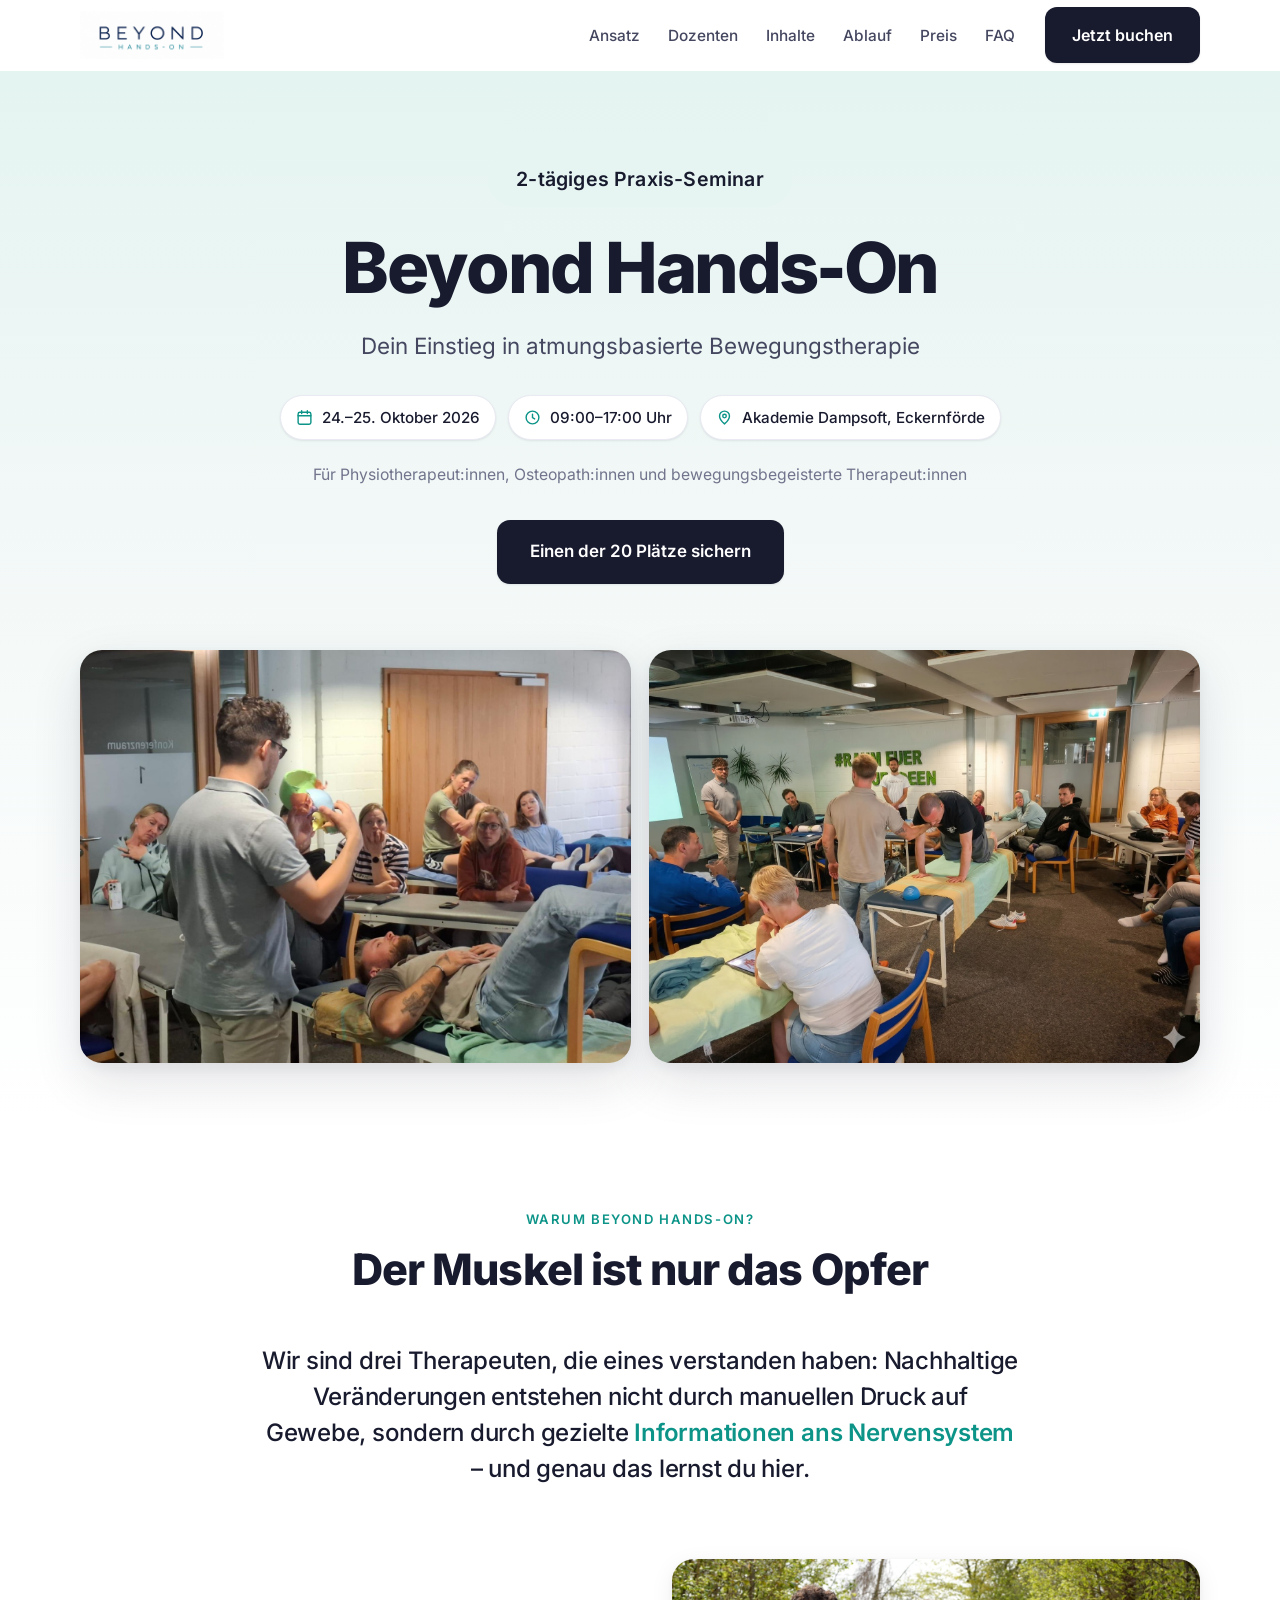
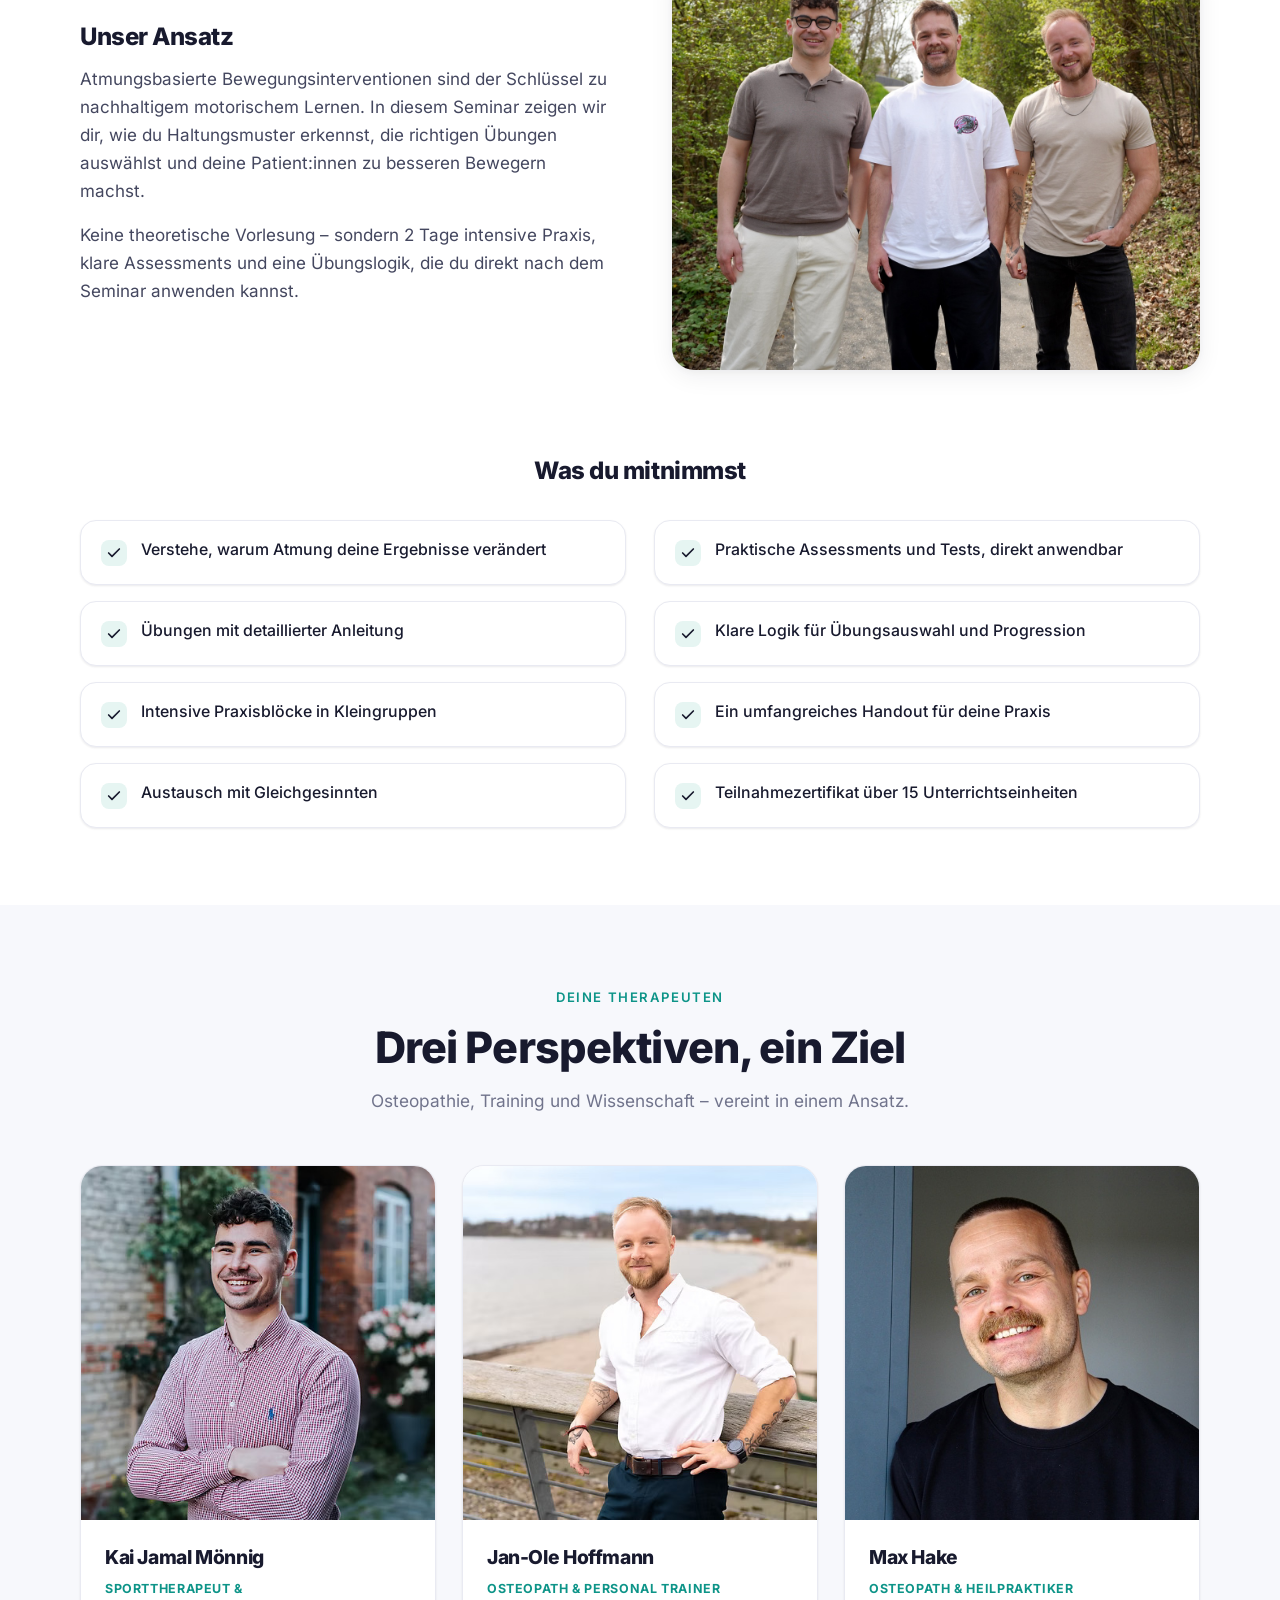
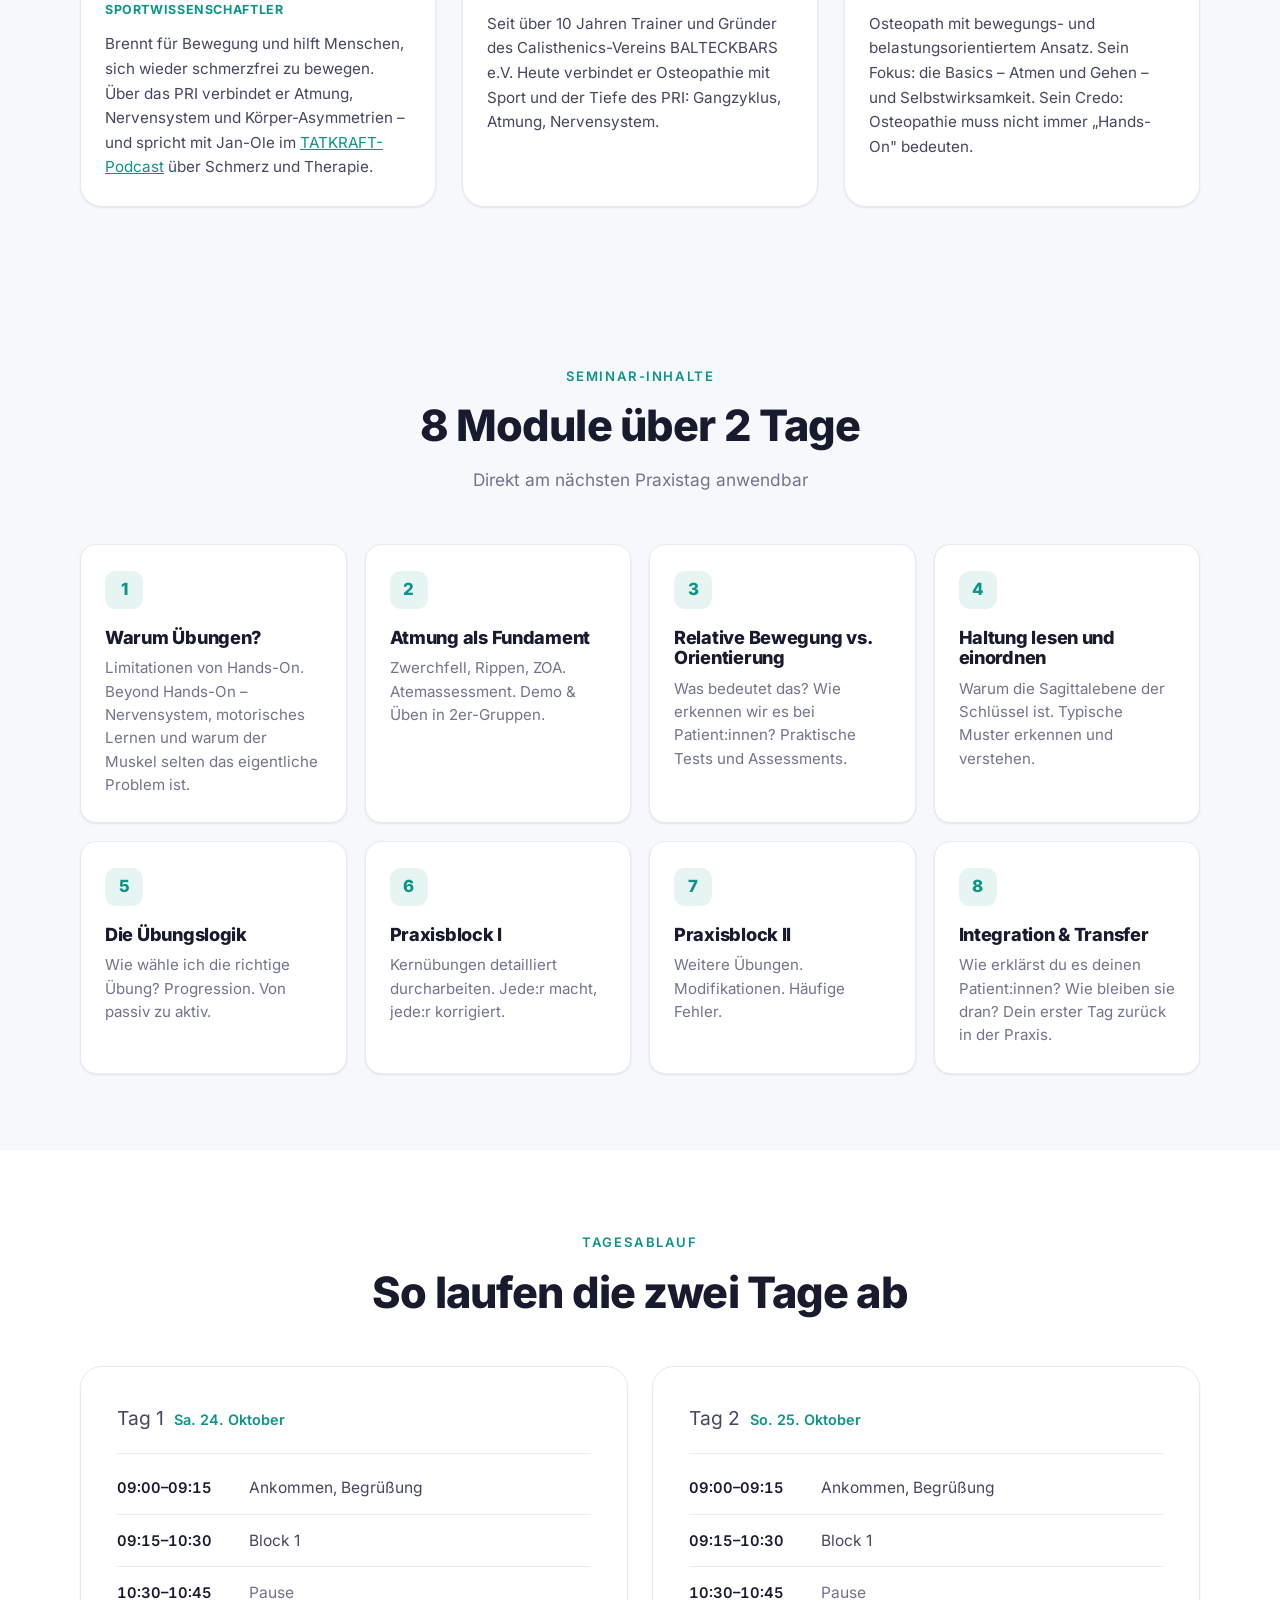
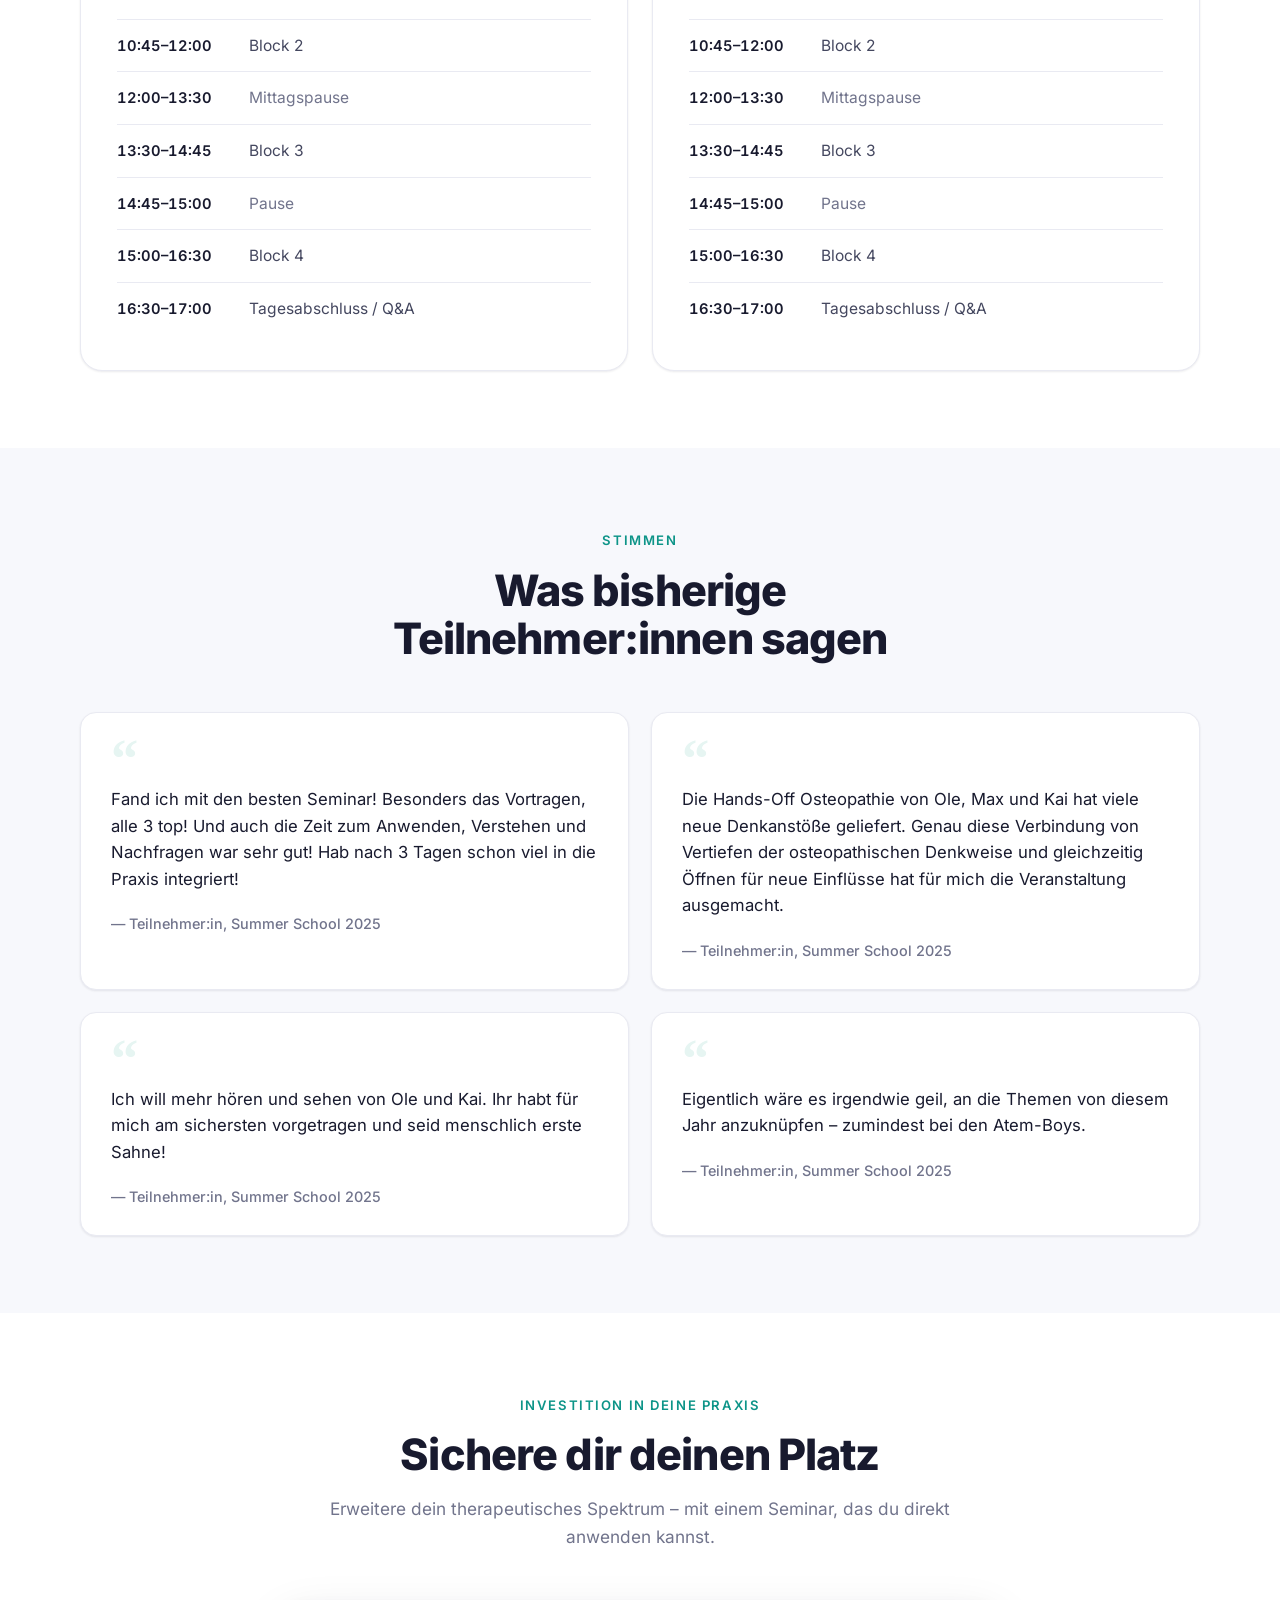
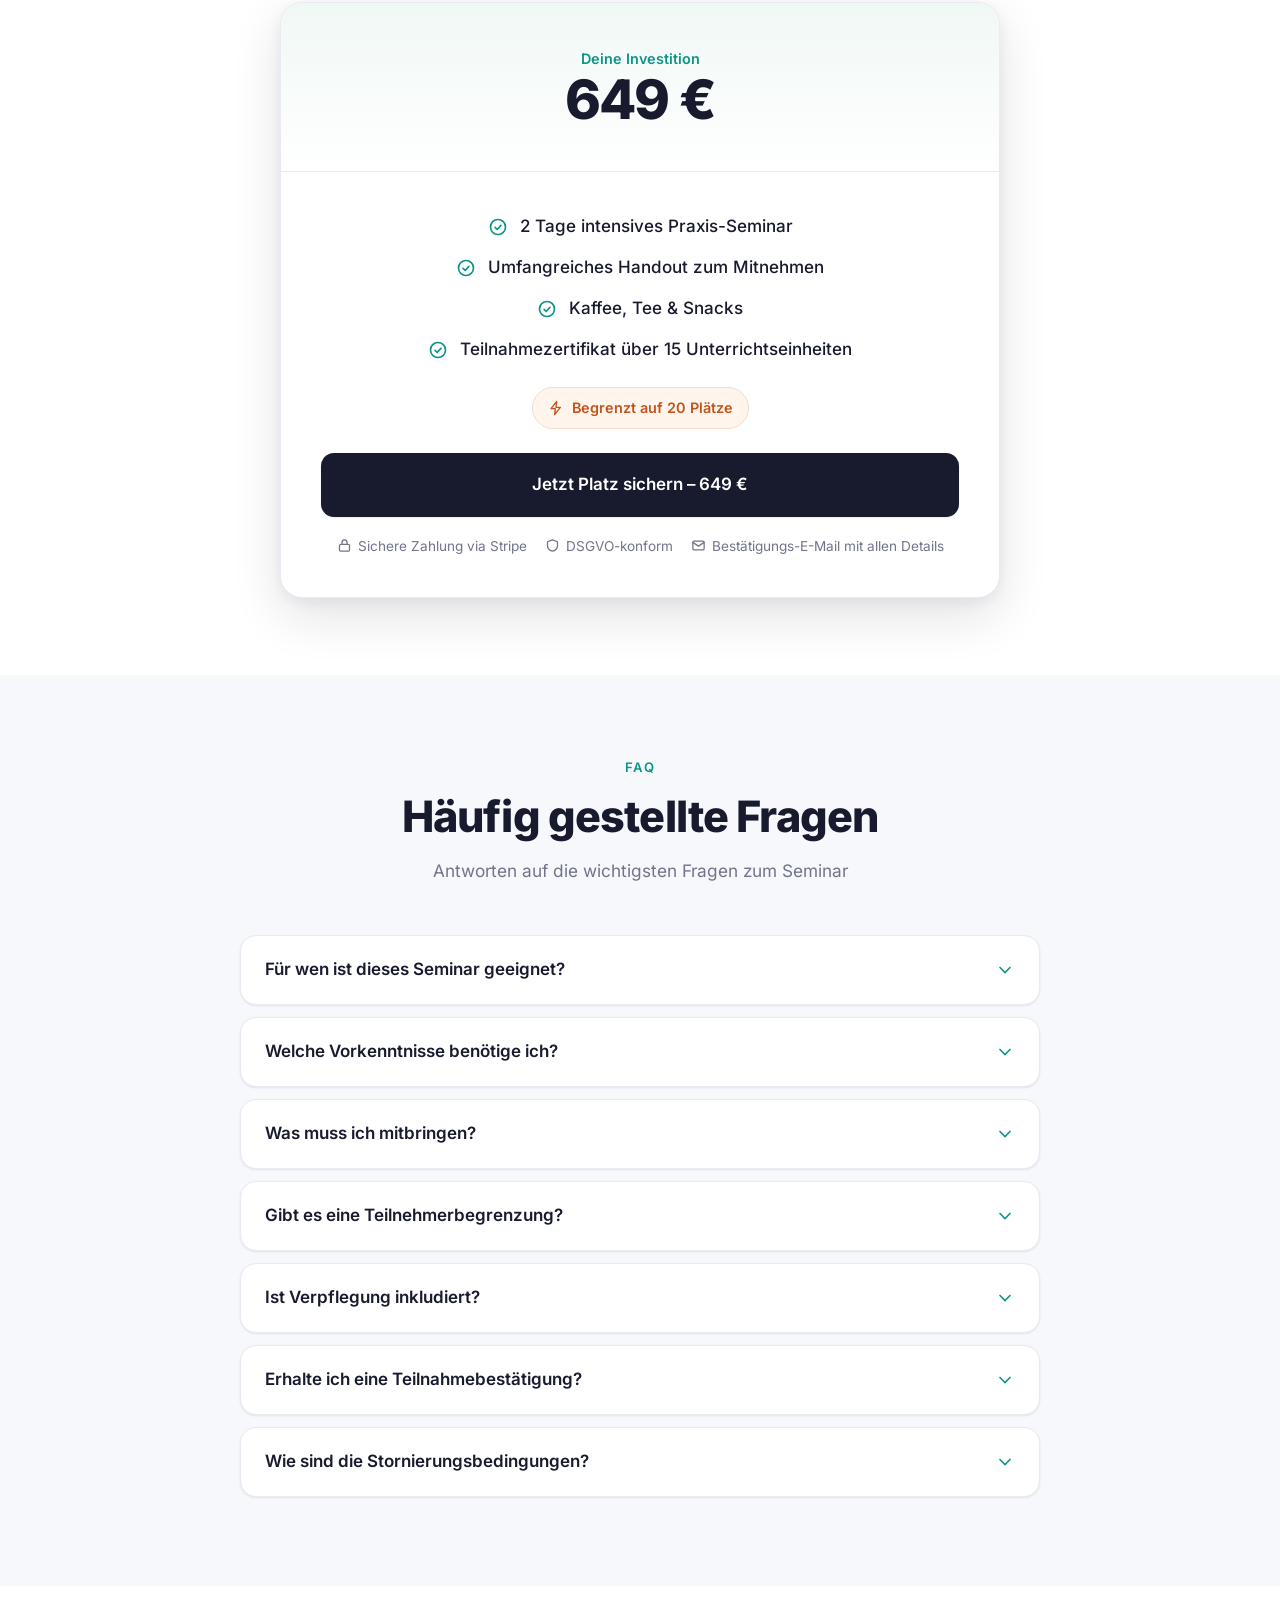
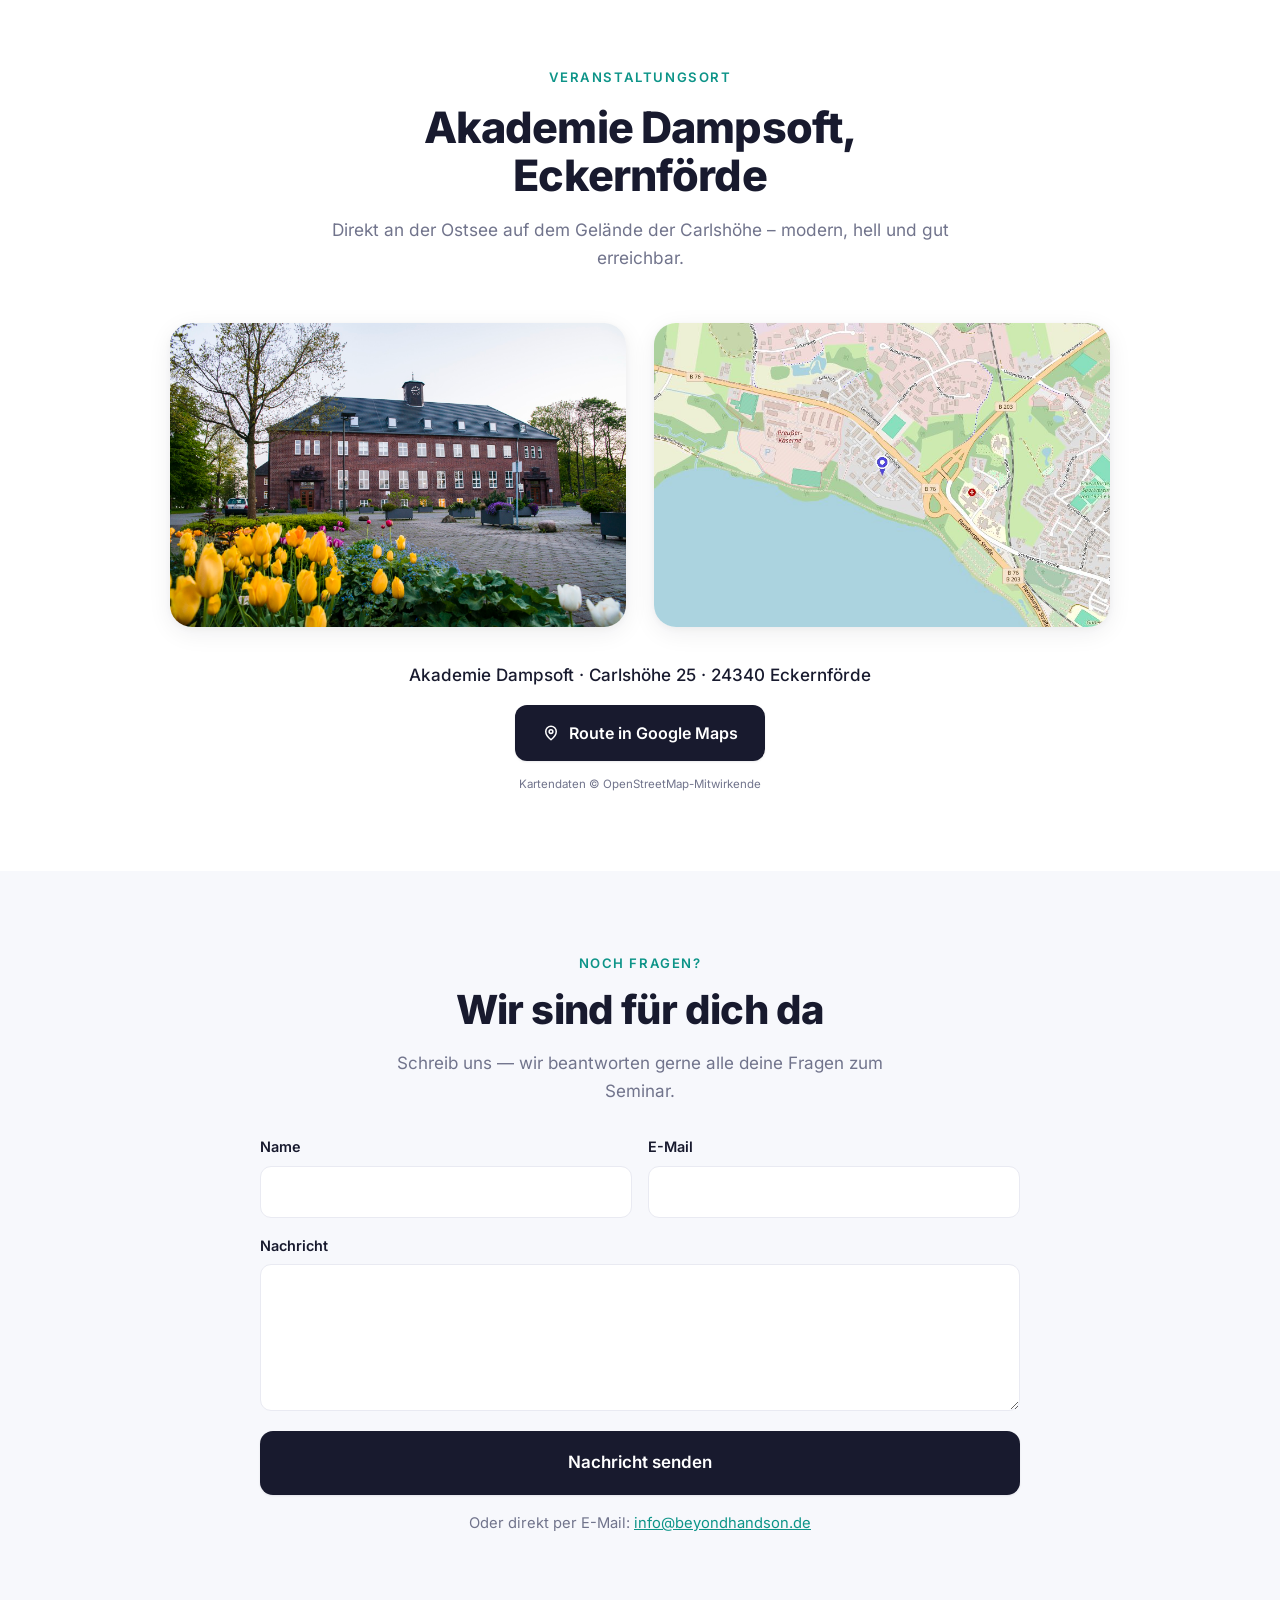
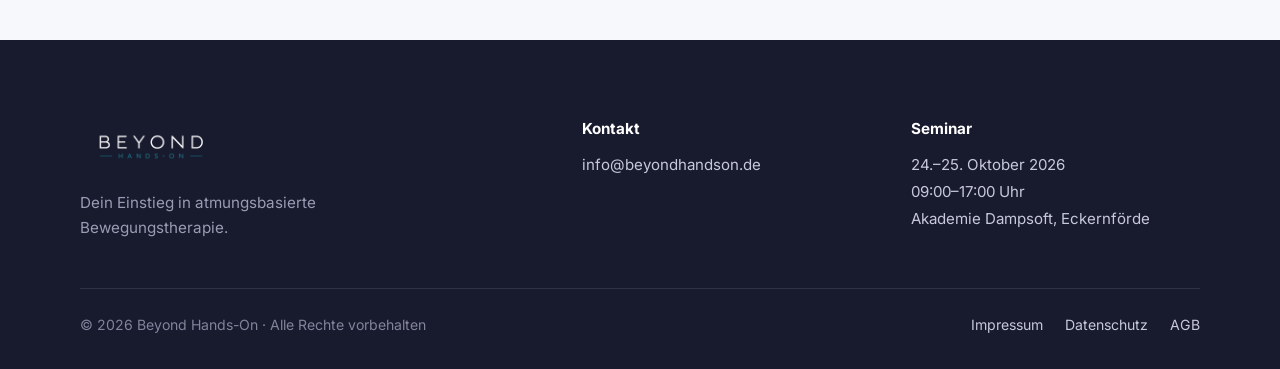
==== index.html @ 241ef47e "Sprache zurueck auf Originale (Kai bevorzugt), bewegungsbegeistert, Praxisblock ohne Zahl - Ansatz-A" ====
<!DOCTYPE html>
<html lang="de">
<head>
  <meta charset="UTF-8" />
  <meta name="viewport" content="width=device-width, initial-scale=1" />
  <title>Beyond Hands-On — 2-tägiges Praxis-Seminar für atmungsbasierte Bewegungstherapie</title>
  <meta name="description" content="Beyond Hands-On: 2-tägiges Praxis-Seminar für Physiotherapeut:innen, Osteopath:innen und bewegungsbegeisterte Therapeut:innen. 24.–25. Oktober 2026, Akademie Dampsoft, Eckernförde. 649 €, begrenzt auf 20 Plätze." />
  <meta name="theme-color" content="#181a2e" />
  <link rel="canonical" href="https://beyondhandson.de/" />
  <link rel="icon" href="/favicon.ico" sizes="any" />
  <link rel="icon" type="image/png" href="/favicon-32.png" sizes="32x32" />
  <link rel="apple-touch-icon" href="/apple-touch-icon.png" />

  <!-- Open Graph -->
  <meta property="og:type" content="website" />
  <meta property="og:locale" content="de_DE" />
  <meta property="og:title" content="Beyond Hands-On — Dein Einstieg in atmungsbasierte Bewegungstherapie" />
  <meta property="og:description" content="2-tägiges Praxis-Seminar · 24.–25. Oktober 2026 · Akademie Dampsoft, Eckernförde · 649 €." />
  <meta property="og:url" content="https://beyondhandson.de/" />
  <meta property="og:image" content="https://beyondhandson.de/images/team-portrait.jpg" />

  <link rel="preload" href="fonts/inter-700.woff2" as="font" type="font/woff2" crossorigin />
  <link rel="preload" href="fonts/inter-400.woff2" as="font" type="font/woff2" crossorigin />
  <link rel="stylesheet" href="css/styles.css" />
</head>
<body>
  <!-- ============================================================
       BUCHUNGS-BUTTONS: Alle Buttons mit class="js-book" zeigen vorerst
       auf den Preis-Abschnitt (#booking) bzw. eine E-Mail. Sobald dein
       Stripe-Zahllink steht, trägst du ihn EINMAL in js/main.js bei
       BOOKING_URL ein – dann führen automatisch alle Buttons zu Stripe.
       ============================================================ -->
  <a class="skip-link" href="#main">Zum Inhalt springen</a>

  <header class="site-header" id="top">
    <div class="container">
      <a class="brand" href="#top" aria-label="Beyond Hands-On — Startseite">
        <img class="brand__logo" src="logo.png" width="600" height="200" alt="Beyond Hands-On" />
      </a>
      <nav class="nav" aria-label="Hauptnavigation">
        <ul class="nav__links" id="nav-links">
          <li><a href="#content">Ansatz</a></li>
          <li><a href="#team">Dozenten</a></li>
          <li><a href="#inhalte">Inhalte</a></li>
          <li><a href="#ablauf">Ablauf</a></li>
          <li><a href="#booking">Preis</a></li>
          <li><a href="#faq">FAQ</a></li>
        </ul>
        <a class="btn btn--primary nav__cta js-book" href="#booking">Jetzt buchen</a>
        <button class="nav-toggle" id="nav-toggle" aria-label="Menü öffnen" aria-expanded="false" aria-controls="nav-links">
          <svg class="icon-open" viewBox="0 0 24 24" fill="none" stroke="currentColor" stroke-width="2" stroke-linecap="round"><path d="M4 7h16M4 12h16M4 17h16"/></svg>
          <svg class="icon-close" viewBox="0 0 24 24" fill="none" stroke="currentColor" stroke-width="2" stroke-linecap="round"><path d="M6 6l12 12M18 6L6 18"/></svg>
        </button>
      </nav>
    </div>
  </header>

  <main id="main">

    <!-- ===================== HERO ===================== -->
    <section class="hero">
      <div class="container">
        <div class="hero__inner">
          <span class="badge">2-tägiges Praxis-Seminar</span>
          <h1>Beyond Hands&#8209;On</h1>
          <p class="hero__lead">Dein Einstieg in atmungsbasierte Bewegungstherapie</p>

          <div class="hero__meta">
            <span class="chip">
              <svg viewBox="0 0 24 24" fill="none" stroke="currentColor" stroke-width="2" stroke-linecap="round"><rect x="3" y="4.5" width="18" height="17" rx="2.5"/><path d="M8 2.5v4M16 2.5v4M3 9.5h18"/></svg>
              24.–25. Oktober 2026
            </span>
            <span class="chip">
              <svg viewBox="0 0 24 24" fill="none" stroke="currentColor" stroke-width="2" stroke-linecap="round"><circle cx="12" cy="12" r="9"/><path d="M12 7.5V12l3 2"/></svg>
              09:00–17:00 Uhr
            </span>
            <span class="chip">
              <svg viewBox="0 0 24 24" fill="none" stroke="currentColor" stroke-width="2" stroke-linecap="round"><path d="M12 21s-7-5.5-7-11a7 7 0 0114 0c0 5.5-7 11-7 11z"/><circle cx="12" cy="10" r="2.5"/></svg>
              Akademie Dampsoft, Eckernförde
            </span>
          </div>

          <p class="hero__audience">Für Physiotherapeut:innen, Osteopath:innen und bewegungsbegeisterte Therapeut:innen</p>

          <div class="hero__cta">
            <a class="btn btn--primary btn--lg js-book" href="#booking">Einen der 20 Plätze sichern</a>
          </div>
        </div>

        <div class="hero__duo reveal">
          <img src="images/praxis-1.jpg" width="1400" height="1050" alt="Praktische Übung im Seminar – Atemarbeit mit Modell" />
          <img src="images/praxis-2.jpg" width="1600" height="1199" alt="Teilnehmer:innen üben im Beyond Hands-On Seminar" />
        </div>
      </div>
    </section>

    <!-- ===================== WARUM / ANSATZ ===================== -->
    <section class="section" id="content">
      <div class="container">
        <div class="section-head reveal">
          <span class="eyebrow">Warum Beyond Hands-On?</span>
          <h2>Der Muskel ist nur das Opfer</h2>
        </div>

        <p class="why__lead reveal" style="margin-inline:auto;text-align:center;">
          Wir sind drei Therapeuten, die eines verstanden haben: Nachhaltige Veränderungen entstehen nicht durch
          manuellen Druck auf Gewebe, sondern durch gezielte <strong>Informationen ans Nervensystem</strong> –
          und genau das lernst du hier.
        </p>

        <div class="split reveal">
          <div class="split__text">
            <h3>Unser Ansatz</h3>
            <p>Atmungsbasierte Bewegungsinterventionen sind der Schlüssel zu nachhaltigem motorischem Lernen.
              In diesem Seminar zeigen wir dir, wie du Haltungsmuster erkennst, die richtigen Übungen auswählst
              und deine Patient:innen zu besseren Bewegern machst.</p>
            <p>Keine theoretische Vorlesung – sondern 2 Tage intensive Praxis, klare Assessments und eine
              Übungslogik, die du direkt nach dem Seminar anwenden kannst.</p>
          </div>
          <div class="split__media">
            <img src="images/team-group.jpg?v=6" width="1300" height="1012"
                 alt="Ole, Max und Kai – das Team von Beyond Hands-On" loading="lazy" />
          </div>
        </div>

        <div class="takeaways reveal">
          <h3>Was du mitnimmst</h3>
          <div class="takeaways__grid">
            <div class="takeaway"><span class="takeaway__check"><svg viewBox="0 0 24 24" fill="none" stroke="currentColor" stroke-width="2.5" stroke-linecap="round" stroke-linejoin="round"><path d="M20 6L9 17l-5-5"/></svg></span><span>Verstehe, warum Atmung deine Ergebnisse verändert</span></div>
            <div class="takeaway"><span class="takeaway__check"><svg viewBox="0 0 24 24" fill="none" stroke="currentColor" stroke-width="2.5" stroke-linecap="round" stroke-linejoin="round"><path d="M20 6L9 17l-5-5"/></svg></span><span>Praktische Assessments und Tests, direkt anwendbar</span></div>
            <div class="takeaway"><span class="takeaway__check"><svg viewBox="0 0 24 24" fill="none" stroke="currentColor" stroke-width="2.5" stroke-linecap="round" stroke-linejoin="round"><path d="M20 6L9 17l-5-5"/></svg></span><span>Übungen mit detaillierter Anleitung</span></div>
            <div class="takeaway"><span class="takeaway__check"><svg viewBox="0 0 24 24" fill="none" stroke="currentColor" stroke-width="2.5" stroke-linecap="round" stroke-linejoin="round"><path d="M20 6L9 17l-5-5"/></svg></span><span>Klare Logik für Übungsauswahl und Progression</span></div>
            <div class="takeaway"><span class="takeaway__check"><svg viewBox="0 0 24 24" fill="none" stroke="currentColor" stroke-width="2.5" stroke-linecap="round" stroke-linejoin="round"><path d="M20 6L9 17l-5-5"/></svg></span><span>Intensive Praxisblöcke in Kleingruppen</span></div>
            <div class="takeaway"><span class="takeaway__check"><svg viewBox="0 0 24 24" fill="none" stroke="currentColor" stroke-width="2.5" stroke-linecap="round" stroke-linejoin="round"><path d="M20 6L9 17l-5-5"/></svg></span><span>Ein umfangreiches Handout für deine Praxis</span></div>
            <div class="takeaway"><span class="takeaway__check"><svg viewBox="0 0 24 24" fill="none" stroke="currentColor" stroke-width="2.5" stroke-linecap="round" stroke-linejoin="round"><path d="M20 6L9 17l-5-5"/></svg></span><span>Austausch mit Gleichgesinnten</span></div>
            <div class="takeaway"><span class="takeaway__check"><svg viewBox="0 0 24 24" fill="none" stroke="currentColor" stroke-width="2.5" stroke-linecap="round" stroke-linejoin="round"><path d="M20 6L9 17l-5-5"/></svg></span><span>Teilnahmezertifikat über 15 Unterrichtseinheiten</span></div>
          </div>
        </div>
      </div>
    </section>

    <!-- ===================== TEAM ===================== -->
    <section class="section section--alt" id="team">
      <div class="container">
        <div class="section-head reveal">
          <span class="eyebrow">Deine Therapeuten</span>
          <h2>Drei Perspektiven, ein Ziel</h2>
          <p>Osteopathie, Training und Wissenschaft – vereint in einem Ansatz.</p>
        </div>
        <div class="team__grid">
          <article class="team-card reveal">
            <img class="team-card__photo" src="images/team-kai.jpg" width="450" height="450" alt="Kai Jamal Mönnig" loading="lazy" />
            <div class="team-card__body">
              <div class="team-card__name">Kai Jamal Mönnig</div>
              <div class="team-card__role">Sporttherapeut &amp; Sportwissenschaftler</div>
              <p class="team-card__bio">Brennt für Bewegung und hilft Menschen, sich wieder schmerzfrei zu bewegen. Über das PRI verbindet er Atmung, Nervensystem und Körper-Asymmetrien – und spricht mit Jan-Ole im <a href="https://tatkraft-podcast.de" target="_blank" rel="noopener">TATKRAFT-Podcast</a> über Schmerz und Therapie.</p>
            </div>
          </article>
          <article class="team-card reveal">
            <img class="team-card__photo" src="images/team-ole.jpg" width="450" height="450" alt="Jan-Ole Hoffmann" loading="lazy" />
            <div class="team-card__body">
              <div class="team-card__name">Jan-Ole Hoffmann</div>
              <div class="team-card__role">Osteopath &amp; Personal Trainer</div>
              <p class="team-card__bio">Seit über 10 Jahren Trainer und Gründer des Calisthenics-Vereins BALTECKBARS e.V. Heute verbindet er Osteopathie mit Sport und der Tiefe des PRI: Gangzyklus, Atmung, Nervensystem.</p>
            </div>
          </article>
          <article class="team-card reveal">
            <img class="team-card__photo" src="images/team-max.jpg" width="560" height="560" alt="Max Hake" loading="lazy" />
            <div class="team-card__body">
              <div class="team-card__name">Max Hake</div>
              <div class="team-card__role">Osteopath &amp; Heilpraktiker</div>
              <p class="team-card__bio">Osteopath mit bewegungs- und belastungsorientiertem Ansatz. Sein Fokus: die Basics – Atmen und Gehen – und Selbstwirksamkeit. Sein Credo: Osteopathie muss nicht immer „Hands-On" bedeuten.</p>
            </div>
          </article>
        </div>
      </div>
    </section>

    <!-- ===================== SEMINAR-INHALTE ===================== -->
    <section class="section section--alt" id="inhalte">
      <div class="container">
        <div class="section-head reveal">
          <span class="eyebrow">Seminar-Inhalte</span>
          <h2>8 Module über 2 Tage</h2>
          <p>Direkt am nächsten Praxistag anwendbar</p>
        </div>
        <div class="modules__grid">
          <article class="module reveal"><div class="module__num">1</div><h3>Warum Übungen?</h3><p>Limitationen von Hands-On. Beyond Hands-On – Nervensystem, motorisches Lernen und warum der Muskel selten das eigentliche Problem ist.</p></article>
          <article class="module reveal"><div class="module__num">2</div><h3>Atmung als Fundament</h3><p>Zwerchfell, Rippen, ZOA. Atemassessment. Demo &amp; Üben in 2er-Gruppen.</p></article>
          <article class="module reveal"><div class="module__num">3</div><h3>Relative Bewegung vs. Orientierung</h3><p>Was bedeutet das? Wie erkennen wir es bei Patient:innen? Praktische Tests und Assessments.</p></article>
          <article class="module reveal"><div class="module__num">4</div><h3>Haltung lesen und einordnen</h3><p>Warum die Sagittalebene der Schlüssel ist. Typische Muster erkennen und verstehen.</p></article>
          <article class="module reveal"><div class="module__num">5</div><h3>Die Übungslogik</h3><p>Wie wähle ich die richtige Übung? Progression. Von passiv zu aktiv.</p></article>
          <article class="module reveal"><div class="module__num">6</div><h3>Praxisblock I</h3><p>Kernübungen detailliert durcharbeiten. Jede:r macht, jede:r korrigiert.</p></article>
          <article class="module reveal"><div class="module__num">7</div><h3>Praxisblock II</h3><p>Weitere Übungen. Modifikationen. Häufige Fehler.</p></article>
          <article class="module reveal"><div class="module__num">8</div><h3>Integration &amp; Transfer</h3><p>Wie erklärst du es deinen Patient:innen? Wie bleiben sie dran? Dein erster Tag zurück in der Praxis.</p></article>
        </div>
      </div>
    </section>

    <!-- ===================== TAGESABLAUF ===================== -->
    <section class="section" id="ablauf">
      <div class="container">
        <div class="section-head reveal">
          <span class="eyebrow">Tagesablauf</span>
          <h2>So laufen die zwei Tage ab</h2>
        </div>
        <div class="schedule__grid">
          <div class="day reveal">
            <div class="day__title">Tag 1 <span>Sa. 24. Oktober</span></div>
            <div class="slot"><div class="slot__time">09:00–09:15</div><div class="slot__label">Ankommen, Begrüßung</div></div>
            <div class="slot"><div class="slot__time">09:15–10:30</div><div class="slot__label">Block 1</div></div>
            <div class="slot slot--break"><div class="slot__time">10:30–10:45</div><div class="slot__label">Pause</div></div>
            <div class="slot"><div class="slot__time">10:45–12:00</div><div class="slot__label">Block 2</div></div>
            <div class="slot slot--break"><div class="slot__time">12:00–13:30</div><div class="slot__label">Mittagspause</div></div>
            <div class="slot"><div class="slot__time">13:30–14:45</div><div class="slot__label">Block 3</div></div>
            <div class="slot slot--break"><div class="slot__time">14:45–15:00</div><div class="slot__label">Pause</div></div>
            <div class="slot"><div class="slot__time">15:00–16:30</div><div class="slot__label">Block 4</div></div>
            <div class="slot"><div class="slot__time">16:30–17:00</div><div class="slot__label">Tagesabschluss / Q&amp;A</div></div>
          </div>
          <div class="day reveal">
            <div class="day__title">Tag 2 <span>So. 25. Oktober</span></div>
            <div class="slot"><div class="slot__time">09:00–09:15</div><div class="slot__label">Ankommen, Begrüßung</div></div>
            <div class="slot"><div class="slot__time">09:15–10:30</div><div class="slot__label">Block 1</div></div>
            <div class="slot slot--break"><div class="slot__time">10:30–10:45</div><div class="slot__label">Pause</div></div>
            <div class="slot"><div class="slot__time">10:45–12:00</div><div class="slot__label">Block 2</div></div>
            <div class="slot slot--break"><div class="slot__time">12:00–13:30</div><div class="slot__label">Mittagspause</div></div>
            <div class="slot"><div class="slot__time">13:30–14:45</div><div class="slot__label">Block 3</div></div>
            <div class="slot slot--break"><div class="slot__time">14:45–15:00</div><div class="slot__label">Pause</div></div>
            <div class="slot"><div class="slot__time">15:00–16:30</div><div class="slot__label">Block 4</div></div>
            <div class="slot"><div class="slot__time">16:30–17:00</div><div class="slot__label">Tagesabschluss / Q&amp;A</div></div>
          </div>
        </div>
      </div>
    </section>

    <!-- ===================== TESTIMONIALS ===================== -->
    <section class="section section--alt" id="stimmen">
      <div class="container">
        <div class="section-head reveal">
          <span class="eyebrow">Stimmen</span>
          <h2>Was bisherige Teilnehmer:innen sagen</h2>
        </div>
        <div class="quotes__grid">
          <figure class="quote reveal">
            <div class="quote__mark">&ldquo;</div>
            <blockquote class="quote__text">Fand ich mit den besten Seminar! Besonders das Vortragen, alle 3 top! Und auch die Zeit zum Anwenden, Verstehen und Nachfragen war sehr gut! Hab nach 3 Tagen schon viel in die Praxis integriert!</blockquote>
            <figcaption class="quote__author">— Teilnehmer:in, Summer School 2025</figcaption>
          </figure>
          <figure class="quote reveal">
            <div class="quote__mark">&ldquo;</div>
            <blockquote class="quote__text">Die Hands-Off Osteopathie von Ole, Max und Kai hat viele neue Denkanstöße geliefert. Genau diese Verbindung von Vertiefen der osteopathischen Denkweise und gleichzeitig Öffnen für neue Einflüsse hat für mich die Veranstaltung ausgemacht.</blockquote>
            <figcaption class="quote__author">— Teilnehmer:in, Summer School 2025</figcaption>
          </figure>
          <figure class="quote reveal">
            <div class="quote__mark">&ldquo;</div>
            <blockquote class="quote__text">Ich will mehr hören und sehen von Ole und Kai. Ihr habt für mich am sichersten vorgetragen und seid menschlich erste Sahne!</blockquote>
            <figcaption class="quote__author">— Teilnehmer:in, Summer School 2025</figcaption>
          </figure>
          <figure class="quote reveal">
            <div class="quote__mark">&ldquo;</div>
            <blockquote class="quote__text">Eigentlich wäre es irgendwie geil, an die Themen von diesem Jahr anzuknüpfen – zumindest bei den Atem-Boys.</blockquote>
            <figcaption class="quote__author">— Teilnehmer:in, Summer School 2025</figcaption>
          </figure>
        </div>
      </div>
    </section>

    <!-- ===================== PREIS / BUCHUNG ===================== -->
    <section class="section" id="booking">
      <div class="container">
        <div class="section-head reveal">
          <span class="eyebrow">Investition in deine Praxis</span>
          <h2>Sichere dir deinen Platz</h2>
          <p>Erweitere dein therapeutisches Spektrum – mit einem Seminar, das du direkt anwenden kannst.</p>
        </div>

        <div class="pricing__card reveal">
          <div class="pricing__head">
            <div class="pricing__prices">
              <div class="price-now">
                <small>Deine Investition</small>
                <span class="amount">649 €</span>
              </div>
            </div>          </div>

          <div class="pricing__body">
            <ul class="pricing__list">
              <li><svg viewBox="0 0 24 24" fill="none" stroke="currentColor" stroke-width="2" stroke-linecap="round" stroke-linejoin="round"><circle cx="12" cy="12" r="9"/><path d="M8.5 12.5l2.5 2.5 4.5-5"/></svg> 2 Tage intensives Praxis-Seminar</li>
              <li><svg viewBox="0 0 24 24" fill="none" stroke="currentColor" stroke-width="2" stroke-linecap="round" stroke-linejoin="round"><circle cx="12" cy="12" r="9"/><path d="M8.5 12.5l2.5 2.5 4.5-5"/></svg> Umfangreiches Handout zum Mitnehmen</li>
              <li><svg viewBox="0 0 24 24" fill="none" stroke="currentColor" stroke-width="2" stroke-linecap="round" stroke-linejoin="round"><circle cx="12" cy="12" r="9"/><path d="M8.5 12.5l2.5 2.5 4.5-5"/></svg> Kaffee, Tee &amp; Snacks</li>
              <li><svg viewBox="0 0 24 24" fill="none" stroke="currentColor" stroke-width="2" stroke-linecap="round" stroke-linejoin="round"><circle cx="12" cy="12" r="9"/><path d="M8.5 12.5l2.5 2.5 4.5-5"/></svg> Teilnahmezertifikat über 15 Unterrichtseinheiten</li>
            </ul>

            <div class="pricing__limit">
              <svg viewBox="0 0 24 24" width="16" height="16" fill="none" stroke="currentColor" stroke-width="2" stroke-linecap="round" stroke-linejoin="round"><path d="M13 2L4.5 13H11l-1 9 8.5-11H12l1-9z"/></svg>
              Begrenzt auf 20 Plätze
            </div>

            <a class="btn btn--primary btn--lg btn--block js-book" href="mailto:info@beyondhandson.de?subject=Buchung%20Beyond%20Hands-On%20(24.%E2%80%9325.%20Okt%202026)&body=Hallo%20Team%2C%20ich%20m%C3%B6chte%20mich%20zum%20Seminar%20Beyond%20Hands-On%20anmelden.">
              Jetzt Platz sichern – 649 €
            </a>

            <div class="pricing__trust">
              <span>
                <svg viewBox="0 0 24 24" width="15" height="15" fill="none" stroke="currentColor" stroke-width="2" stroke-linecap="round" stroke-linejoin="round"><rect x="4" y="10" width="16" height="11" rx="2"/><path d="M8 10V7a4 4 0 018 0v3"/></svg>
                Sichere Zahlung via Stripe
              </span>
              <span>
                <svg viewBox="0 0 24 24" width="15" height="15" fill="none" stroke="currentColor" stroke-width="2" stroke-linecap="round" stroke-linejoin="round"><path d="M12 3l8 3v6c0 5-3.5 8-8 9-4.5-1-8-4-8-9V6l8-3z"/></svg>
                DSGVO-konform
              </span>
              <span>
                <svg viewBox="0 0 24 24" width="15" height="15" fill="none" stroke="currentColor" stroke-width="2" stroke-linecap="round" stroke-linejoin="round"><rect x="3" y="5" width="18" height="14" rx="2"/><path d="M3 7l9 6 9-6"/></svg>
                Bestätigungs-E-Mail mit allen Details
              </span>
            </div>
          </div>
        </div>
      </div>
    </section>

    <!-- ===================== FAQ ===================== -->
    <section class="section section--alt" id="faq">
      <div class="container">
        <div class="section-head reveal">
          <span class="eyebrow">FAQ</span>
          <h2>Häufig gestellte Fragen</h2>
          <p>Antworten auf die wichtigsten Fragen zum Seminar</p>
        </div>

        <div class="faq">
          <div class="faq__item">
            <button class="faq__q" aria-expanded="false">Für wen ist dieses Seminar geeignet?<svg viewBox="0 0 24 24" fill="none" stroke="currentColor" stroke-width="2" stroke-linecap="round"><path d="M6 9l6 6 6-6"/></svg></button>
            <div class="faq__a"><div class="faq__a-inner">Das Seminar richtet sich an Physiotherapeut:innen, Osteopath:innen und bewegungsbegeisterte Therapeut:innen, die Atmung als therapeutisches Werkzeug nutzen wollen.</div></div>
          </div>

          <div class="faq__item">
            <button class="faq__q" aria-expanded="false">Welche Vorkenntnisse benötige ich?<svg viewBox="0 0 24 24" fill="none" stroke="currentColor" stroke-width="2" stroke-linecap="round"><path d="M6 9l6 6 6-6"/></svg></button>
            <div class="faq__a"><div class="faq__a-inner">Grundkenntnisse in Anatomie und therapeutischer Praxis werden vorausgesetzt. Spezielle Vorkenntnisse zu atmungsbasierten Methoden sind nicht erforderlich – wir starten bei den Basics.</div></div>
          </div>

          <div class="faq__item">
            <button class="faq__q" aria-expanded="false">Was muss ich mitbringen?<svg viewBox="0 0 24 24" fill="none" stroke="currentColor" stroke-width="2" stroke-linecap="round"><path d="M6 9l6 6 6-6"/></svg></button>
            <div class="faq__a"><div class="faq__a-inner">Bequeme Kleidung für praktische Übungen, Schreibmaterial und ggf. eine Yogamatte. Handouts und weiteres Material werden von uns gestellt.</div></div>
          </div>

          <div class="faq__item">
            <button class="faq__q" aria-expanded="false">Gibt es eine Teilnehmerbegrenzung?<svg viewBox="0 0 24 24" fill="none" stroke="currentColor" stroke-width="2" stroke-linecap="round"><path d="M6 9l6 6 6-6"/></svg></button>
            <div class="faq__a"><div class="faq__a-inner">Ja, wir begrenzen bewusst auf 20 Plätze – für intensives Üben, persönliches Feedback und echten Austausch.</div></div>
          </div>

          <div class="faq__item">
            <button class="faq__q" aria-expanded="false">Ist Verpflegung inkludiert?<svg viewBox="0 0 24 24" fill="none" stroke="currentColor" stroke-width="2" stroke-linecap="round"><path d="M6 9l6 6 6-6"/></svg></button>
            <div class="faq__a"><div class="faq__a-inner">Kaffee, Tee und Snacks sind in den Pausen inklusive. Für das Mittagessen gibt es mehrere Optionen in direkter Nähe zur Akademie.</div></div>
          </div>

          <div class="faq__item">
            <button class="faq__q" aria-expanded="false">Erhalte ich eine Teilnahmebestätigung?<svg viewBox="0 0 24 24" fill="none" stroke="currentColor" stroke-width="2" stroke-linecap="round"><path d="M6 9l6 6 6-6"/></svg></button>
            <div class="faq__a"><div class="faq__a-inner">Ja. Du erhältst ein Teilnahmezertifikat über 15 Unterrichtseinheiten, das du bei deinem Berufsverband zur Anrechnung als Fortbildung einreichen kannst.</div></div>
          </div>

          <div class="faq__item">
            <button class="faq__q" aria-expanded="false">Wie sind die Stornierungsbedingungen?<svg viewBox="0 0 24 24" fill="none" stroke="currentColor" stroke-width="2" stroke-linecap="round"><path d="M6 9l6 6 6-6"/></svg></button>
            <div class="faq__a"><div class="faq__a-inner">Bei Stornierung bis 4 Wochen vor Veranstaltungsbeginn erstatten wir die volle Teilnahmegebühr abzüglich einer Bearbeitungsgebühr von 25 €. Zwischen 4 und 2 Wochen vorher erstatten wir 50 %, danach ist eine Erstattung nicht mehr möglich. Du kannst jederzeit kostenlos eine Ersatzperson benennen.</div></div>
          </div>
        </div>
      </div>
    </section>

    <!-- ===================== VERANSTALTUNGSORT / KARTE ===================== -->
    <section class="section" id="standort">
      <div class="container">
        <div class="section-head reveal">
          <span class="eyebrow">Veranstaltungsort</span>
          <h2>Akademie Dampsoft, Eckernförde</h2>
          <p>Direkt an der Ostsee auf dem Gelände der Carlshöhe – modern, hell und gut erreichbar.</p>
        </div>
        <div class="venue__grid reveal">
          <div class="venue__media">
            <img src="images/akademie.jpg" width="1600" height="1068" alt="Akademie Dampsoft in Eckernförde" loading="lazy" />
          </div>
          <a class="venue__media venue__map" href="https://www.google.com/maps/search/?api=1&amp;query=Akademie%20Dampsoft%2C%20Carlsh%C3%B6he%2025%2C%2024340%20Eckernf%C3%B6rde" target="_blank" rel="noopener" aria-label="Standort der Akademie Dampsoft – in Google Maps öffnen">
            <img src="images/karte-akademie.jpg" width="1000" height="560" alt="Karte: Lage der Akademie Dampsoft an der Carlshöhe in Eckernförde" loading="lazy" />
          </a>
        </div>
        <div class="venue__foot reveal">
          <p class="venue__addr">Akademie Dampsoft · Carlshöhe 25 · 24340 Eckernförde</p>
          <a class="btn btn--primary" href="https://www.google.com/maps/dir/?api=1&amp;destination=Carlsh%C3%B6he%2025%2C%2024340%20Eckernf%C3%B6rde" target="_blank" rel="noopener">
            <svg viewBox="0 0 24 24" width="18" height="18" fill="none" stroke="currentColor" stroke-width="2" stroke-linecap="round" stroke-linejoin="round"><path d="M12 21s-7-5.5-7-11a7 7 0 0114 0c0 5.5-7 11-7 11z"/><circle cx="12" cy="10" r="2.5"/></svg>
            Route in Google Maps
          </a>
          <p class="venue__attrib">Kartendaten © OpenStreetMap-Mitwirkende</p>
        </div>
      </div>
    </section>

    <!-- ===================== KONTAKT ===================== -->
    <section class="section section--alt contact" id="kontakt">
      <div class="container container--narrow">
        <div class="reveal">
          <span class="eyebrow">Noch Fragen?</span>
          <h2>Wir sind für dich da</h2>
          <p>Schreib uns — wir beantworten gerne alle deine Fragen zum Seminar.</p>
          <!-- Kontaktformular über Web3Forms (kostenlos). Anfragen gehen an info@beyondhandson.de. -->
          <form class="contact-form" action="https://api.web3forms.com/submit" method="POST">
            <input type="hidden" name="access_key" value="13432690-ce77-4551-8a52-e8309be4fb22" />
            <input type="hidden" name="subject" value="Neue Anfrage über beyondhandson.de" />
            <input type="hidden" name="from_name" value="Beyond Hands-On Website" />
            <input type="hidden" name="redirect" value="https://beyondhandson.de/danke.html" />
            <input type="checkbox" name="botcheck" style="display:none" tabindex="-1" aria-hidden="true" />
            <div class="form-row">
              <label>Name<input type="text" name="name" required autocomplete="name" /></label>
              <label>E-Mail<input type="email" name="email" required autocomplete="email" /></label>
            </div>
            <label>Nachricht<textarea name="nachricht" rows="5" required></textarea></label>
            <button class="btn btn--primary btn--lg btn--block" type="submit">Nachricht senden</button>
          </form>
          <p class="contact-alt">Oder direkt per E-Mail: <a href="mailto:info@beyondhandson.de">info@beyondhandson.de</a></p>
        </div>
      </div>
    </section>

  </main>

  <!-- ===================== FOOTER ===================== -->
  <footer class="site-footer">
    <div class="container">
      <div class="footer__grid">
        <div class="footer__brand">
          <a class="brand" href="#top"><img class="brand__logo" src="logo-white.png" width="600" height="200" alt="Beyond Hands-On" /></a>
          <p>Dein Einstieg in atmungsbasierte Bewegungstherapie.</p>
        </div>
        <div class="footer__col">
          <h4>Kontakt</h4>
          <a href="mailto:info@beyondhandson.de">info@beyondhandson.de</a>
        </div>
        <div class="footer__col">
          <h4>Seminar</h4>
          <p>24.–25. Oktober 2026<br>09:00–17:00 Uhr<br>Akademie Dampsoft, Eckernförde</p>
        </div>
      </div>
      <div class="footer__bottom">
        <span>© <span id="year">2026</span> Beyond Hands-On · Alle Rechte vorbehalten</span>
        <nav class="footer__legal" aria-label="Rechtliches">
          <a href="impressum.html">Impressum</a>
          <a href="datenschutz.html">Datenschutz</a>
          <a href="agb.html">AGB</a>
        </nav>
      </div>
    </div>
  </footer>

  <script src="js/main.js" defer></script>
</body>
</html>
---- css/styles.css ----
/* ==========================================================================
   Beyond Hands-On — Workshop Landingpage
   Selbst gehostete Schriften, keine externen CDNs (DSGVO-konform).
   ========================================================================== */

/* ---- Fonts (selbst gehostet) ------------------------------------------- */
@font-face {
  font-family: "Inter";
  font-style: normal;
  font-weight: 400;
  font-display: swap;
  src: url("../fonts/inter-400.woff2") format("woff2");
}
@font-face {
  font-family: "Inter";
  font-style: normal;
  font-weight: 500;
  font-display: swap;
  src: url("../fonts/inter-500.woff2") format("woff2");
}
@font-face {
  font-family: "Inter";
  font-style: normal;
  font-weight: 600;
  font-display: swap;
  src: url("../fonts/inter-600.woff2") format("woff2");
}
@font-face {
  font-family: "Inter";
  font-style: normal;
  font-weight: 700;
  font-display: swap;
  src: url("../fonts/inter-700.woff2") format("woff2");
}
@font-face {
  font-family: "Inter";
  font-style: normal;
  font-weight: 800;
  font-display: swap;
  src: url("../fonts/inter-800.woff2") format("woff2");
}

/* ---- Design Tokens ------------------------------------------------------ */
:root {
  --ink: #181a2e;          /* Überschriften, Primärbuttons */
  --body: #44475f;         /* Fließtext */
  --muted: #71748c;        /* sekundär */
  --bg: #ffffff;
  --bg-alt: #f7f8fc;       /* abwechselnde Sektionen */
  --line: #e9eaf2;         /* Rahmen */
  --accent: #0d9488;       /* Türkis – passend zum Logo */
  --accent-soft: #e6f5f2;  /* Pills, Badges, Icon-Flächen */

  --radius: 16px;
  --radius-sm: 11px;
  --radius-lg: 22px;

  --shadow-sm: 0 1px 2px rgba(24, 26, 46, .05), 0 1px 3px rgba(24, 26, 46, .04);
  --shadow-md: 0 6px 24px rgba(24, 26, 46, .07), 0 2px 6px rgba(24, 26, 46, .04);
  --shadow-lg: 0 18px 50px rgba(24, 26, 46, .12), 0 4px 14px rgba(24, 26, 46, .06);

  --container: 1120px;
  --header-h: 70px;

  --font: "Inter", system-ui, -apple-system, "Segoe UI", Roboto, Helvetica, Arial, sans-serif;
}

/* ---- Reset / Base ------------------------------------------------------- */
*, *::before, *::after { box-sizing: border-box; }
* { margin: 0; }

html {
  scroll-behavior: smooth;
  -webkit-text-size-adjust: 100%;
}

body {
  font-family: var(--font);
  font-size: 17px;
  line-height: 1.65;
  color: var(--body);
  background: var(--bg);
  -webkit-font-smoothing: antialiased;
  text-rendering: optimizeLegibility;
  overflow-x: hidden;
}

img { max-width: 100%; display: block; height: auto; }
a { color: inherit; text-decoration: none; }
button { font: inherit; cursor: pointer; }

h1, h2, h3, h4 {
  color: var(--ink);
  line-height: 1.12;
  letter-spacing: -0.02em;
  font-weight: 800;
}

::selection { background: var(--accent); color: #fff; }

:focus-visible {
  outline: 3px solid var(--accent);
  outline-offset: 2px;
  border-radius: 4px;
}

/* ---- Layout-Helfer ------------------------------------------------------ */
.container {
  width: min(var(--container), 100% - 40px);
  margin-inline: auto;
}
.container--narrow { width: min(760px, 100% - 40px); }

section { scroll-margin-top: calc(var(--header-h) + 16px); }

.section {
  padding: clamp(44px, 6vw, 84px) 0;
}
.section--alt { background: var(--bg-alt); }

.section-head {
  max-width: 680px;
  margin: 0 auto clamp(28px, 4.5vw, 50px);
  text-align: center;
}
.section-head h2 {
  font-size: clamp(1.9rem, 4vw, 2.7rem);
  text-wrap: balance;
}
.section-head p {
  margin-top: 16px;
  font-size: 1.075rem;
  color: var(--muted);
}

.eyebrow {
  display: inline-block;
  font-size: .82rem;
  font-weight: 600;
  letter-spacing: .12em;
  text-transform: uppercase;
  color: var(--accent);
  margin-bottom: 14px;
}

/* ---- Badges / Chips / Buttons ------------------------------------------ */
.badge {
  display: inline-flex;
  align-items: center;
  gap: 8px;
  padding: 12px 28px;
  border-radius: 999px;
  background: var(--accent-soft);
  color: var(--ink);
  font-size: 1.22rem;
  font-weight: 600;
  letter-spacing: .01em;
}

.chip {
  display: inline-flex;
  align-items: center;
  gap: 9px;
  padding: 9px 15px;
  border-radius: 999px;
  background: #fff;
  border: 1px solid var(--line);
  box-shadow: var(--shadow-sm);
  font-size: .95rem;
  font-weight: 500;
  color: var(--ink);
}
.chip svg { width: 17px; height: 17px; color: var(--accent); flex: none; }

.btn {
  display: inline-flex;
  align-items: center;
  justify-content: center;
  gap: 9px;
  padding: 14px 26px;
  border-radius: 12px;
  font-weight: 600;
  font-size: 1rem;
  border: 1px solid transparent;
  transition: transform .18s ease, box-shadow .18s ease, background .18s ease, border-color .18s ease;
  white-space: nowrap;
}
.btn svg { width: 18px; height: 18px; flex: none; }
.btn--primary {
  background: var(--ink);
  color: #fff;
  box-shadow: var(--shadow-sm);
}
.btn--primary:hover { background: #262a4d; transform: translateY(-1px); box-shadow: var(--shadow-md); }
.btn--ghost {
  background: #fff;
  color: var(--ink);
  border-color: var(--line);
}
.btn--ghost:hover { background: var(--bg-alt); transform: translateY(-1px); }
.btn--lg { padding: 17px 32px; font-size: 1.06rem; border-radius: 13px; }
.btn--block { width: 100%; }

/* ---- Header ------------------------------------------------------------- */
.site-header {
  position: sticky;
  top: 0;
  z-index: 60;
  background: rgba(255, 255, 255, .82);
  backdrop-filter: saturate(180%) blur(14px);
  -webkit-backdrop-filter: saturate(180%) blur(14px);
  border-bottom: 1px solid transparent;
  transition: border-color .2s ease, box-shadow .2s ease;
}
.site-header.is-scrolled {
  border-bottom-color: var(--line);
  box-shadow: 0 1px 0 rgba(24,26,46,.02);
}
.site-header .container {
  height: var(--header-h);
  display: flex;
  align-items: center;
  justify-content: space-between;
}
.brand {
  display: inline-flex;
  align-items: center;
  gap: 10px;
  font-weight: 800;
  font-size: 1.1rem;
  color: var(--ink);
  letter-spacing: -0.02em;
}
.brand__mark {
  width: 30px; height: 30px;
  border-radius: 9px;
  background: var(--ink);
  color: #fff;
  display: grid; place-items: center;
  font-size: .95rem; font-weight: 800;
}
.nav {
  display: flex;
  align-items: center;
  gap: 30px;
}
.nav__links {
  display: flex;
  gap: 28px;
  list-style: none;
  padding: 0;
}
.nav__links a {
  font-size: .96rem;
  font-weight: 500;
  color: var(--body);
  transition: color .15s ease;
}
.nav__links a:hover { color: var(--ink); }

.nav-toggle {
  display: none;
  width: 42px; height: 42px;
  border: 1px solid var(--line);
  border-radius: 10px;
  background: #fff;
  align-items: center;
  justify-content: center;
  color: var(--ink);
}
.nav-toggle svg { width: 22px; height: 22px; }
.nav-toggle .icon-close { display: none; }
body.nav-open .nav-toggle .icon-open { display: none; }
body.nav-open .nav-toggle .icon-close { display: block; }

/* ---- Hero --------------------------------------------------------------- */
.hero {
  position: relative;
  background: linear-gradient(180deg, #e4f4f1 0%, #f2f8f7 42%, #ffffff 100%);
  padding-top: clamp(48px, 7vw, 80px);
  padding-bottom: clamp(40px, 6vw, 64px);
  overflow: hidden;
}
.hero__inner { text-align: center; max-width: 860px; margin-inline: auto; }
.hero h1 {
  font-size: clamp(2.45rem, 6.4vw, 4.4rem);
  margin-top: 22px;
  letter-spacing: -0.035em;
  text-wrap: balance;
}
.hero__lead {
  margin-top: 20px;
  font-size: clamp(1.1rem, 2.2vw, 1.4rem);
  color: var(--body);
  font-weight: 400;
}
.hero__meta {
  display: flex;
  flex-wrap: wrap;
  justify-content: center;
  gap: 12px;
  margin-top: 30px;
}
.hero__audience {
  margin-top: 22px;
  color: var(--muted);
  font-size: .98rem;
}
.hero__cta {
  display: flex;
  flex-wrap: wrap;
  justify-content: center;
  gap: 14px;
  margin-top: 32px;
}
.hero__figure {
  margin-top: clamp(44px, 6vw, 70px);
  border-radius: var(--radius-lg);
  overflow: hidden;
  box-shadow: var(--shadow-lg);
  border: 1px solid rgba(255,255,255,.6);
  aspect-ratio: 16 / 8.5;
}
.hero__figure img { width: 100%; height: 100%; object-fit: cover; object-position: center 35%; }

/* ---- "Warum" / Ansatz --------------------------------------------------- */
.why__lead {
  max-width: 760px;
  font-size: clamp(1.15rem, 2.3vw, 1.5rem);
  line-height: 1.5;
  color: var(--ink);
  font-weight: 500;
  letter-spacing: -0.01em;
}
.why__lead strong { color: var(--accent); font-weight: 600; }

.split {
  display: grid;
  grid-template-columns: 1fr 1fr;
  gap: clamp(32px, 5vw, 72px);
  align-items: center;
  margin-top: clamp(48px, 6vw, 72px);
}
.split__text h3 { font-size: 1.5rem; margin-bottom: 14px; }
.split__text p + p { margin-top: 16px; }
.split__media {
  border-radius: var(--radius-lg);
  overflow: hidden;
  box-shadow: var(--shadow-md);
}
.split__media img { width: 100%; height: auto; display: block; }

.takeaways {
  margin-top: clamp(56px, 7vw, 88px);
}
.takeaways h3 {
  font-size: 1.5rem;
  text-align: center;
  margin-bottom: 36px;
}
.takeaways__grid {
  display: grid;
  grid-template-columns: repeat(2, 1fr);
  gap: 16px 28px;
}
.takeaway {
  display: flex;
  align-items: flex-start;
  gap: 14px;
  padding: 18px 20px;
  background: #fff;
  border: 1px solid var(--line);
  border-radius: var(--radius);
  box-shadow: var(--shadow-sm);
}
.takeaway__check {
  flex: none;
  width: 26px; height: 26px;
  border-radius: 8px;
  background: var(--accent-soft);
  color: var(--accent);
  display: grid; place-items: center;
  margin-top: 1px;
}
.takeaway__check svg { width: 16px; height: 16px; }
.takeaway span { font-weight: 500; color: var(--ink); font-size: .99rem; line-height: 1.45; }

/* ---- Module ------------------------------------------------------------- */
.modules__grid {
  display: grid;
  grid-template-columns: repeat(4, 1fr);
  gap: 18px;
}
.module {
  background: #fff;
  border: 1px solid var(--line);
  border-radius: var(--radius);
  padding: 26px 24px;
  box-shadow: var(--shadow-sm);
  transition: transform .2s ease, box-shadow .2s ease, border-color .2s ease;
}
.module:hover { transform: translateY(-3px); box-shadow: var(--shadow-md); border-color: #dcdef0; }
.module__num {
  width: 38px; height: 38px;
  border-radius: 11px;
  background: var(--accent-soft);
  color: var(--accent);
  display: grid; place-items: center;
  font-weight: 800;
  font-size: 1.05rem;
  margin-bottom: 18px;
}
.module h3 { font-size: 1.13rem; margin-bottom: 9px; letter-spacing: -0.015em; }
.module p { font-size: .94rem; color: var(--muted); line-height: 1.55; }

/* ---- Tagesablauf -------------------------------------------------------- */
.schedule__grid {
  display: grid;
  grid-template-columns: repeat(2, 1fr);
  gap: 24px;
}
.day {
  background: #fff;
  border: 1px solid var(--line);
  border-radius: var(--radius-lg);
  padding: clamp(24px, 3vw, 36px);
  box-shadow: var(--shadow-sm);
}
.day__title {
  display: flex;
  align-items: baseline;
  gap: 10px;
  font-size: 1.2rem;
  padding-bottom: 18px;
  margin-bottom: 8px;
  border-bottom: 1px solid var(--line);
}
.day__title span { color: var(--accent); font-size: .9rem; font-weight: 600; }
.slot {
  display: grid;
  grid-template-columns: 116px 1fr;
  gap: 16px;
  padding: 13px 0;
  border-bottom: 1px solid var(--line);
  align-items: baseline;
}
.slot:last-child { border-bottom: 0; }
.slot__time {
  font-variant-numeric: tabular-nums;
  font-weight: 600;
  color: var(--ink);
  font-size: .92rem;
}
.slot__label { color: var(--body); font-size: .97rem; }
.slot--break .slot__label { color: var(--muted); }

/* ---- Testimonials ------------------------------------------------------- */
.quotes__grid {
  display: grid;
  grid-template-columns: repeat(2, 1fr);
  gap: 22px;
}
.quote {
  background: #fff;
  border: 1px solid var(--line);
  border-radius: var(--radius);
  padding: 30px 30px 26px;
  box-shadow: var(--shadow-sm);
  position: relative;
}
.quote__mark {
  font-size: 3.4rem;
  line-height: .6;
  color: var(--accent-soft);
  font-weight: 800;
  font-family: Georgia, "Times New Roman", serif;
}
.quote__text {
  margin: 10px 0 20px;
  color: var(--ink);
  font-size: 1.04rem;
  line-height: 1.6;
}
.quote__author { color: var(--muted); font-size: .9rem; font-weight: 500; }

/* ---- Pricing ------------------------------------------------------------ */
.pricing__card {
  max-width: 720px;
  margin-inline: auto;
  background: #fff;
  border: 1px solid var(--line);
  border-radius: var(--radius-lg);
  box-shadow: var(--shadow-lg);
  overflow: hidden;
}
.pricing__head {
  padding: clamp(30px, 4vw, 44px);
  background: linear-gradient(180deg, #f0f8f6, #ffffff);
  border-bottom: 1px solid var(--line);
  text-align: center;
}
.pricing__prices {
  display: flex;
  flex-wrap: wrap;
  align-items: flex-end;
  justify-content: center;
  gap: 10px 26px;
}
.price-now {
  display: flex;
  flex-direction: column;
  align-items: center;
  gap: 2px;
}
.price-now small { color: var(--accent); font-weight: 600; font-size: .9rem; }
.price-now .amount { font-size: clamp(2.6rem, 6vw, 3.4rem); font-weight: 800; color: var(--ink); letter-spacing: -0.03em; line-height: 1; }
.price-later {
  color: var(--muted);
  font-size: .95rem;
  padding-bottom: 6px;
}
.price-later .amount { text-decoration: line-through; font-weight: 600; }
.pricing__hint {
  margin-top: 16px;
  font-size: .92rem;
  color: var(--accent);
  font-weight: 600;
}
.pricing__body { padding: clamp(28px, 4vw, 40px); text-align: center; }
.pricing__list { list-style: none; padding: 0; display: grid; gap: 13px; margin-bottom: 24px; }
.pricing__list li { display: flex; gap: 12px; align-items: center; justify-content: center; color: var(--ink); font-weight: 500; }
.pricing__list svg { width: 20px; height: 20px; color: var(--accent); flex: none; margin-top: 2px; }
.pricing__limit {
  display: inline-flex;
  align-items: center;
  gap: 8px;
  background: #fff5ed;
  color: #c2541b;
  border: 1px solid #f6dcc6;
  padding: 8px 15px;
  border-radius: 999px;
  font-size: .9rem;
  font-weight: 600;
  margin-bottom: 24px;
}
.pricing__trust {
  margin-top: 18px;
  display: flex;
  flex-wrap: wrap;
  justify-content: center;
  gap: 6px 18px;
  color: var(--muted);
  font-size: .85rem;
}
.pricing__trust span { display: inline-flex; align-items: center; gap: 6px; }

/* ---- FAQ ---------------------------------------------------------------- */
.faq { max-width: 800px; margin-inline: auto; }
.faq__item {
  border: 1px solid var(--line);
  border-radius: var(--radius);
  background: #fff;
  box-shadow: var(--shadow-sm);
  margin-bottom: 12px;
  overflow: hidden;
}
.faq__q {
  width: 100%;
  display: flex;
  align-items: center;
  justify-content: space-between;
  gap: 18px;
  padding: 20px 24px;
  background: none;
  border: 0;
  text-align: left;
  font-weight: 600;
  font-size: 1.06rem;
  color: var(--ink);
}
.faq__q svg { width: 20px; height: 20px; color: var(--accent); flex: none; transition: transform .25s ease; }
.faq__item.is-open .faq__q svg { transform: rotate(180deg); }
.faq__a {
  max-height: 0;
  overflow: hidden;
  transition: max-height .3s ease;
}
.faq__a-inner { padding: 0 24px 22px; color: var(--body); line-height: 1.62; }
.faq__todo {
  display: inline-block;
  margin-top: 6px;
  font-size: .82rem;
  color: #c2541b;
  background: #fff5ed;
  border: 1px solid #f6dcc6;
  padding: 3px 10px;
  border-radius: 7px;
  font-weight: 600;
}

/* ---- Kontakt ------------------------------------------------------------ */
.contact { text-align: center; }
.contact h2 { font-size: clamp(1.8rem, 3.6vw, 2.5rem); }
.contact p { margin: 16px auto 28px; max-width: 520px; color: var(--muted); }

/* ---- Kontaktformular ---------------------------------------------------- */
.contact-form { margin-top: 30px; text-align: left; display: grid; gap: 16px; }
.form-row { display: grid; grid-template-columns: 1fr 1fr; gap: 16px; }
.contact-form label { display: grid; gap: 7px; font-weight: 600; color: var(--ink); font-size: .9rem; }
.contact-form input,
.contact-form textarea {
  font: inherit;
  font-weight: 400;
  padding: 13px 15px;
  border: 1px solid var(--line);
  border-radius: 11px;
  background: #fff;
  color: var(--ink);
  width: 100%;
}
.contact-form input:focus,
.contact-form textarea:focus { outline: none; border-color: var(--accent); box-shadow: 0 0 0 3px var(--accent-soft); }
.contact-form textarea { resize: vertical; min-height: 120px; }
.contact-form button { margin-top: 4px; }
.contact-alt { margin-top: 16px; font-size: .92rem; color: var(--muted); text-align: center; }
.contact-alt a { color: var(--accent); text-decoration: underline; }
@media (max-width: 560px) { .form-row { grid-template-columns: 1fr; } }

/* ---- Footer ------------------------------------------------------------- */
.site-footer {
  background: var(--ink);
  color: #c7c9da;
  padding: clamp(52px, 7vw, 80px) 0 32px;
}
.site-footer a { color: #c7c9da; transition: color .15s ease; }
.site-footer a:hover { color: #fff; }
.footer__grid {
  display: grid;
  grid-template-columns: 1.6fr 1fr 1fr;
  gap: 40px;
}
.footer__brand .brand { color: #fff; }
.footer__brand .brand__mark { background: #fff; color: var(--ink); }
.footer__brand p { margin-top: 14px; color: #9a9cb4; max-width: 320px; font-size: .95rem; }
.site-footer h4 { color: #fff; font-size: .95rem; margin-bottom: 14px; font-weight: 700; letter-spacing: 0; }
.footer__col p, .footer__col a { font-size: .94rem; line-height: 1.8; display: block; }
.footer__bottom {
  margin-top: 48px;
  padding-top: 24px;
  border-top: 1px solid rgba(255,255,255,.1);
  display: flex;
  flex-wrap: wrap;
  justify-content: space-between;
  gap: 14px;
  font-size: .88rem;
  color: #82849c;
}
.footer__legal { display: flex; gap: 22px; flex-wrap: wrap; }

/* ---- Legal-Seiten ------------------------------------------------------- */
.legal { padding: clamp(40px, 6vw, 72px) 0 clamp(56px, 8vw, 96px); }
.legal__back { display: inline-flex; align-items: center; gap: 8px; color: var(--accent); font-weight: 600; margin-bottom: 28px; font-size: .95rem; }
.legal__back svg { width: 18px; height: 18px; }
.legal h1 { font-size: clamp(2rem, 5vw, 3rem); margin-bottom: 8px; }
.legal h2 { font-size: 1.3rem; margin: 36px 0 12px; }
.legal h3 { font-size: 1.05rem; margin: 22px 0 8px; }
.legal p, .legal li { color: var(--body); margin-bottom: 12px; }
.legal ul { padding-left: 22px; }
.legal a { color: var(--accent); text-decoration: underline; }
.legal .todo {
  background: #fff5ed;
  border: 1px solid #f6dcc6;
  color: #a8460f;
  padding: 2px 8px;
  border-radius: 6px;
  font-weight: 600;
  font-size: .92em;
}
.legal__note {
  background: var(--accent-soft);
  border: 1px solid #dfe2f6;
  border-radius: var(--radius);
  padding: 18px 22px;
  margin: 24px 0;
  font-size: .95rem;
}

/* ---- Scroll-Reveal ------------------------------------------------------ */
.reveal { opacity: 0; transform: translateY(18px); transition: opacity .6s ease, transform .6s ease; }
.reveal.in { opacity: 1; transform: none; }

/* ---- Skip-Link ---------------------------------------------------------- */
.skip-link {
  position: absolute;
  left: -9999px;
  top: 12px;
  background: var(--ink);
  color: #fff;
  padding: 10px 18px;
  border-radius: 10px;
  z-index: 100;
}
.skip-link:focus { left: 16px; }

/* ---- Responsive --------------------------------------------------------- */
@media (max-width: 960px) {
  .modules__grid { grid-template-columns: repeat(2, 1fr); }
}

@media (max-width: 820px) {
  .nav__links {
    position: fixed;
    inset: var(--header-h) 0 auto 0;
    flex-direction: column;
    gap: 0;
    background: #fff;
    border-bottom: 1px solid var(--line);
    box-shadow: var(--shadow-md);
    padding: 8px 20px 18px;
    transform: translateY(-120%);
    transition: transform .28s ease;
  }
  body.nav-open .nav__links { transform: translateY(0); }
  .nav__links li { width: 100%; }
  .nav__links a { display: block; padding: 13px 4px; border-bottom: 1px solid var(--line); }
  .nav__cta { display: none; }
  .nav-toggle { display: inline-flex; }
  .split { grid-template-columns: 1fr; }
  .split--reverse .split__media { order: -1; }
  .schedule__grid { grid-template-columns: 1fr; }
  .quotes__grid { grid-template-columns: 1fr; }
  .footer__grid { grid-template-columns: 1fr 1fr; }
  .footer__brand { grid-column: 1 / -1; }
}

@media (max-width: 560px) {
  body { font-size: 16px; }
  .takeaways__grid { grid-template-columns: 1fr; }
  .modules__grid { grid-template-columns: 1fr; }
  .hero__cta .btn { width: 100%; }
  .slot { grid-template-columns: 96px 1fr; gap: 12px; }
  .footer__grid { grid-template-columns: 1fr; }
  .footer__bottom { flex-direction: column; }
}

/* ---- Reduced Motion ----------------------------------------------------- */
@media (prefers-reduced-motion: reduce) {
  html { scroll-behavior: auto; }
  .reveal { opacity: 1; transform: none; transition: none; }
  * { transition-duration: .01ms !important; animation-duration: .01ms !important; }
}

/* ---- Team ---- */
.team__grid { display: grid; grid-template-columns: repeat(3, 1fr); gap: 26px; }
.team-card { background: #fff; border: 1px solid var(--line); border-radius: var(--radius-lg); overflow: hidden; box-shadow: var(--shadow-sm); transition: transform .2s ease, box-shadow .2s ease; }
.team-card:hover { transform: translateY(-3px); box-shadow: var(--shadow-md); }
.team-card__photo { width: 100%; aspect-ratio: 1 / 1; object-fit: cover; display: block; background: var(--bg-alt); }
.team-card__body { padding: 22px 24px 26px; }
.team-card__name { font-size: 1.2rem; font-weight: 800; color: var(--ink); letter-spacing: -0.02em; }
.team-card__role { font-size: .78rem; font-weight: 700; color: var(--accent); margin-top: 5px; text-transform: uppercase; letter-spacing: .05em; }
.team-card__bio { margin-top: 12px; font-size: .95rem; color: var(--body); line-height: 1.62; }
.team-card__bio a { color: var(--accent); text-decoration: underline; }

/* ---- Einblick-Band ---- */
.band { display: block; }
.band img { width: 100%; height: clamp(260px, 40vw, 500px); object-fit: cover; object-position: center 45%; display: block; }

/* ---- Veranstaltungsort / Karte ---- */
.venue__grid { display: grid; grid-template-columns: 1fr 1fr; gap: clamp(18px, 3vw, 28px); align-items: stretch; max-width: 940px; margin-inline: auto; }
.venue__media { border-radius: var(--radius-lg); overflow: hidden; box-shadow: var(--shadow-md); aspect-ratio: 3 / 2; display: block; }
.venue__media img { width: 100%; height: 100%; object-fit: cover; display: block; transition: transform .4s ease; }
.venue__map:hover img { transform: scale(1.04); }
.venue__foot { text-align: center; margin-top: clamp(22px, 3vw, 34px); }
.venue__foot .venue__addr { color: var(--ink); font-weight: 500; margin-bottom: 16px; }
.venue__attrib { font-size: .72rem; color: var(--muted); margin-top: 14px; text-align: center; }
@media (max-width: 820px) {
  .team__grid { grid-template-columns: 1fr; max-width: 400px; margin-inline: auto; }
  .venue__grid { grid-template-columns: 1fr; }
}

/* ---- Header-Logo ---- */
.brand__logo { height: 48px; width: auto; display: block; }
.footer__brand .brand__logo { height: 48px; }
@media (max-width: 560px) { .brand__logo { height: 40px; } }

/* ---- Hero: zwei Praxis-Fotos nebeneinander ---- */
.hero__duo { margin-top: clamp(40px, 6vw, 66px); display: grid; grid-template-columns: 1fr 1fr; gap: 18px; }
.hero__duo img { width: 100%; aspect-ratio: 4 / 3; object-fit: cover; border-radius: var(--radius-lg); box-shadow: var(--shadow-lg); display: block; }
@media (max-width: 620px) { .hero__duo { grid-template-columns: 1fr; gap: 14px; } }
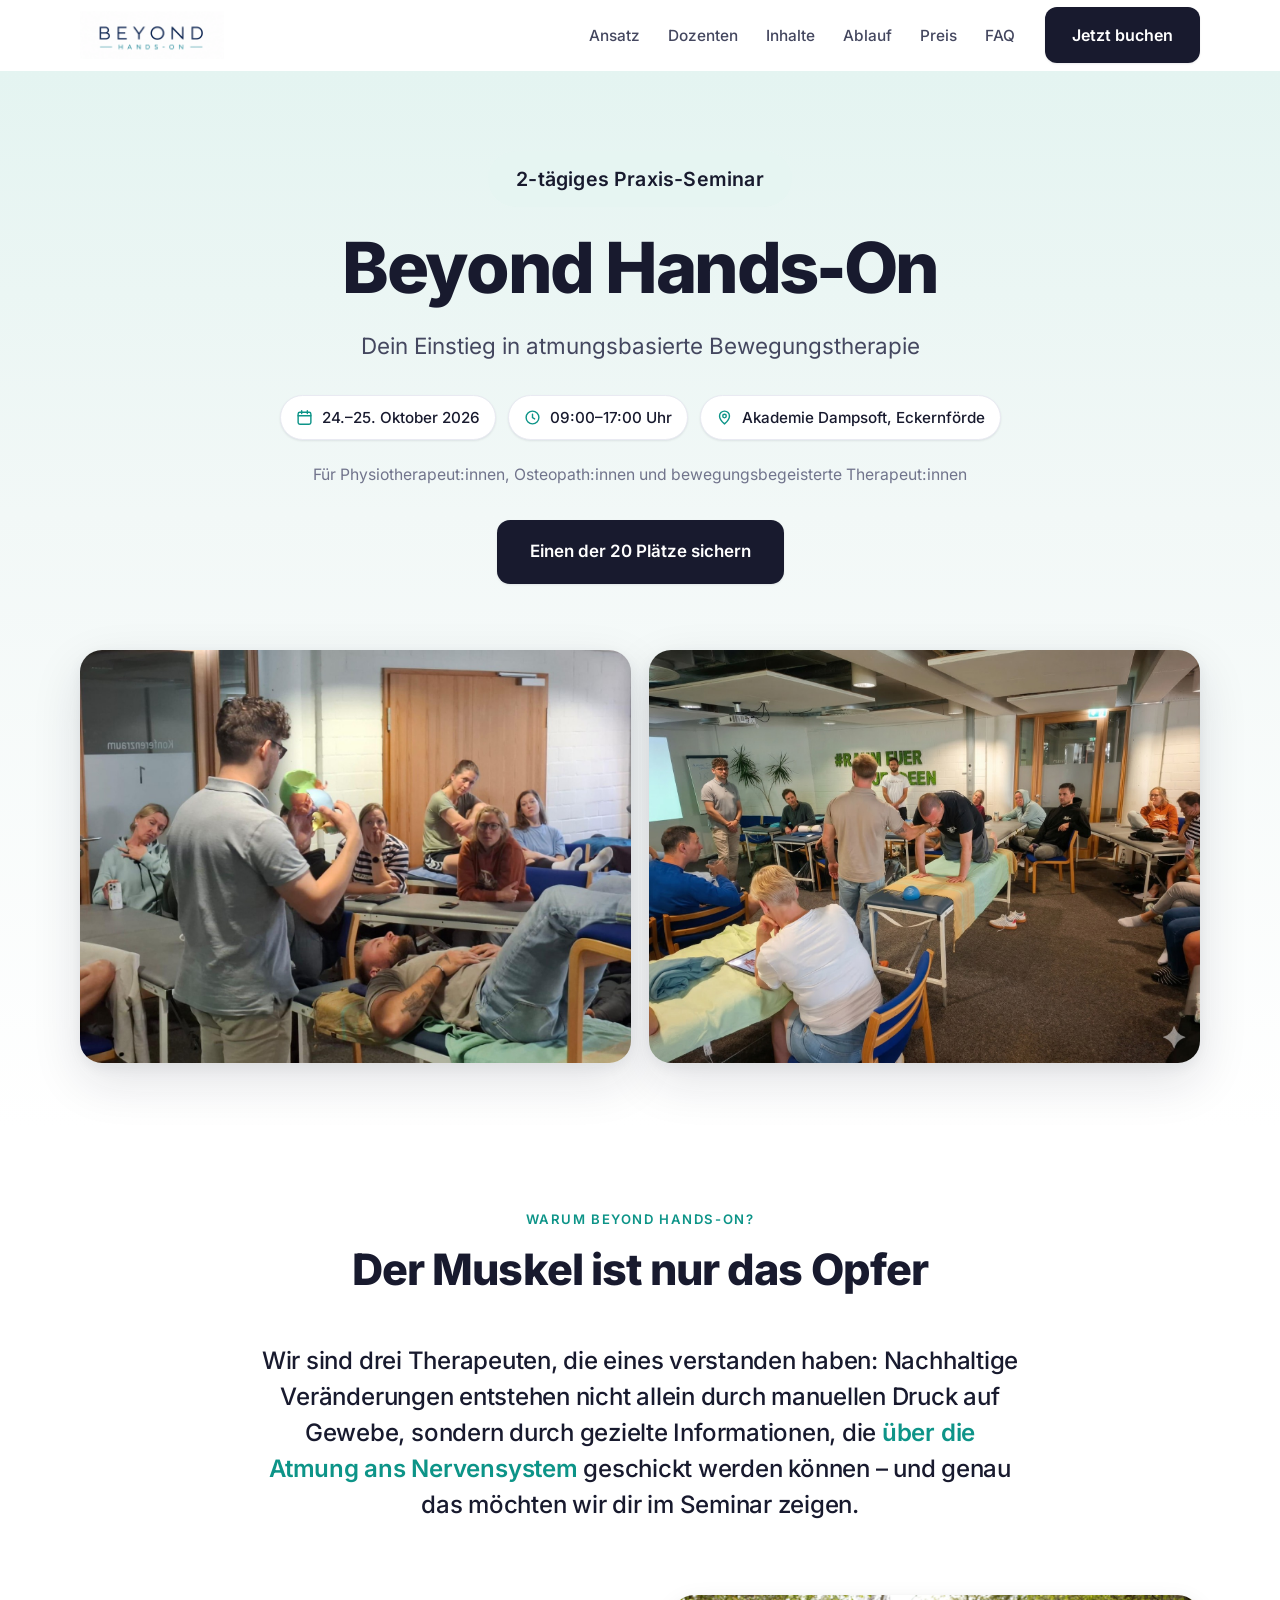
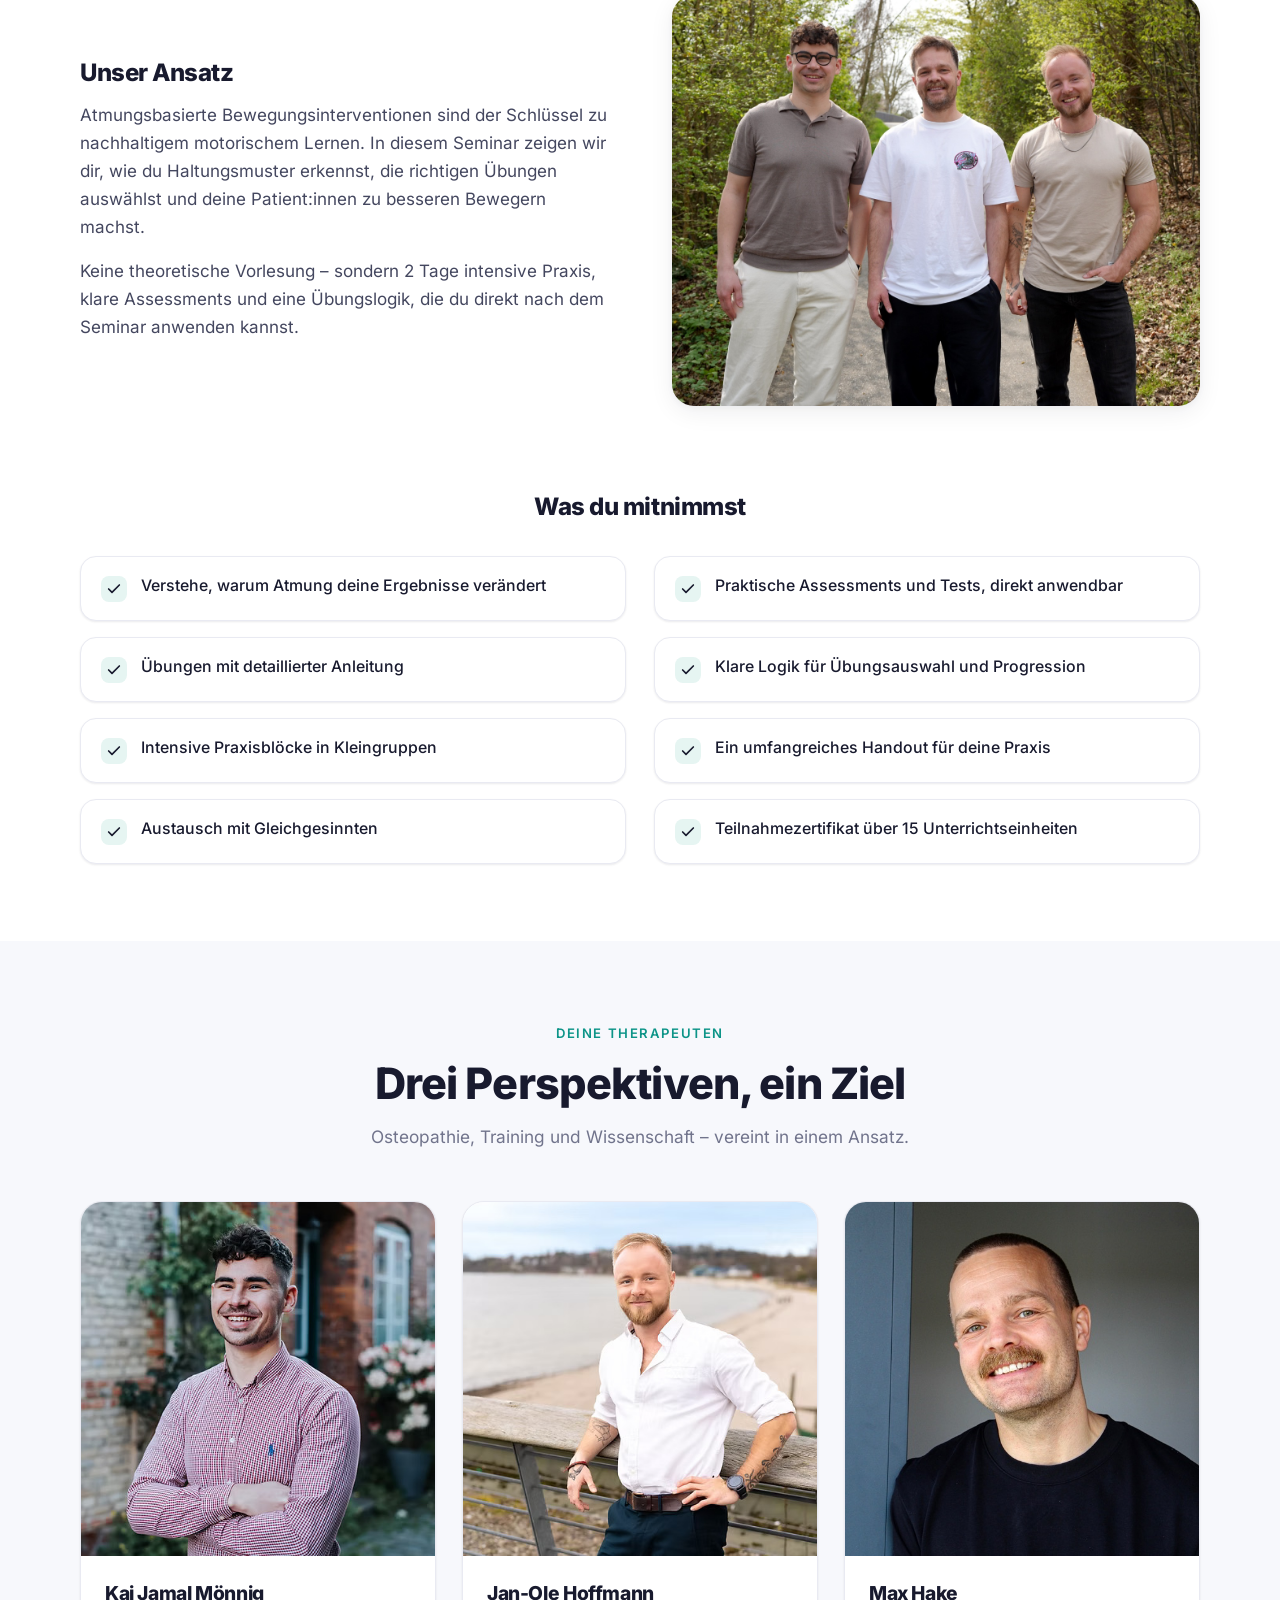
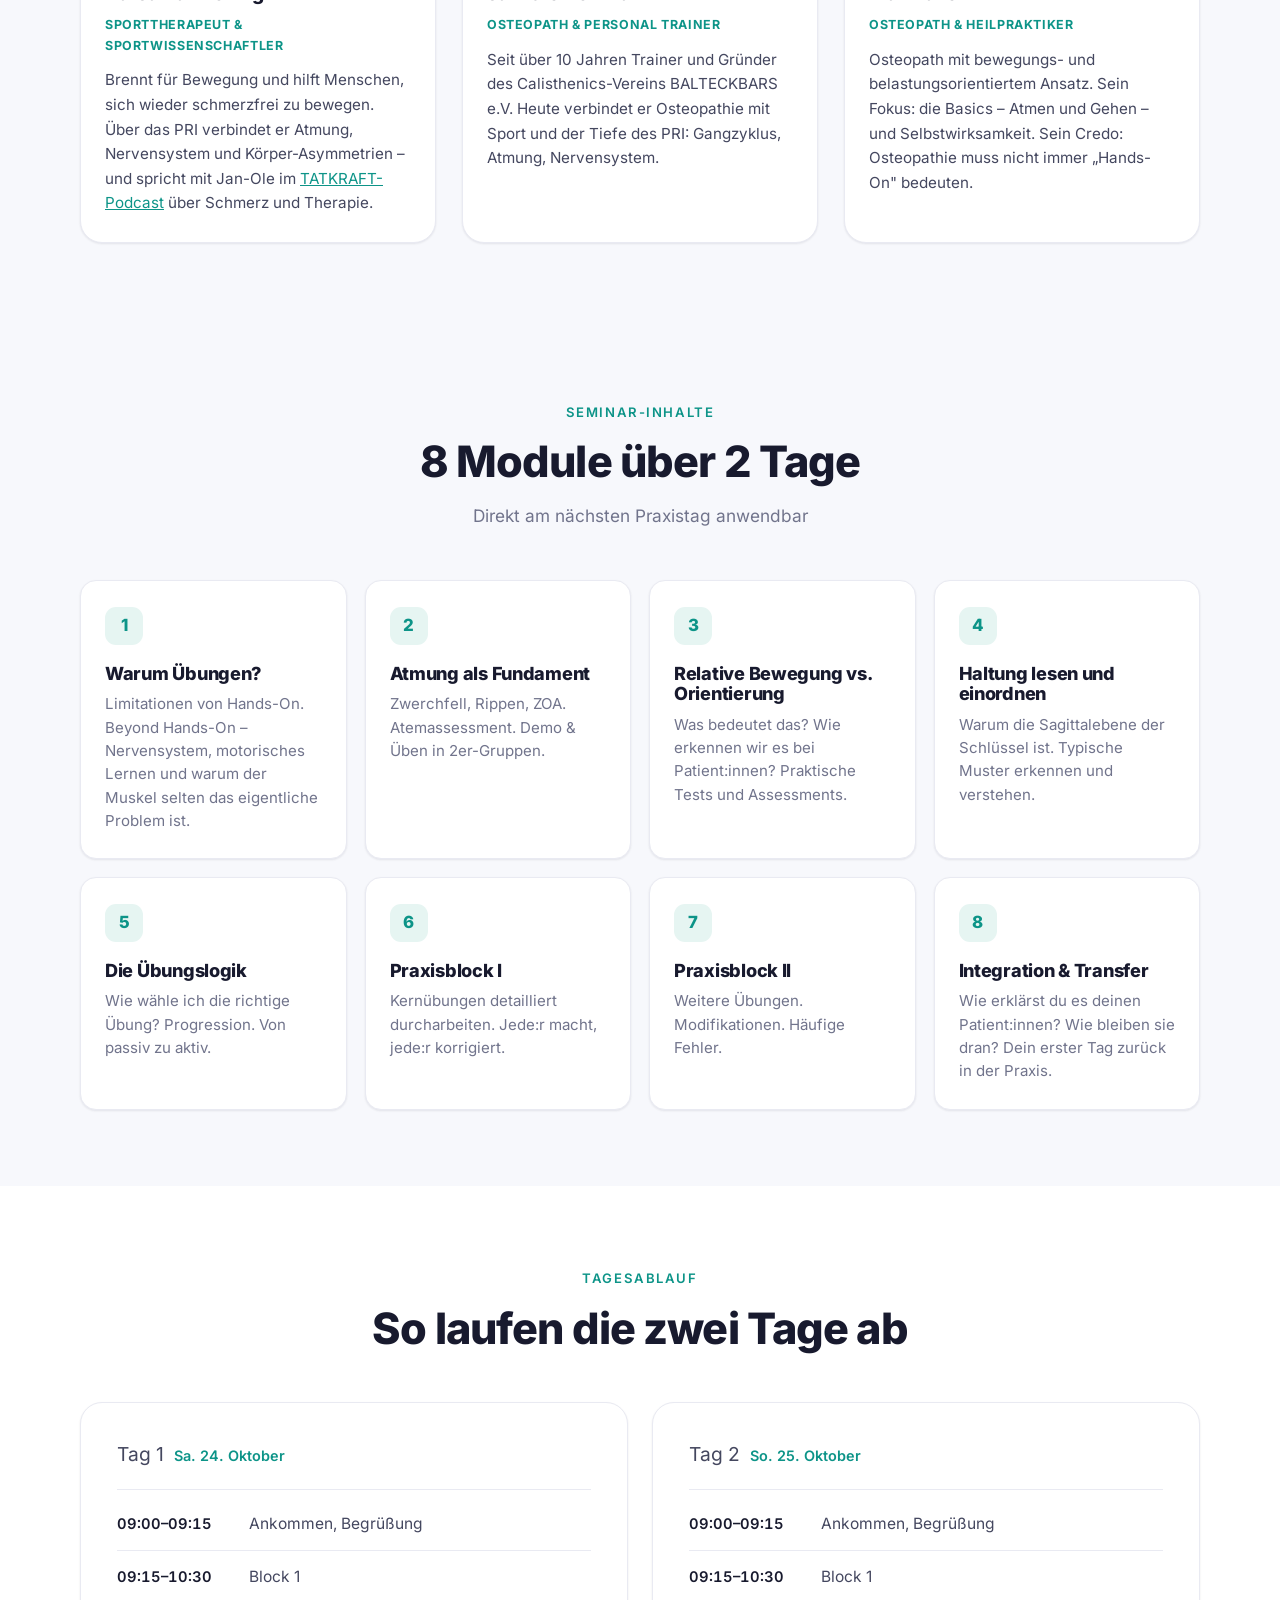
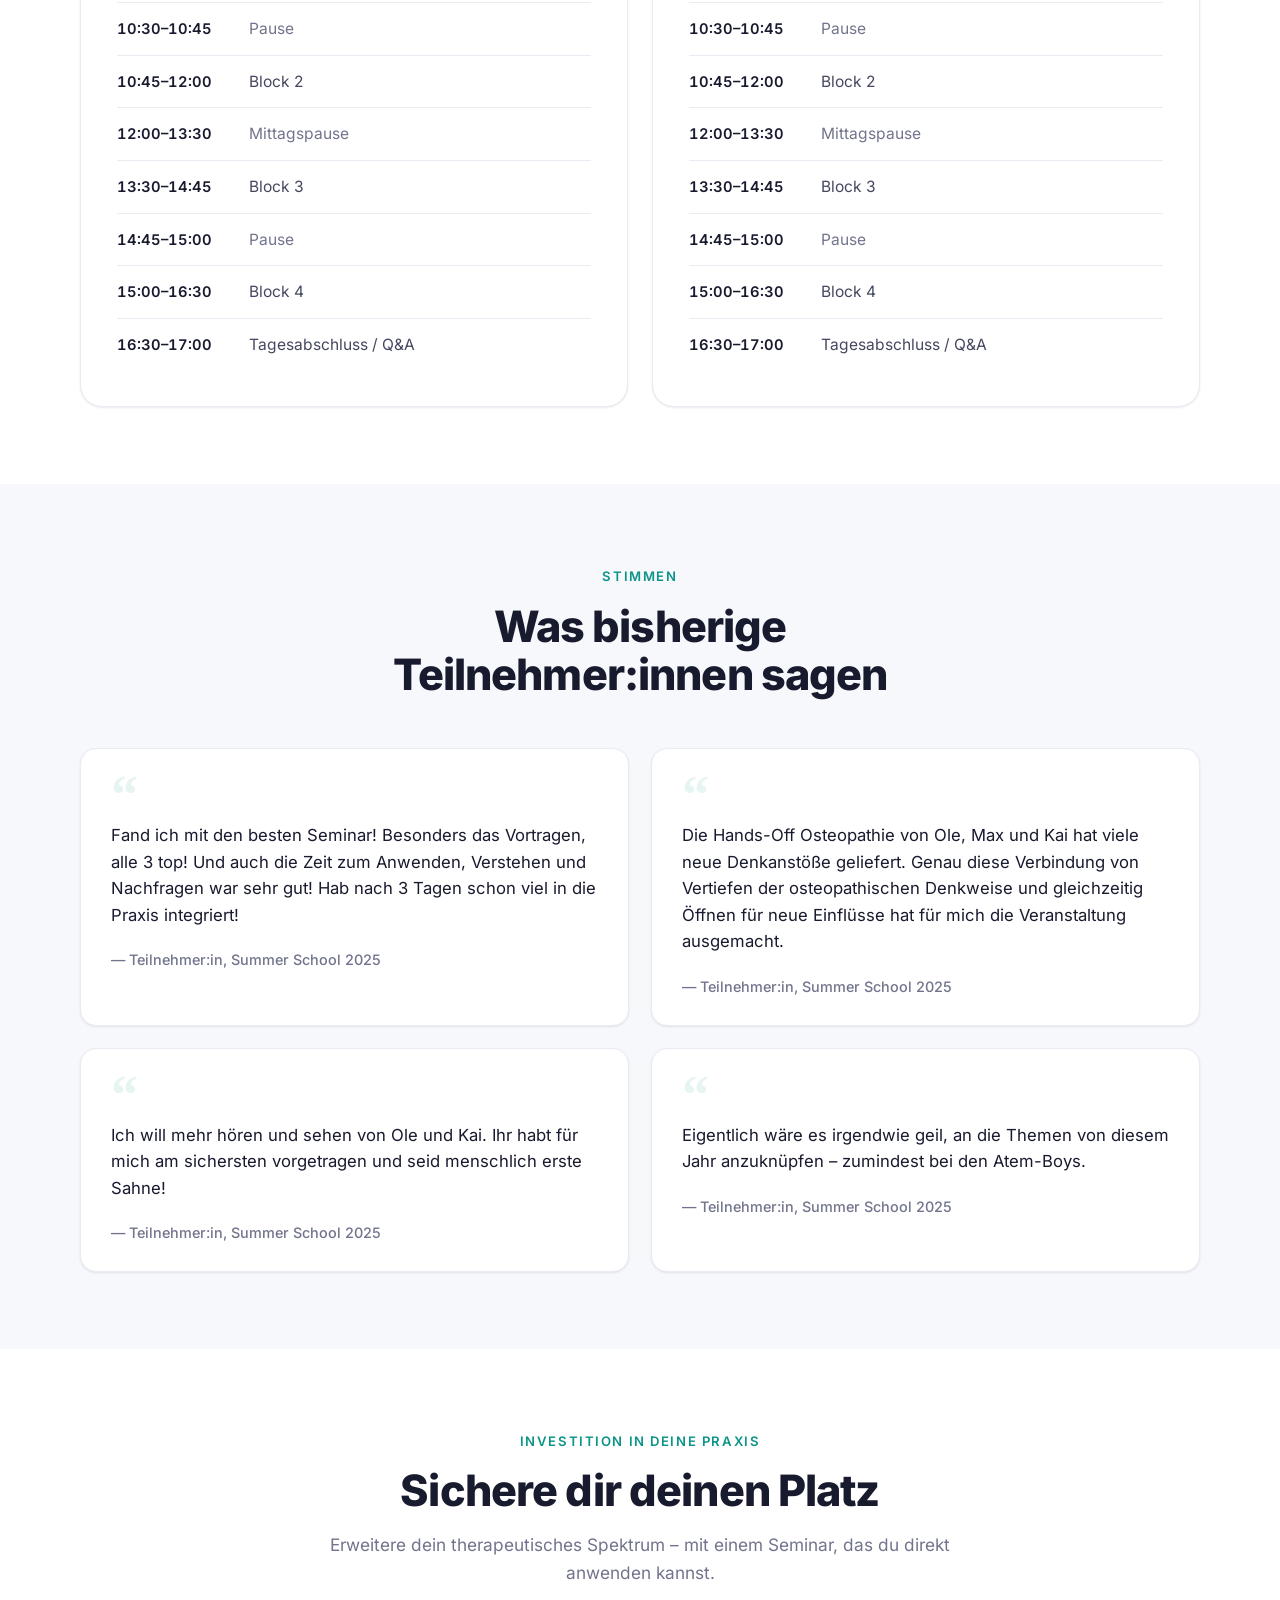
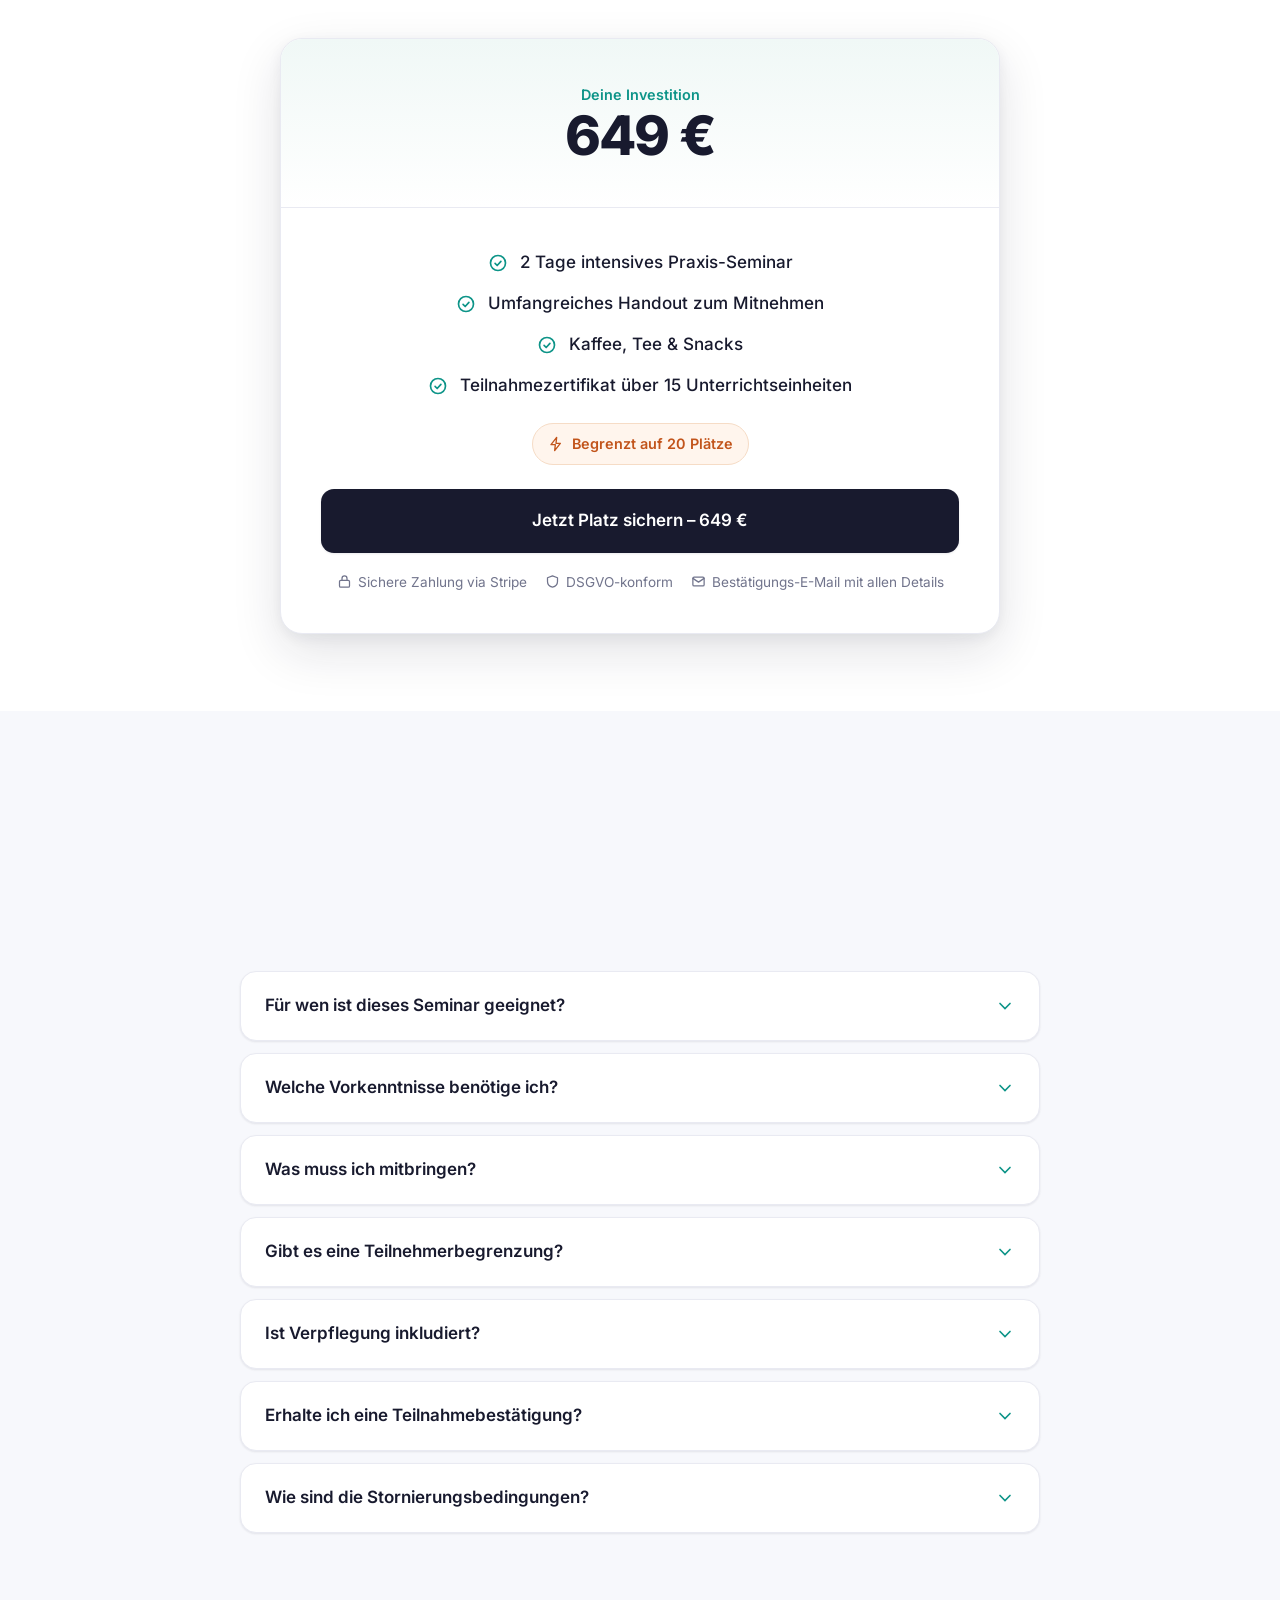
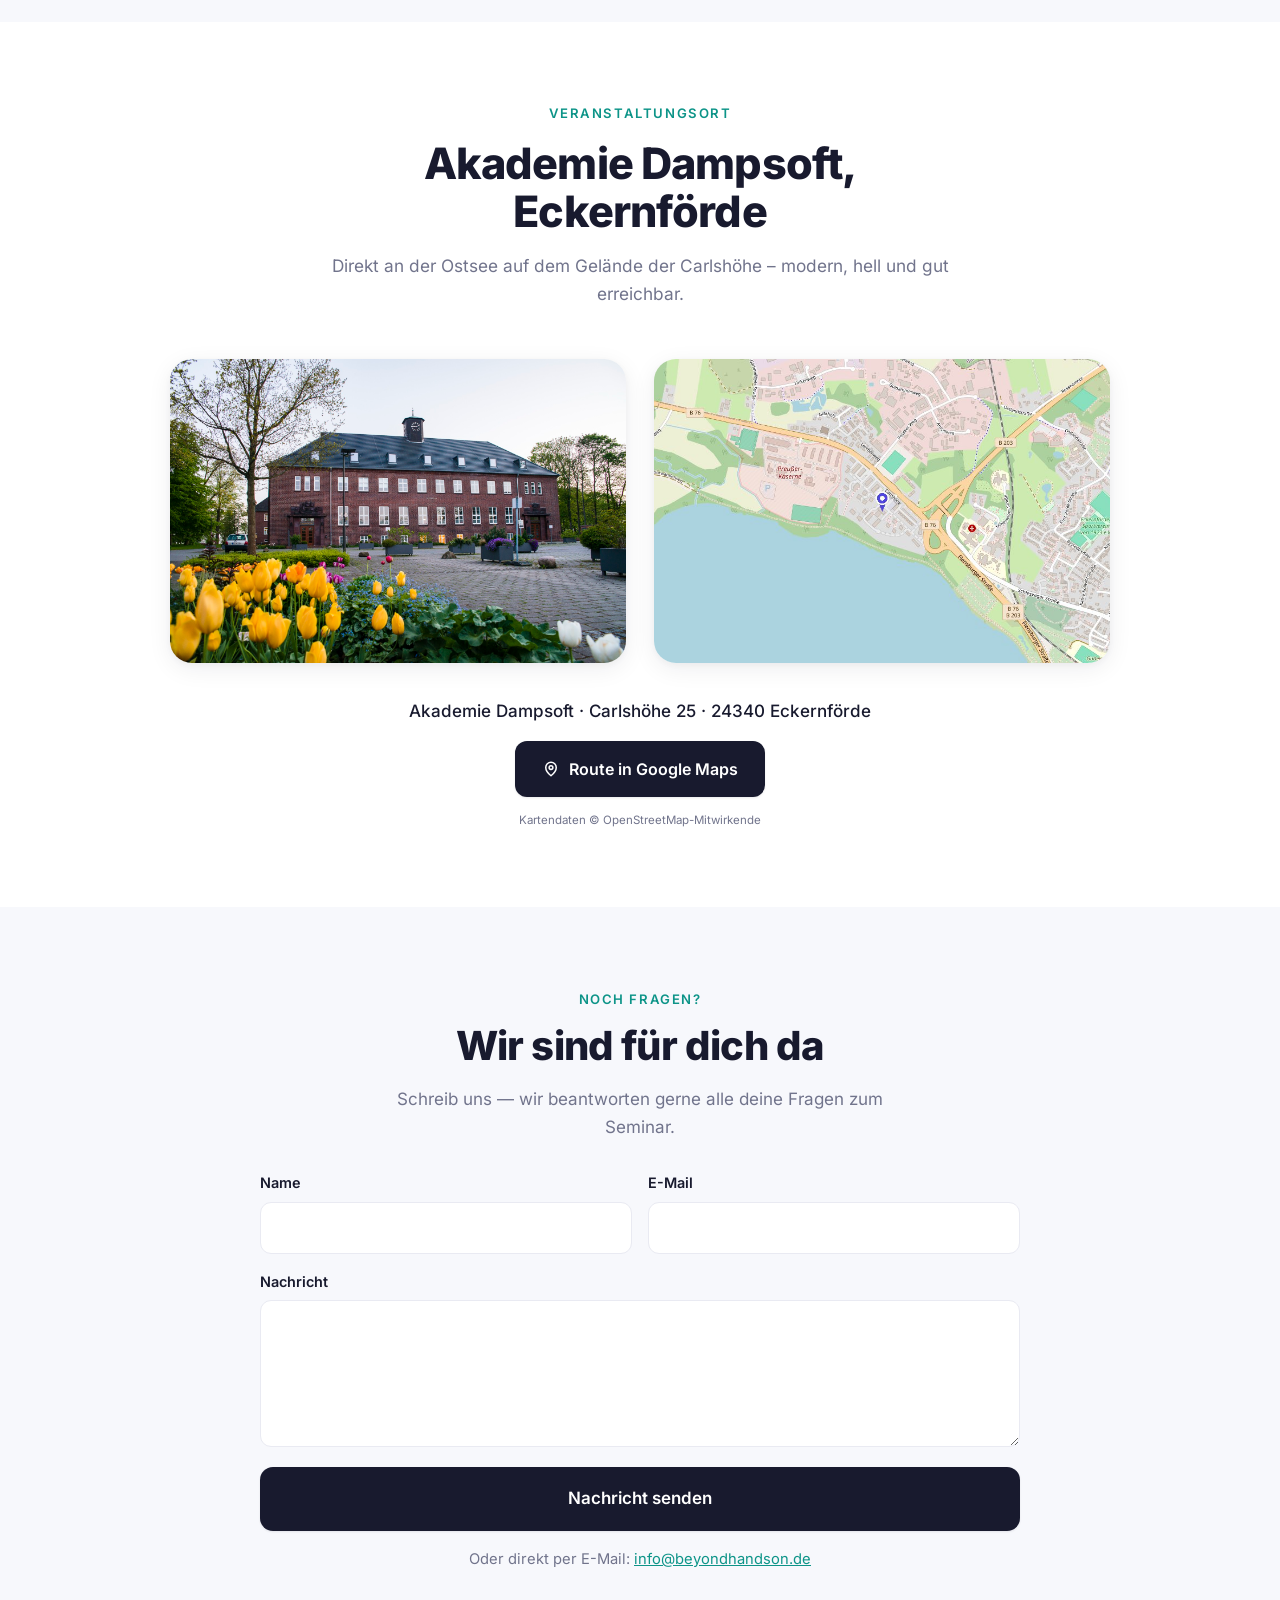
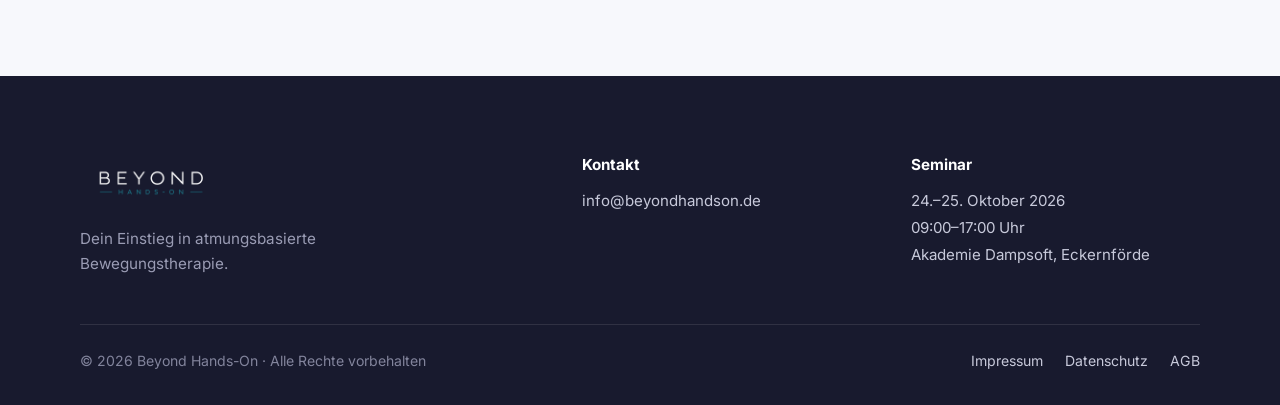
==== commit d6a1a13d: "Ansatz-Satz nach Kais Wortlaut: Atmung als Weg ans Nervensystem, 'nicht allein' Co-Authored-By: Clau" ====
--- a/index.html
+++ b/index.html
@@ -103,9 +103,10 @@
         </div>
 
         <p class="why__lead reveal" style="margin-inline:auto;text-align:center;">
-          Wir sind drei Therapeuten, die eines verstanden haben: Nachhaltige Veränderungen entstehen nicht durch
-          manuellen Druck auf Gewebe, sondern durch gezielte <strong>Informationen ans Nervensystem</strong> –
-          und genau das lernst du hier.
+          Wir sind drei Therapeuten, die eines verstanden haben: Nachhaltige Veränderungen entstehen nicht
+          allein durch manuellen Druck auf Gewebe, sondern durch gezielte Informationen, die
+          <strong>über die Atmung ans Nervensystem</strong> geschickt werden können – und genau das möchten
+          wir dir im Seminar zeigen.
         </p>
 
         <div class="split reveal">
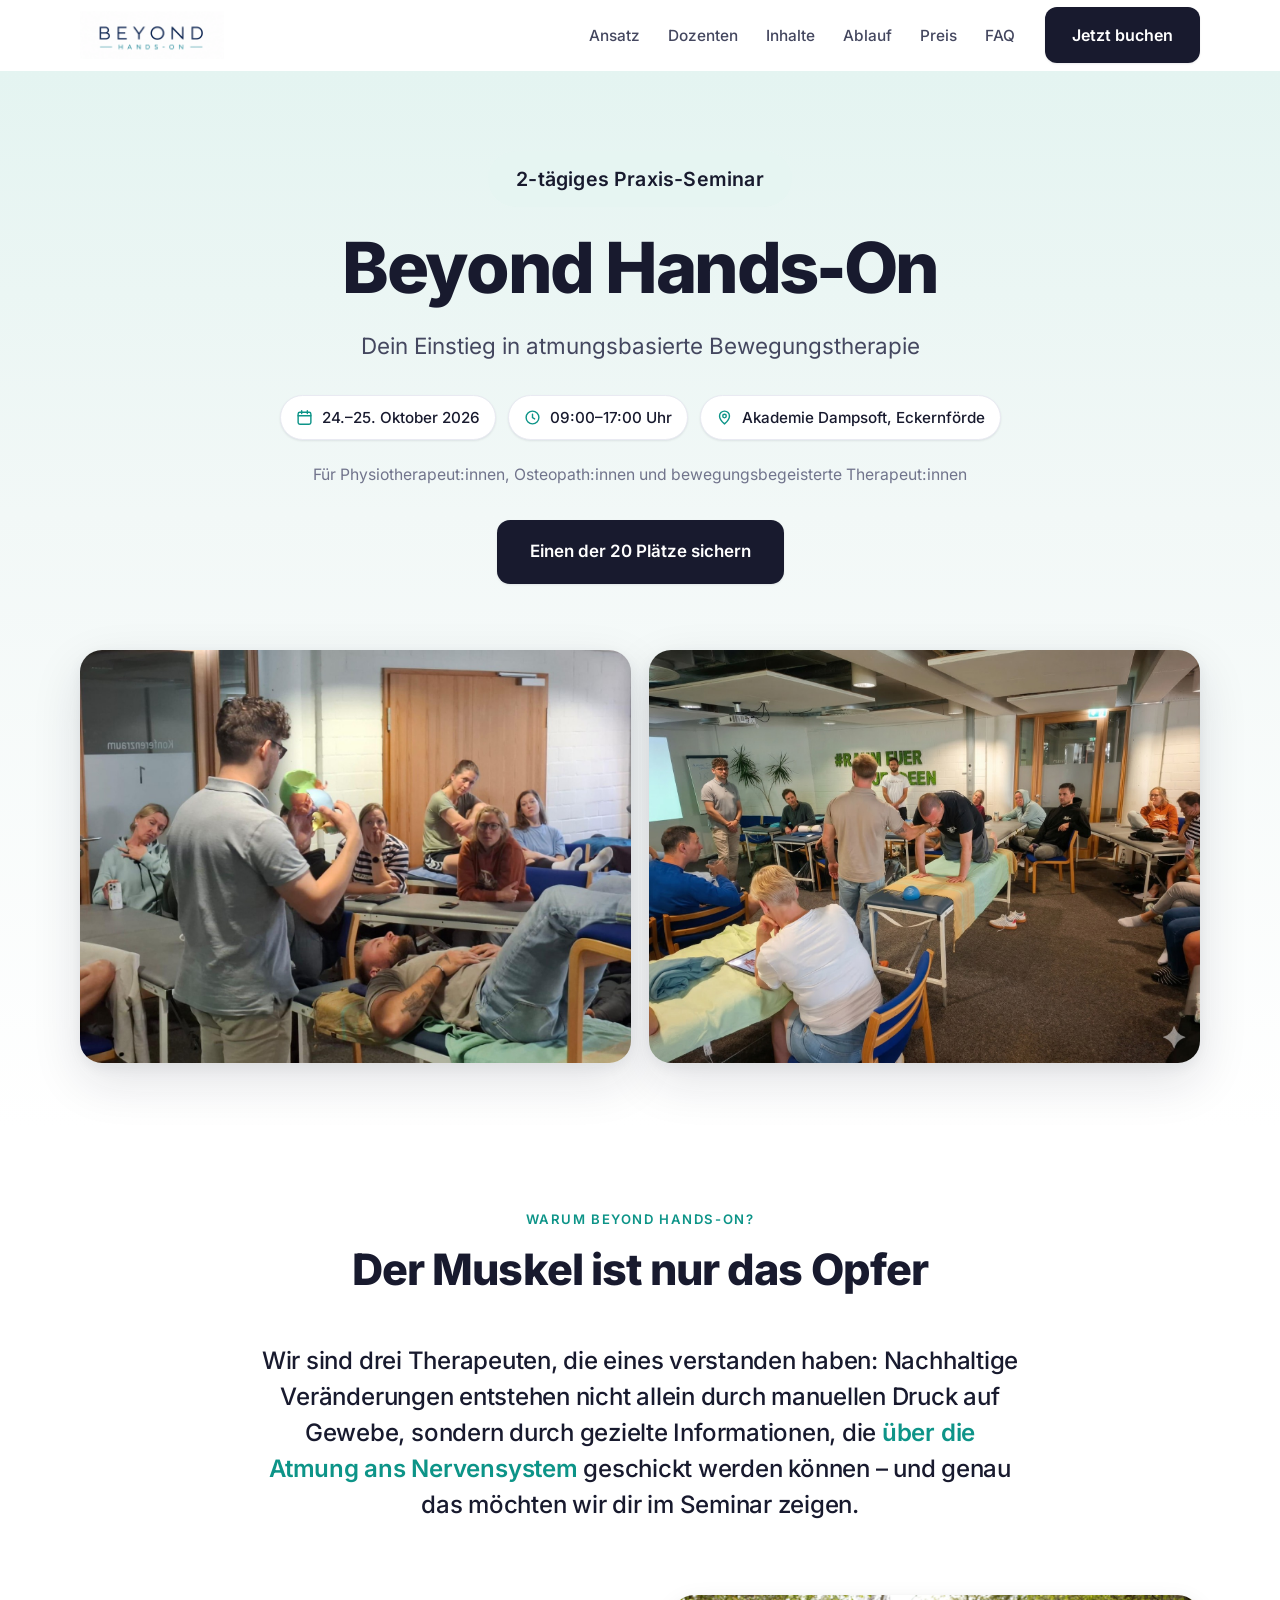
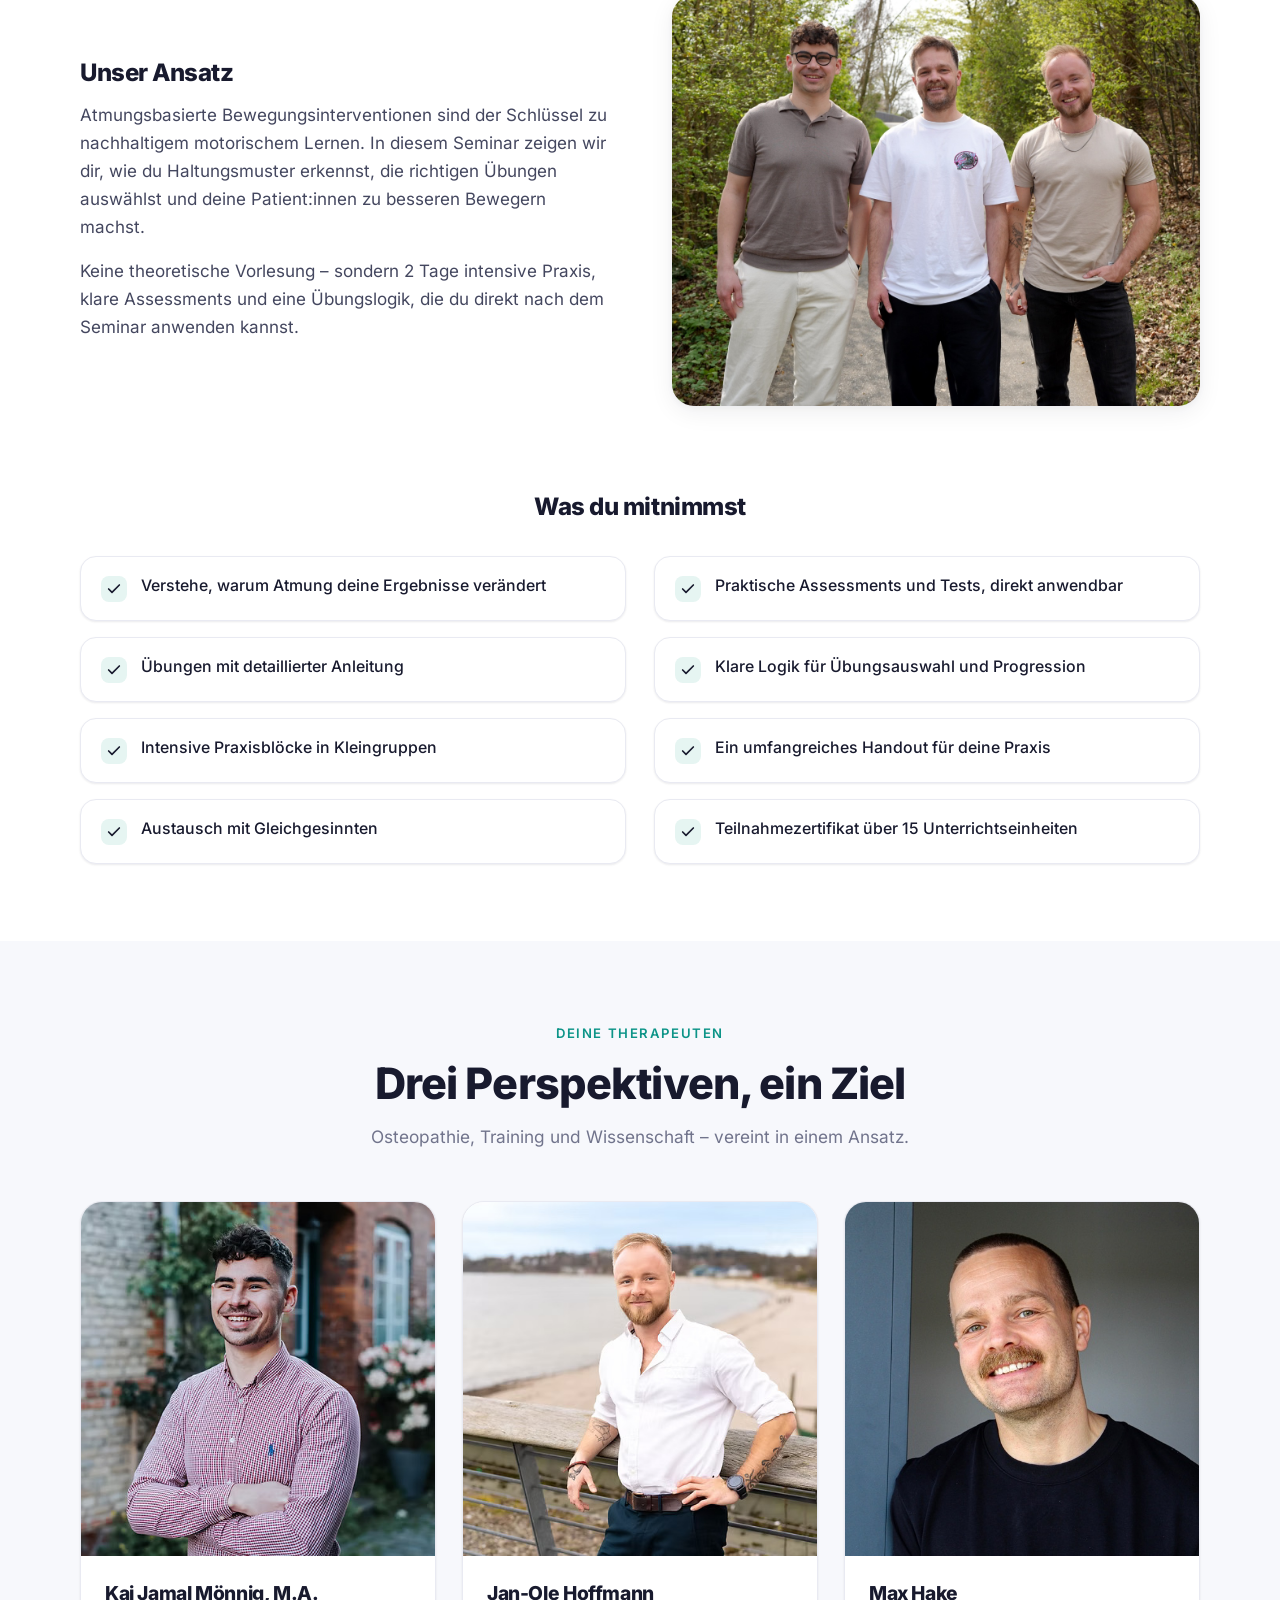
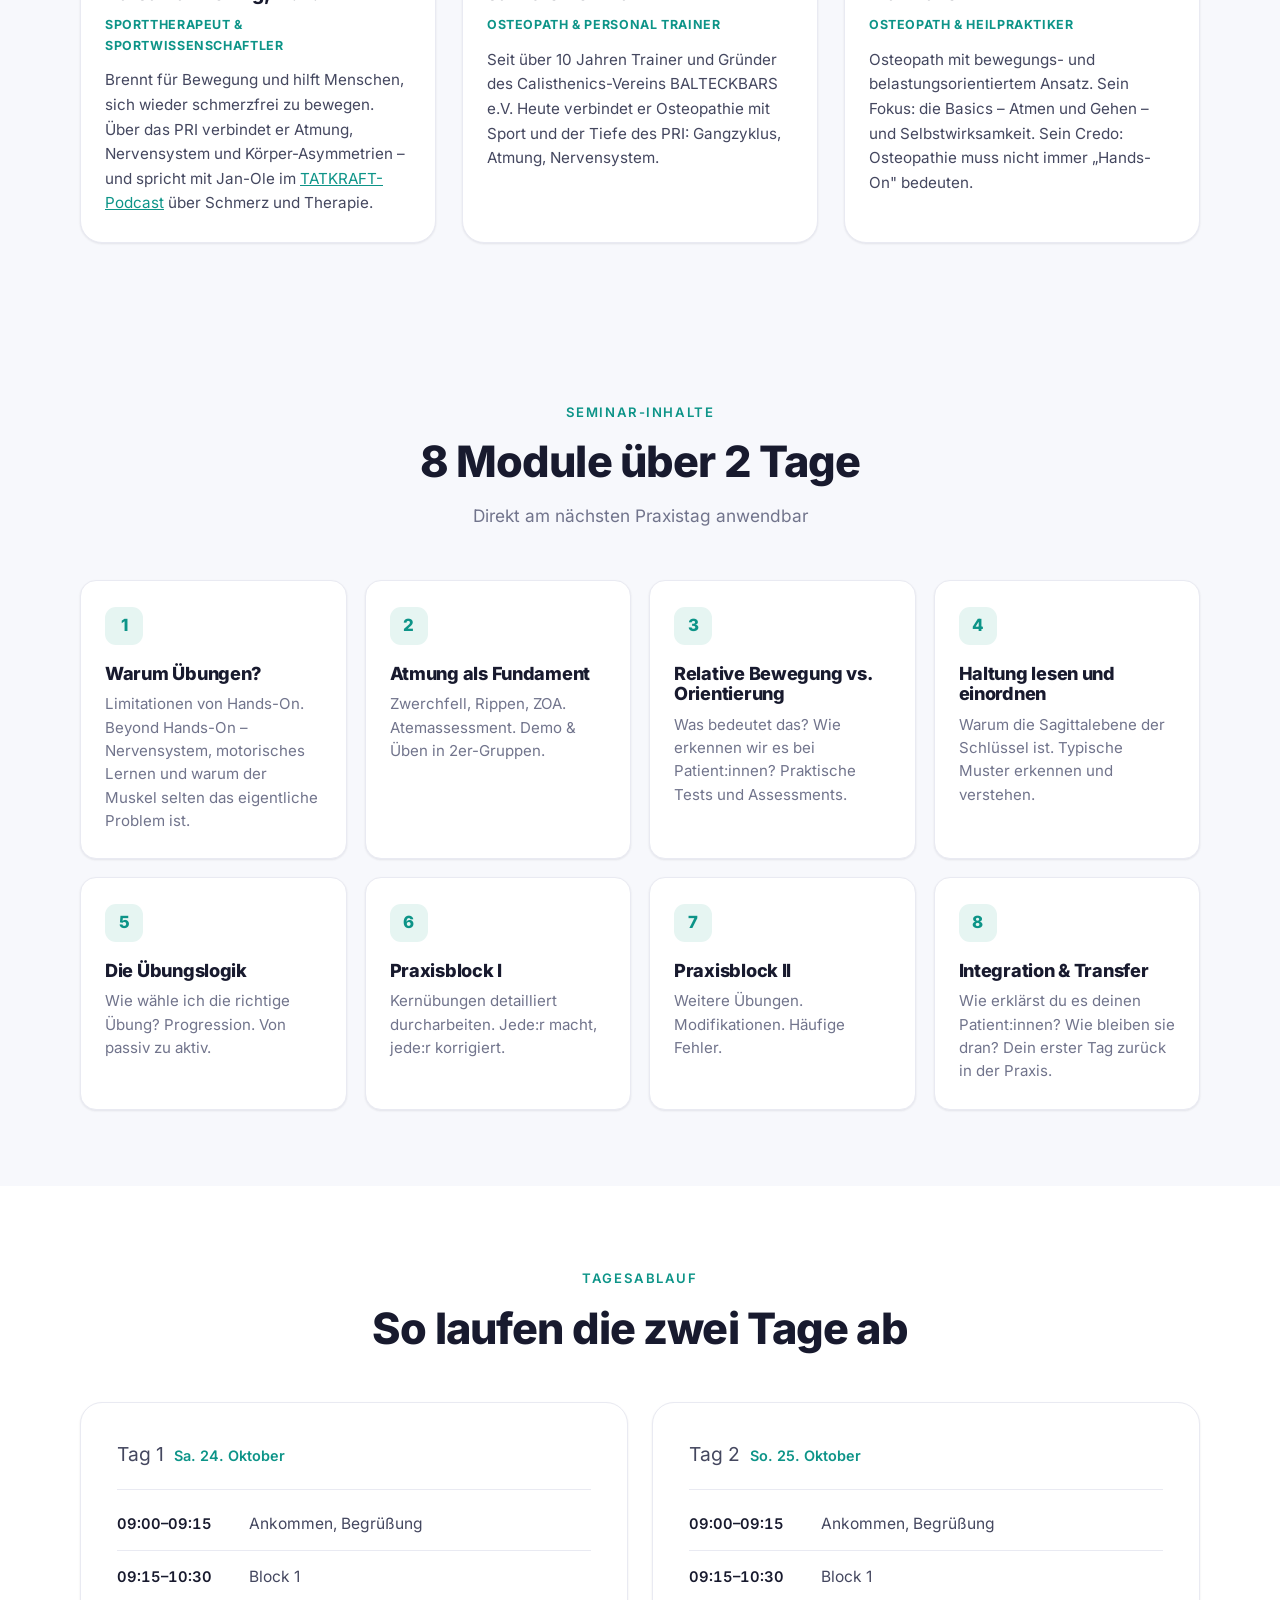
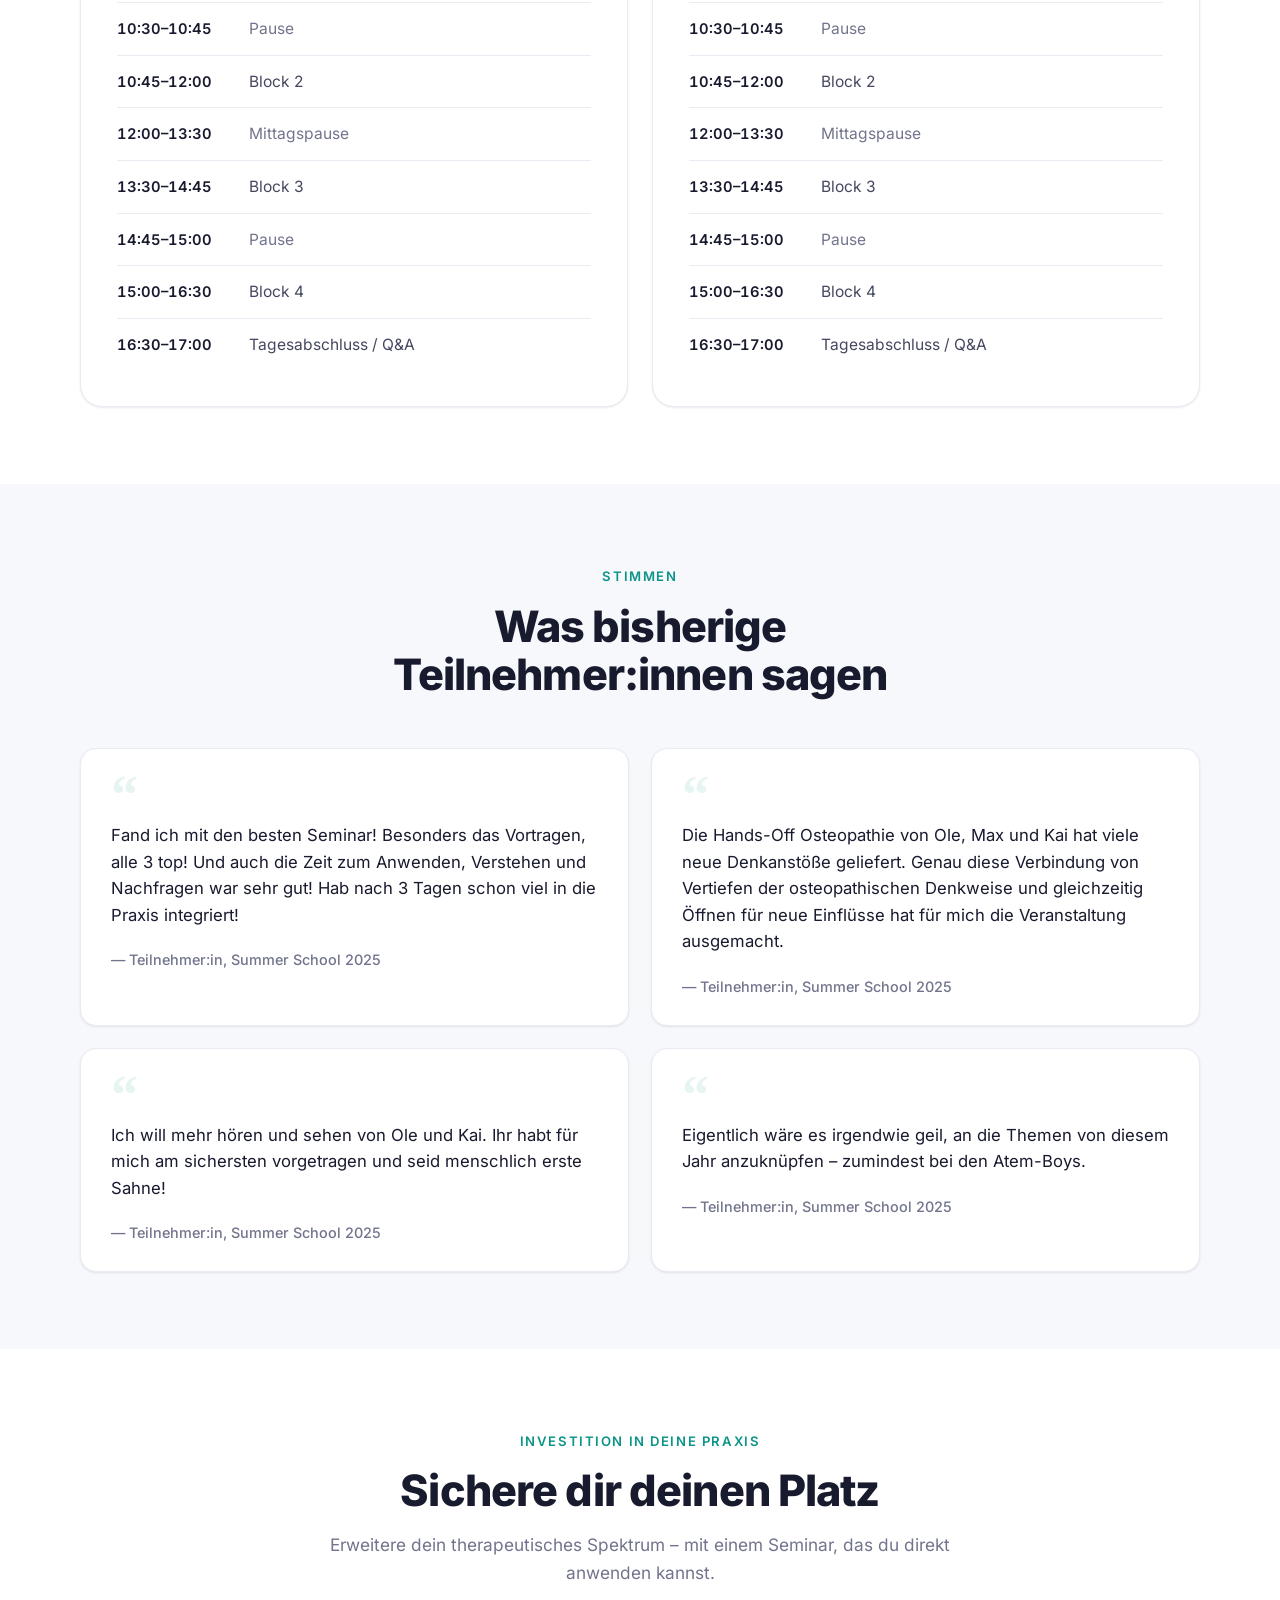
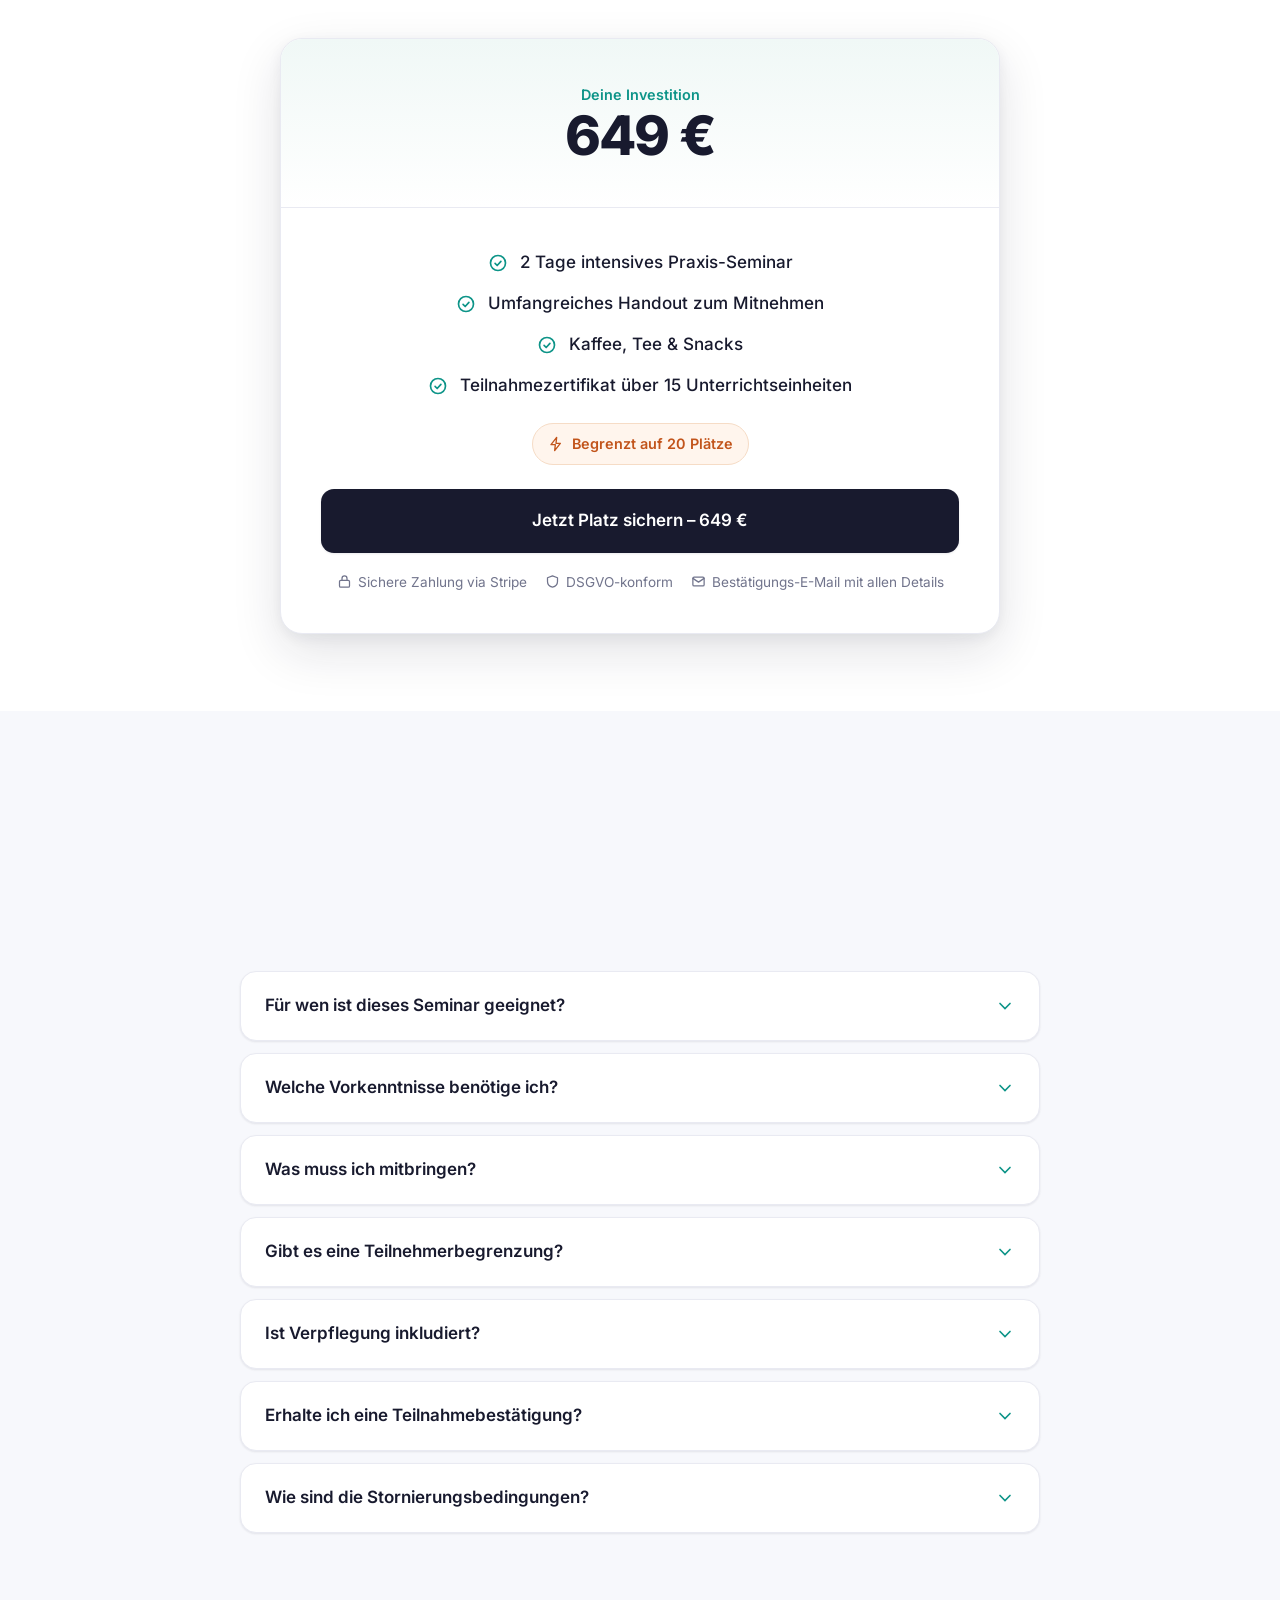
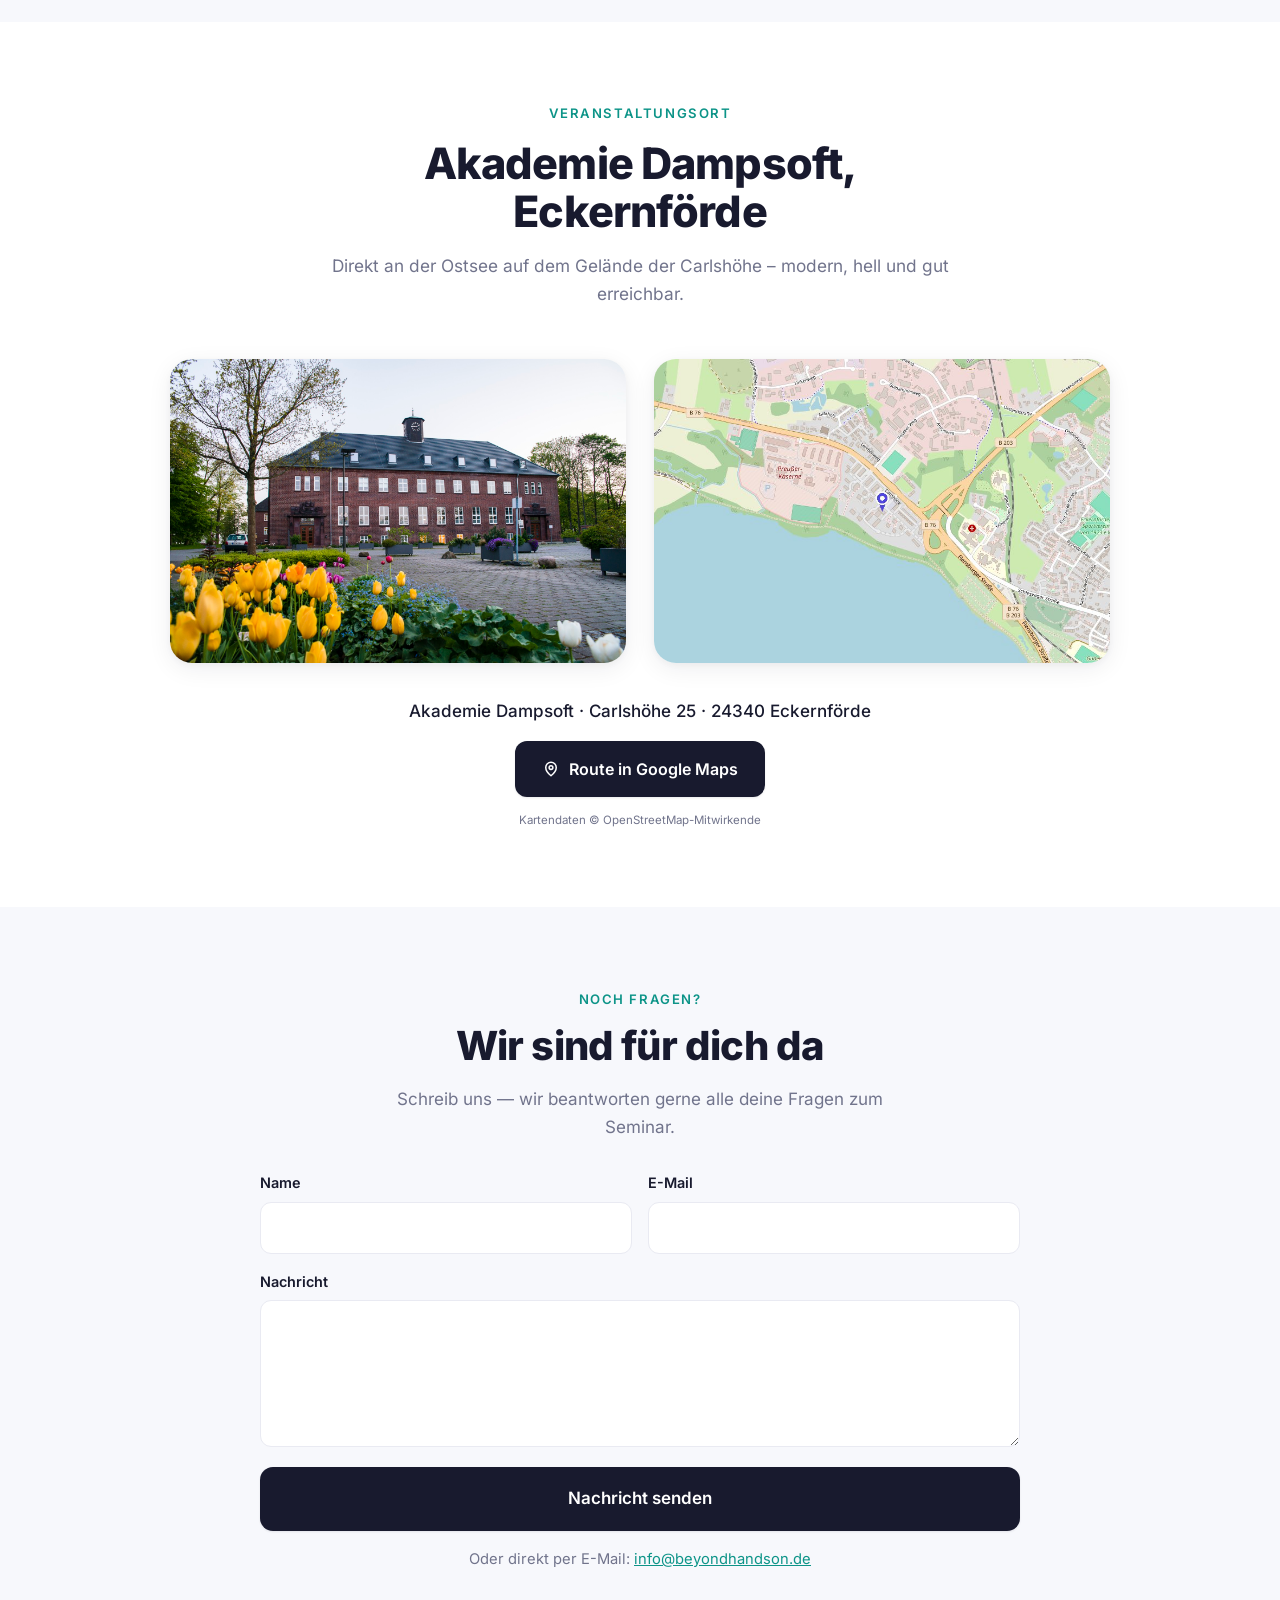
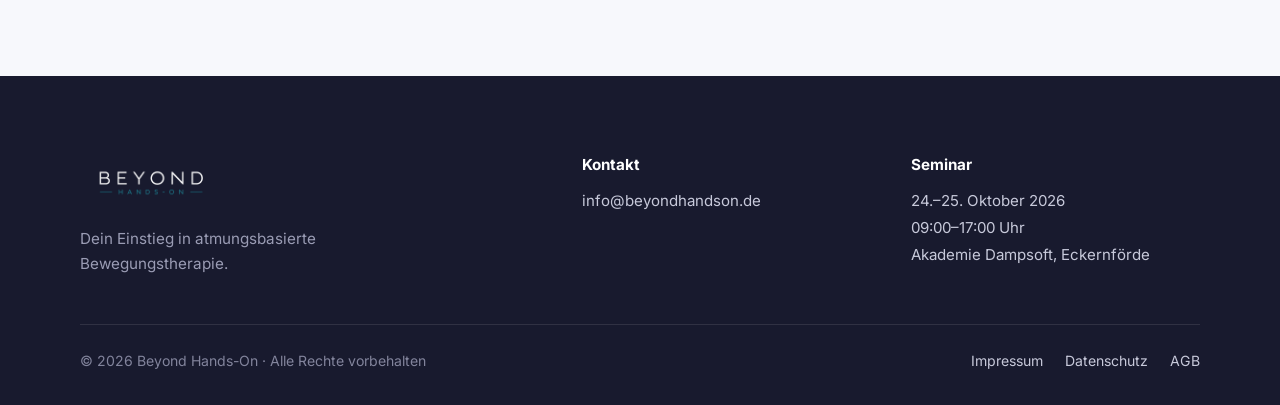
==== commit 2b049cae: "Kai Jamal Moennig: akad. Grad M.A. auf Dozenten-Karte + Impressum Co-Authored-By: Claude Opus 4.8 (1" ====
--- a/index.html
+++ b/index.html
@@ -152,7 +152,7 @@
           <article class="team-card reveal">
             <img class="team-card__photo" src="images/team-kai.jpg" width="450" height="450" alt="Kai Jamal Mönnig" loading="lazy" />
             <div class="team-card__body">
-              <div class="team-card__name">Kai Jamal Mönnig</div>
+              <div class="team-card__name">Kai Jamal Mönnig, M.A.</div>
               <div class="team-card__role">Sporttherapeut &amp; Sportwissenschaftler</div>
               <p class="team-card__bio">Brennt für Bewegung und hilft Menschen, sich wieder schmerzfrei zu bewegen. Über das PRI verbindet er Atmung, Nervensystem und Körper-Asymmetrien – und spricht mit Jan-Ole im <a href="https://tatkraft-podcast.de" target="_blank" rel="noopener">TATKRAFT-Podcast</a> über Schmerz und Therapie.</p>
             </div>
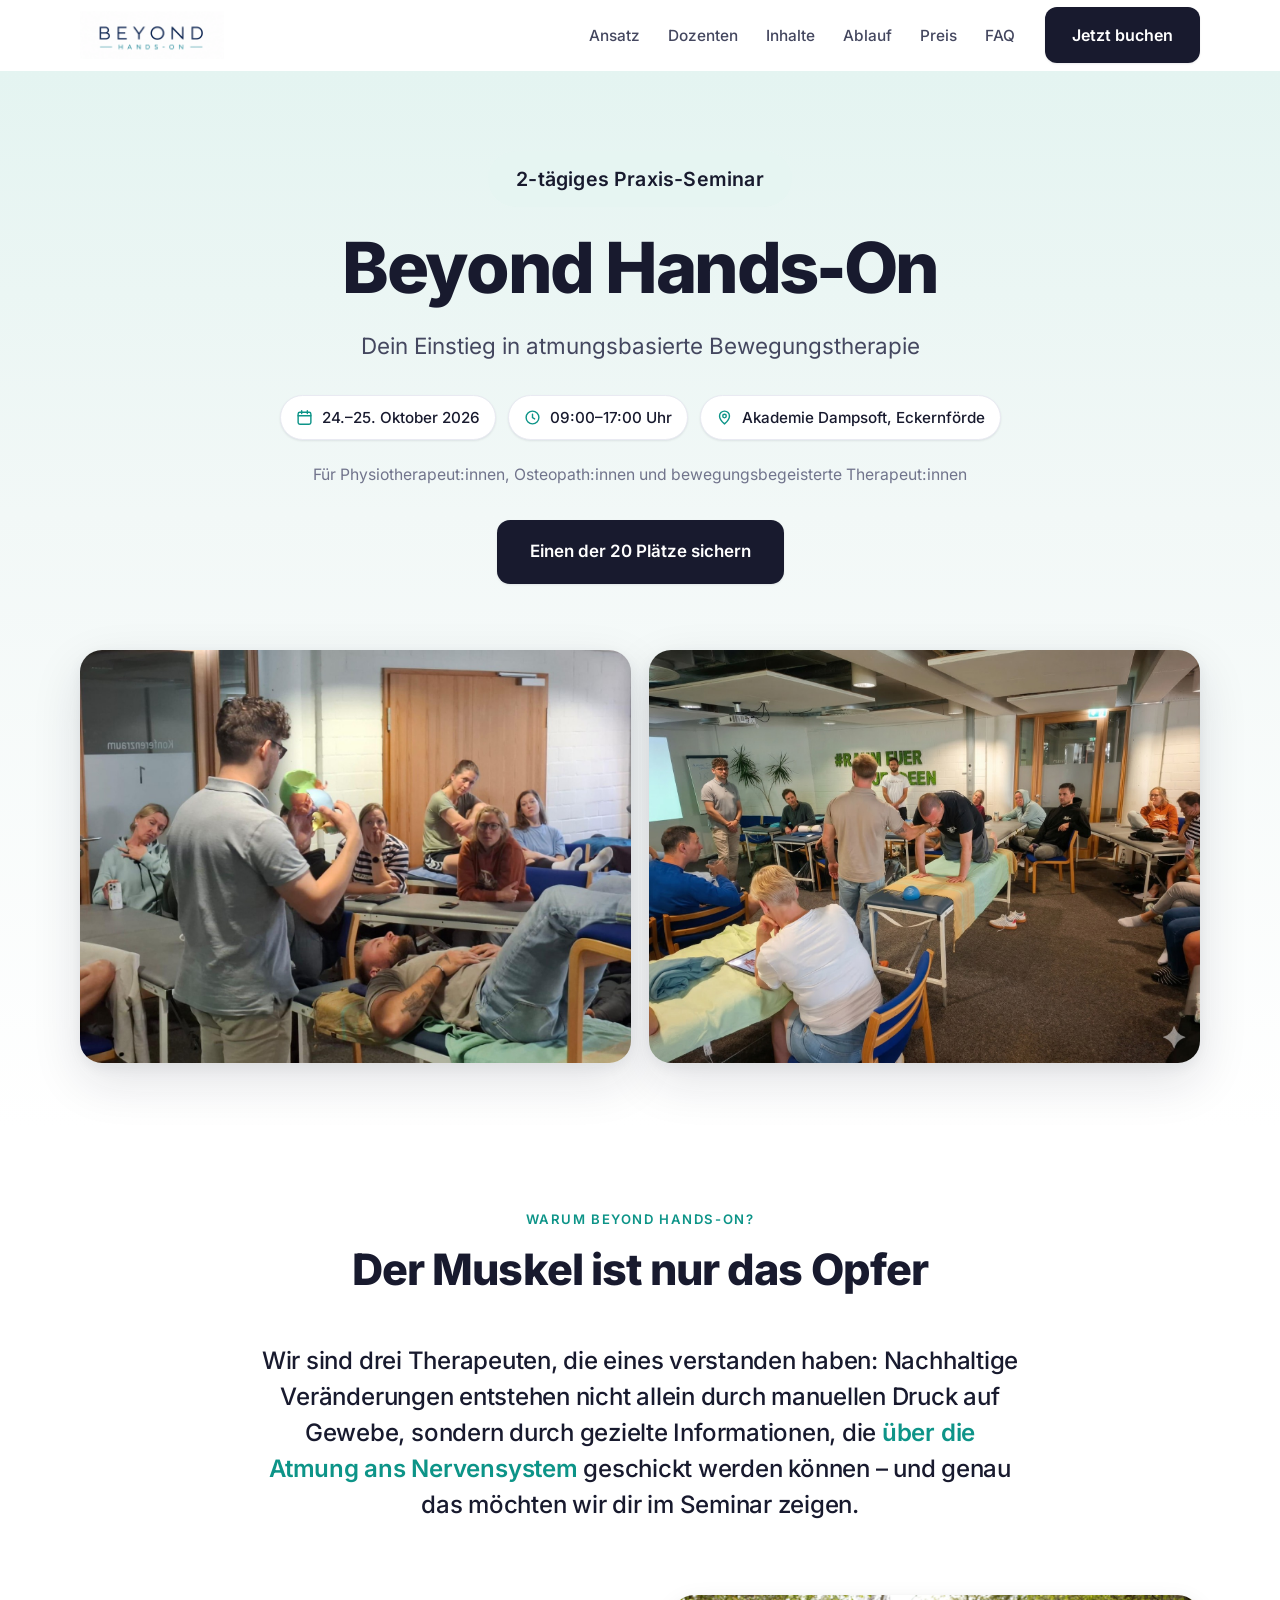
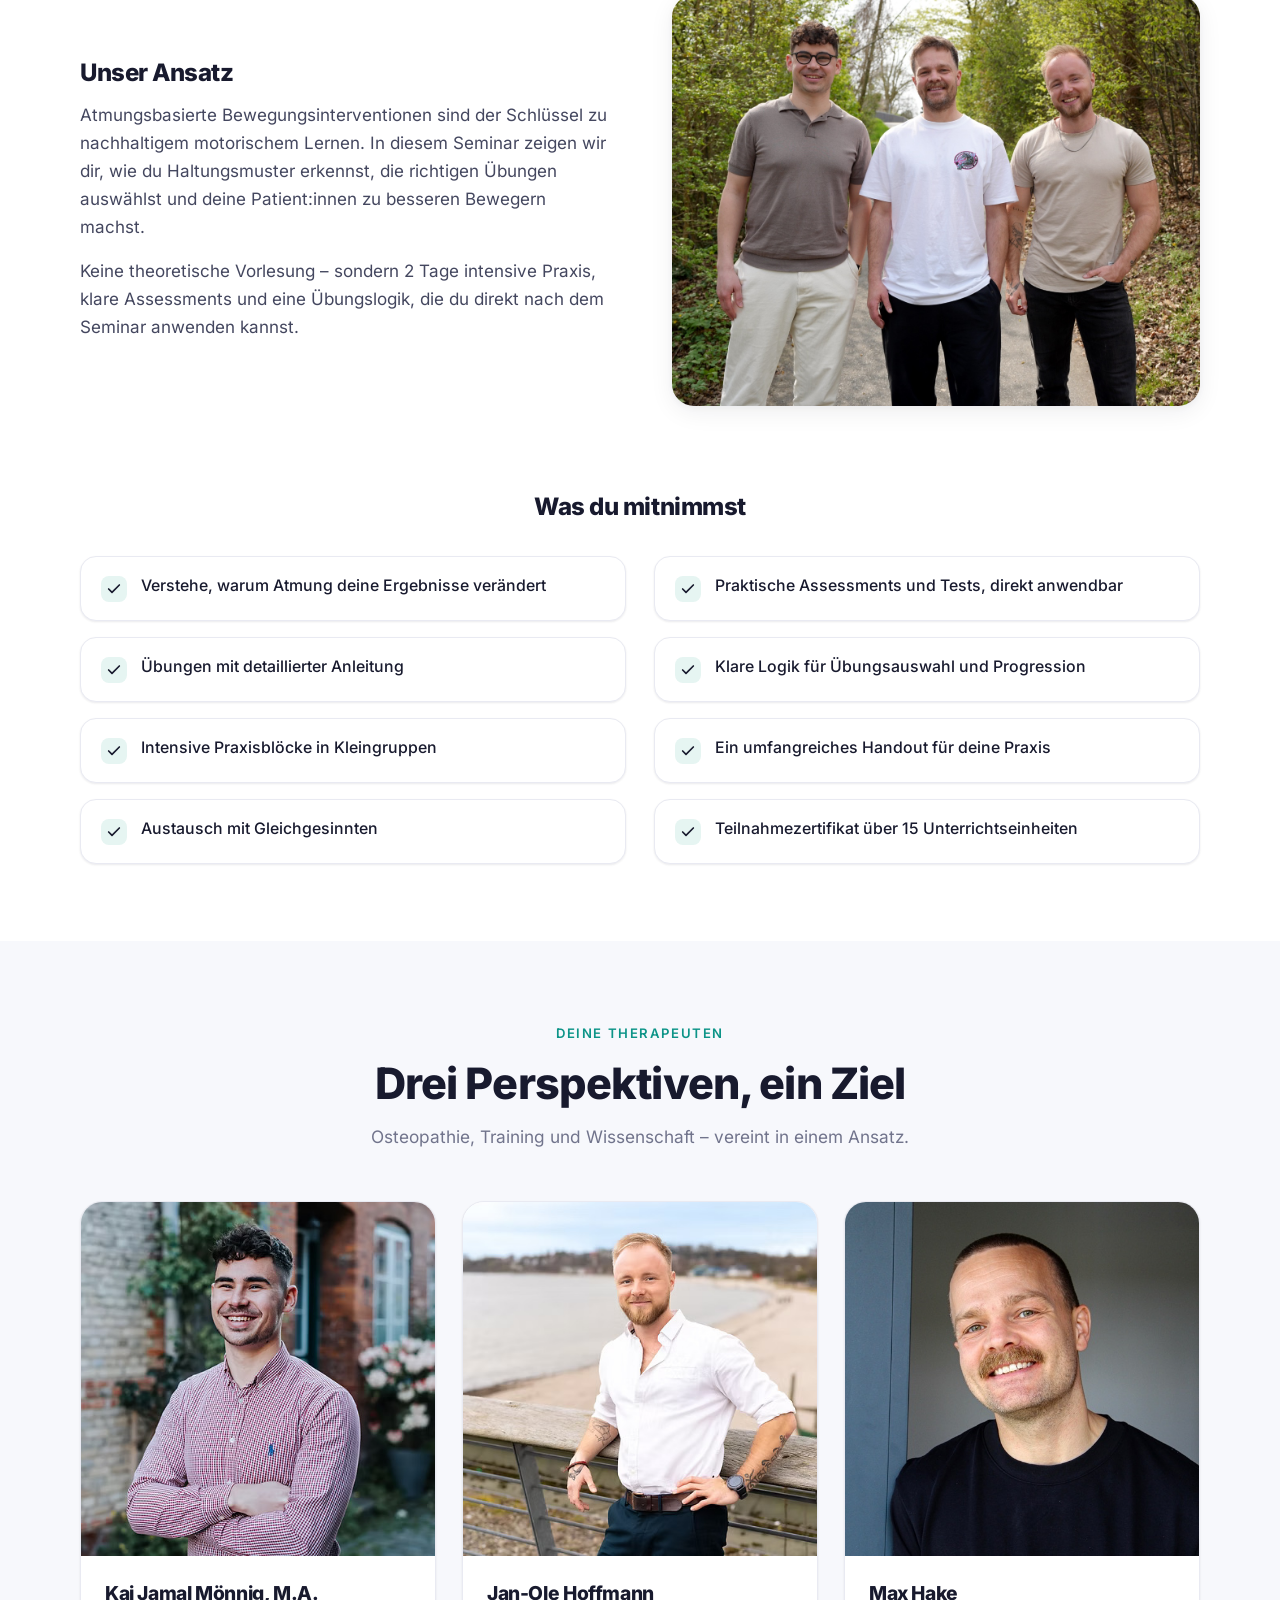
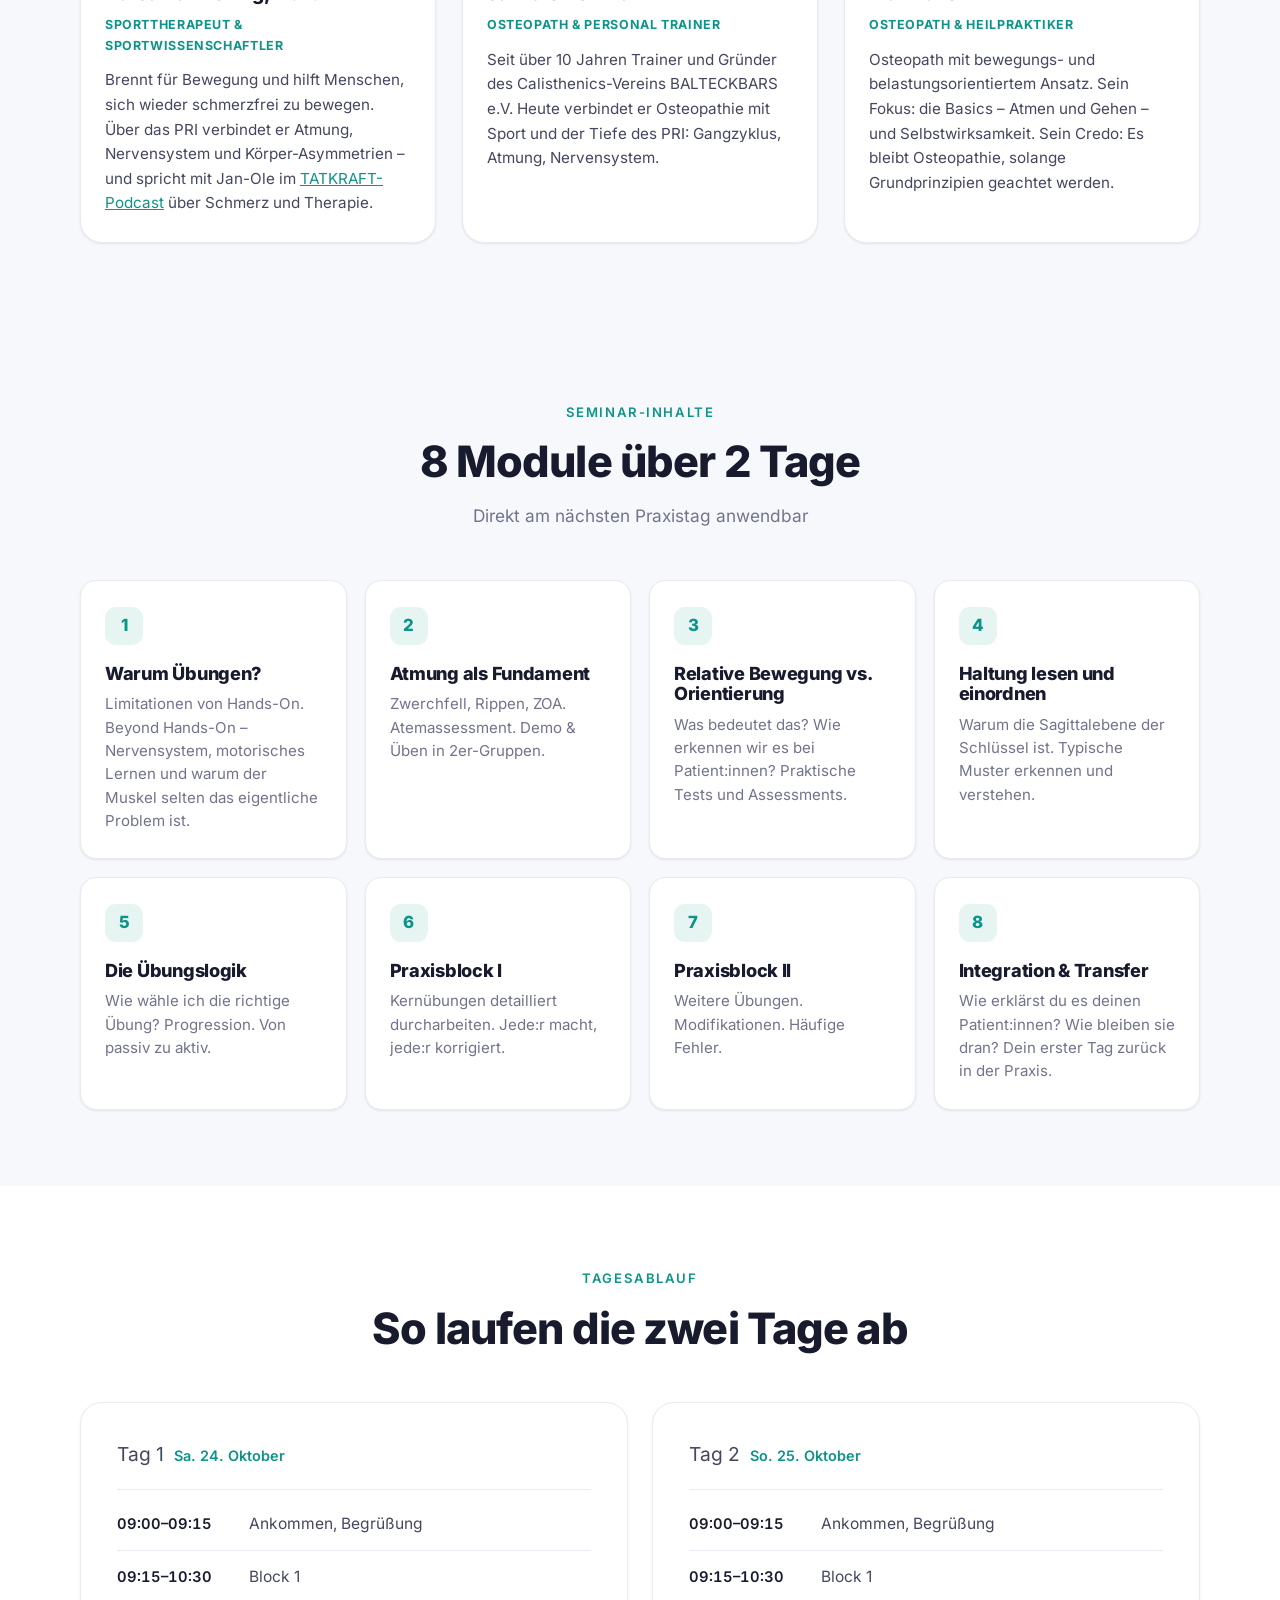
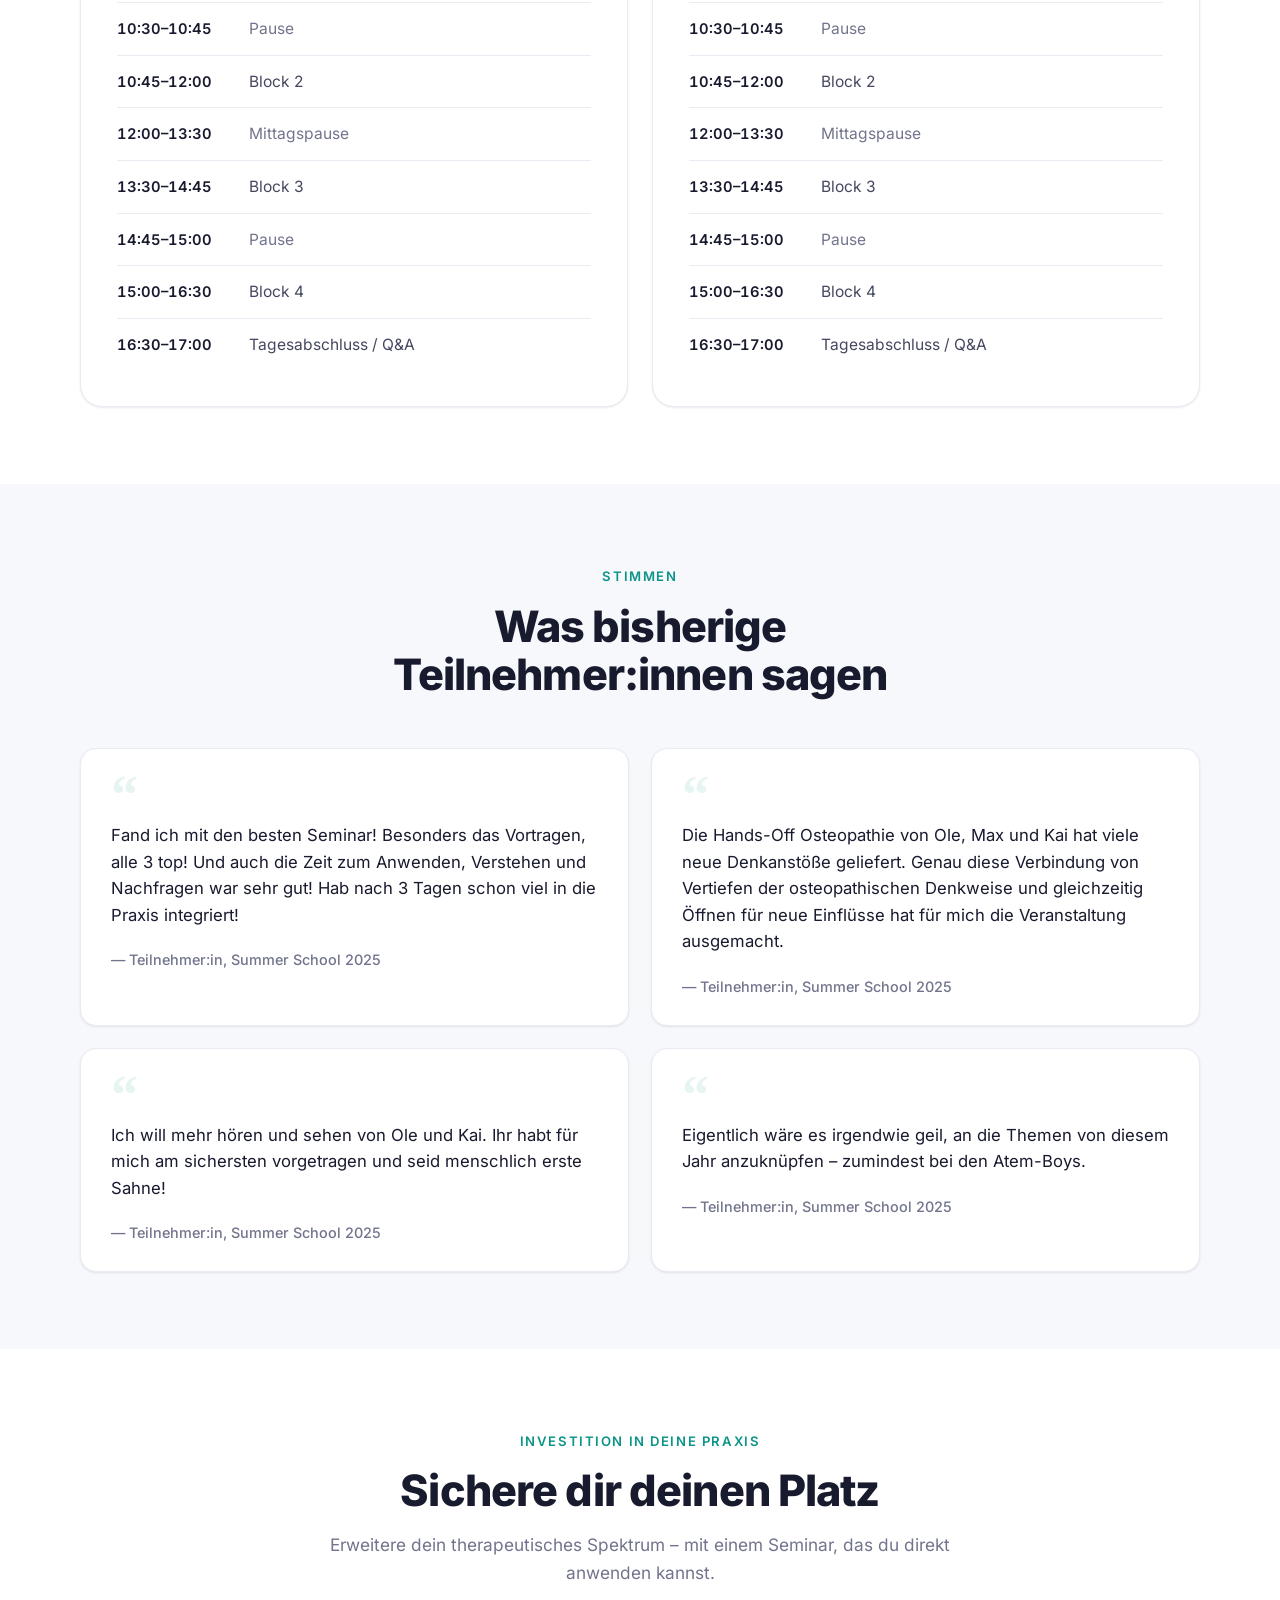
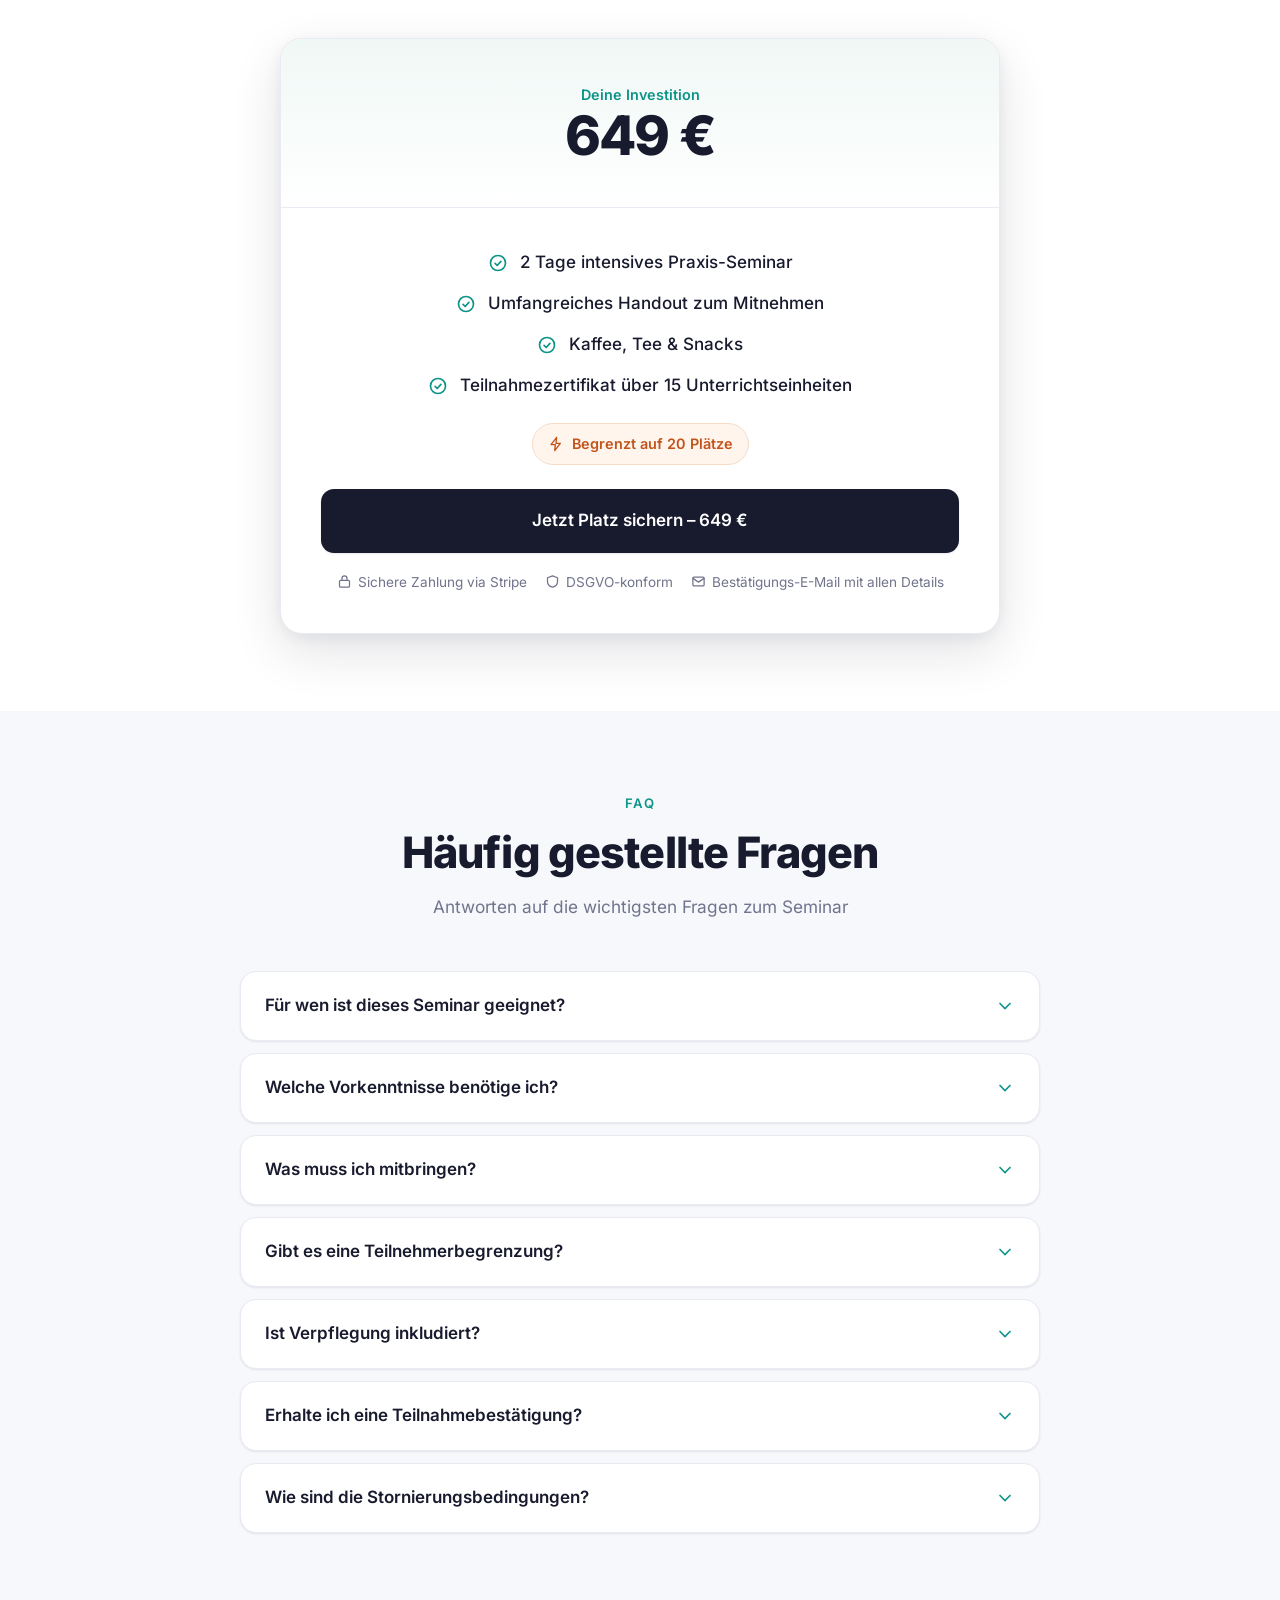
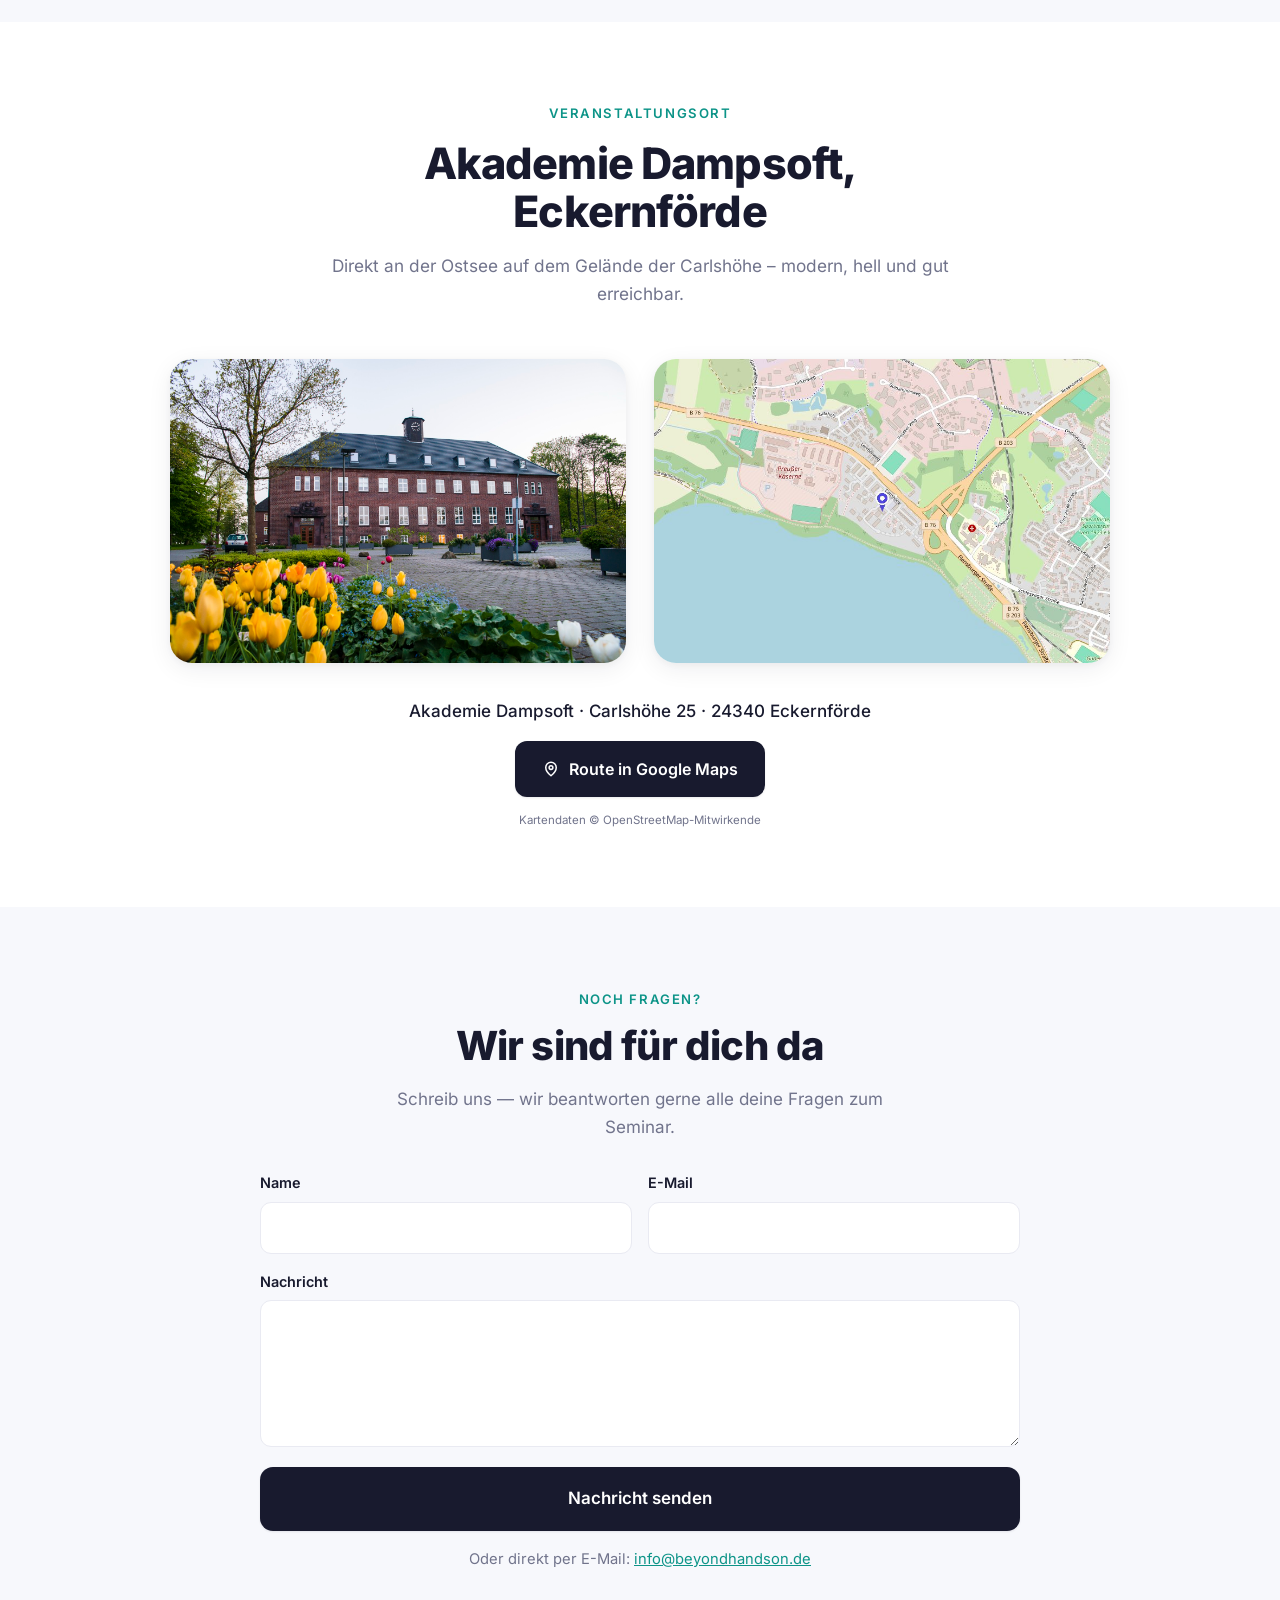
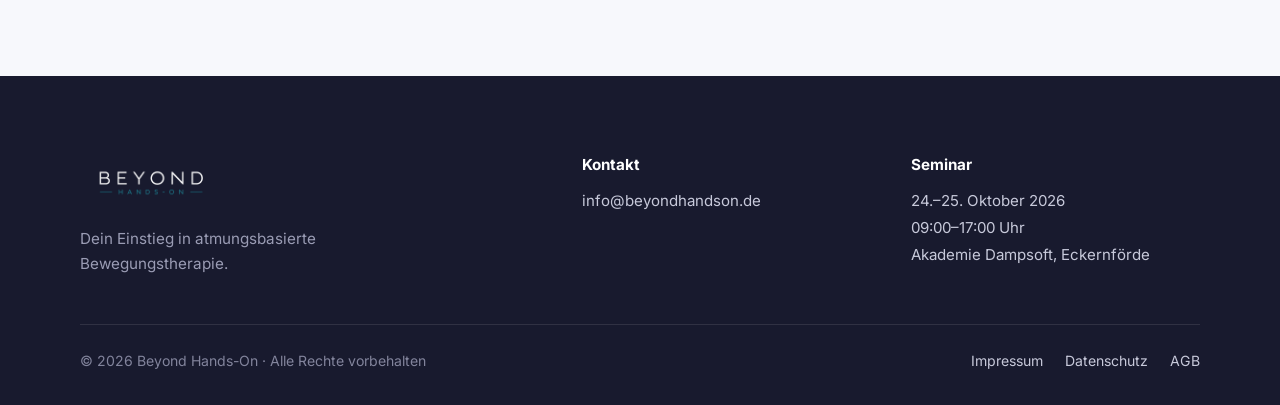
==== commit 1658d460: "Max' Credo nach seinem Wortlaut: 'Es bleibt Osteopathie, solange Grundprinzipien geachtet werden' Co" ====
--- a/index.html
+++ b/index.html
@@ -170,7 +170,7 @@
             <div class="team-card__body">
               <div class="team-card__name">Max Hake</div>
               <div class="team-card__role">Osteopath &amp; Heilpraktiker</div>
-              <p class="team-card__bio">Osteopath mit bewegungs- und belastungsorientiertem Ansatz. Sein Fokus: die Basics – Atmen und Gehen – und Selbstwirksamkeit. Sein Credo: Osteopathie muss nicht immer „Hands-On" bedeuten.</p>
+              <p class="team-card__bio">Osteopath mit bewegungs- und belastungsorientiertem Ansatz. Sein Fokus: die Basics – Atmen und Gehen – und Selbstwirksamkeit. Sein Credo: Es bleibt Osteopathie, solange Grundprinzipien geachtet werden.</p>
             </div>
           </article>
         </div>
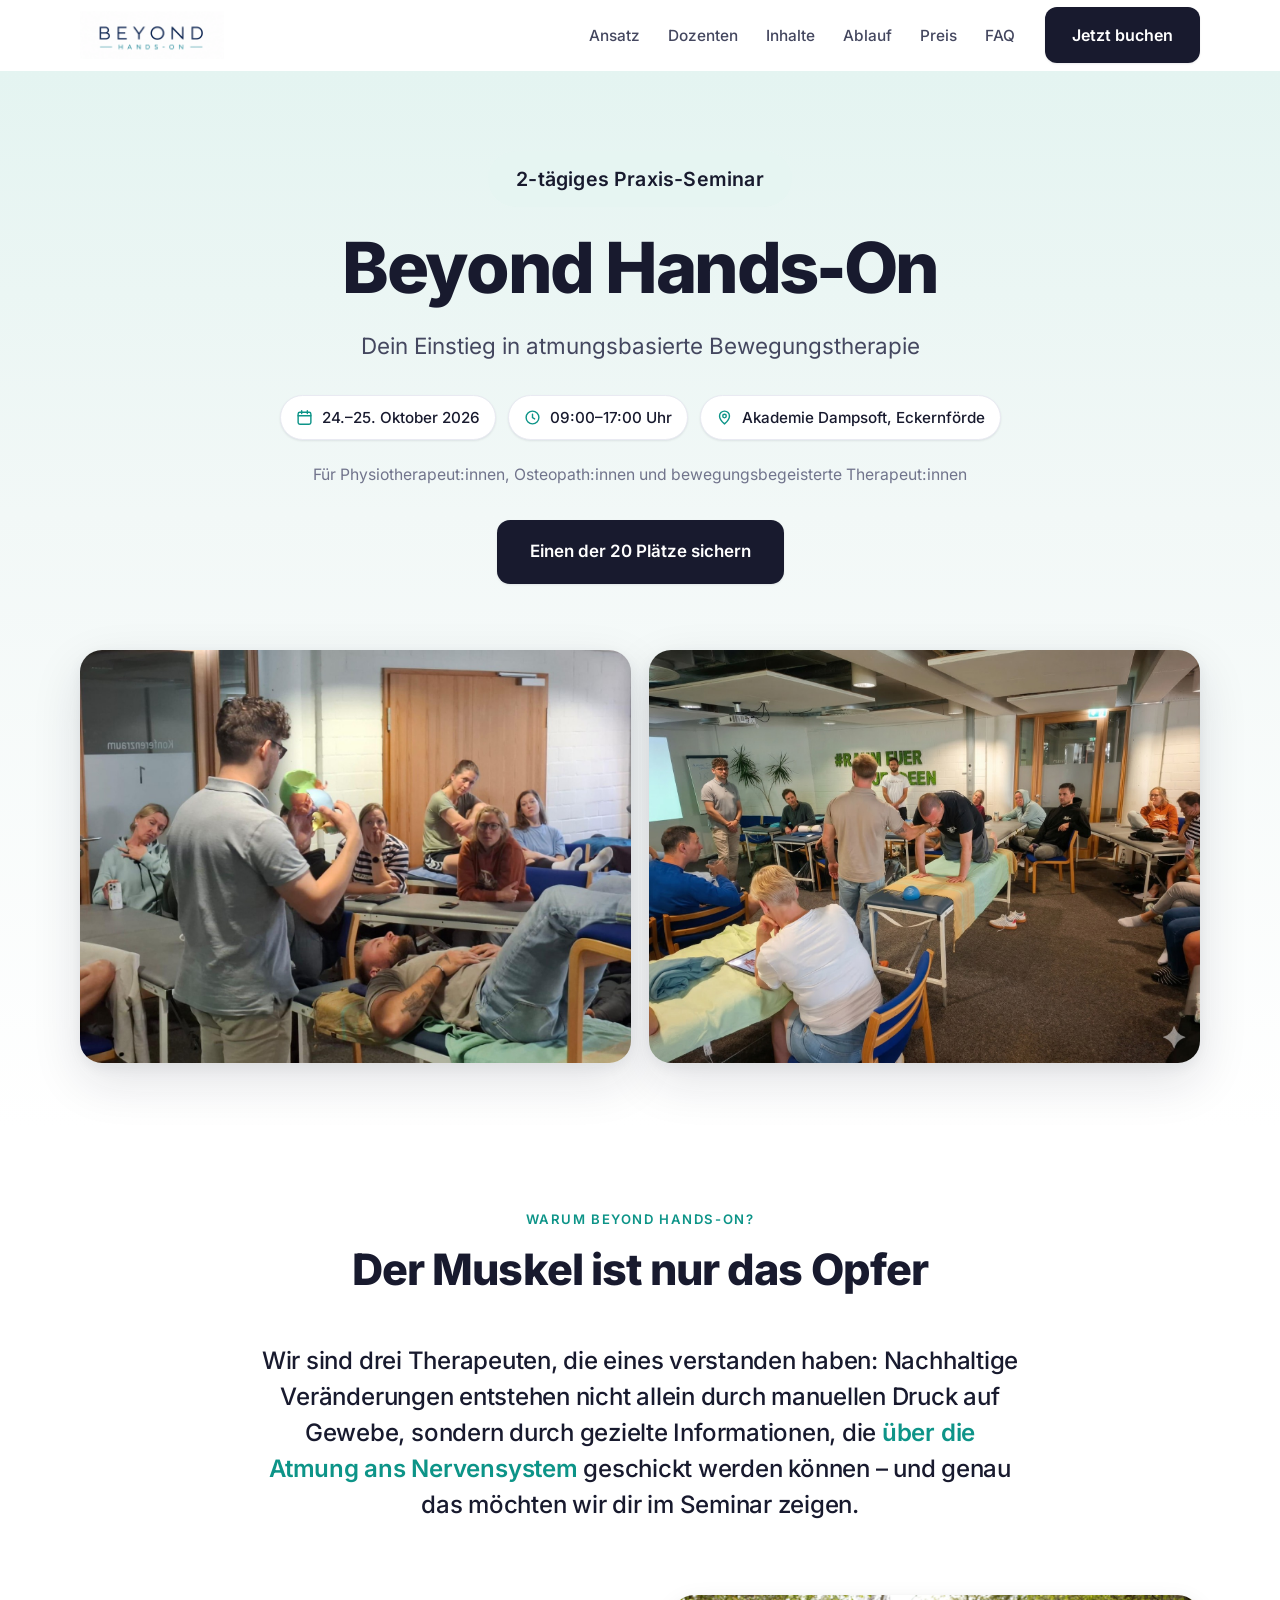
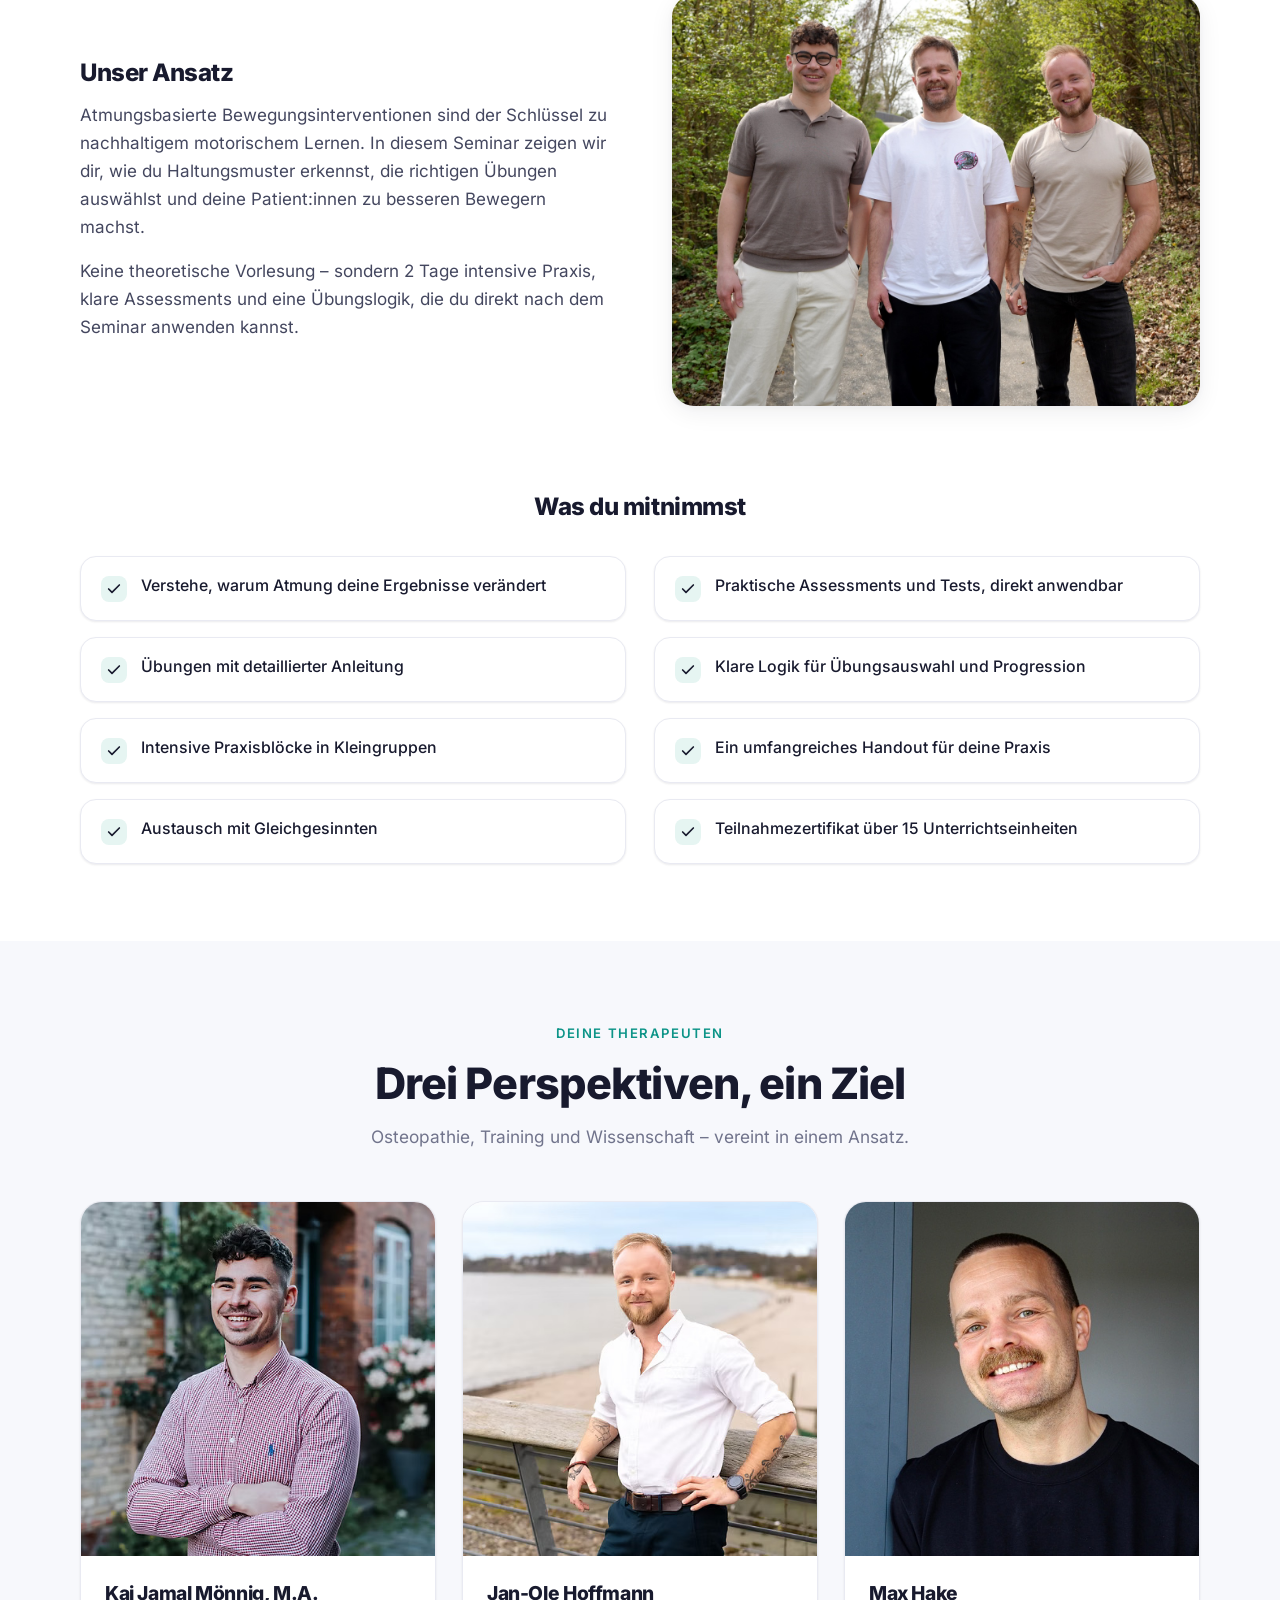
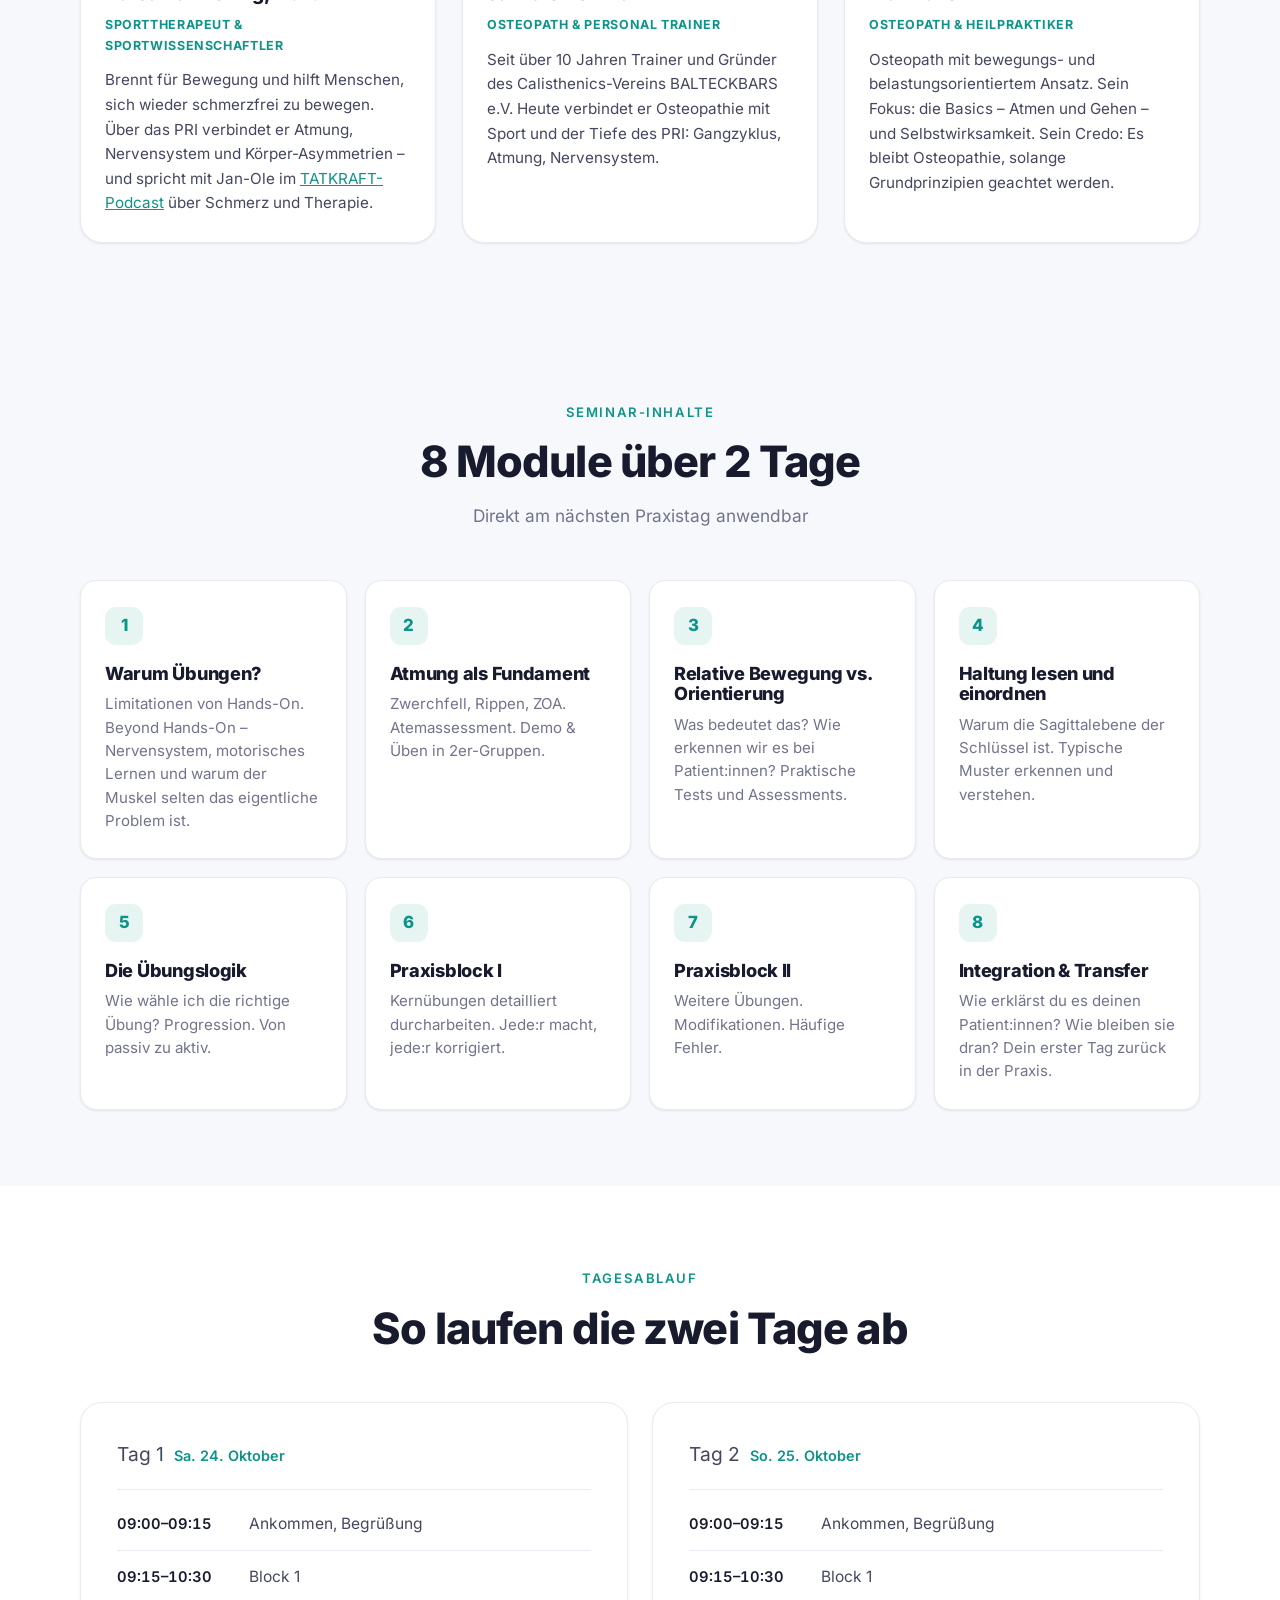
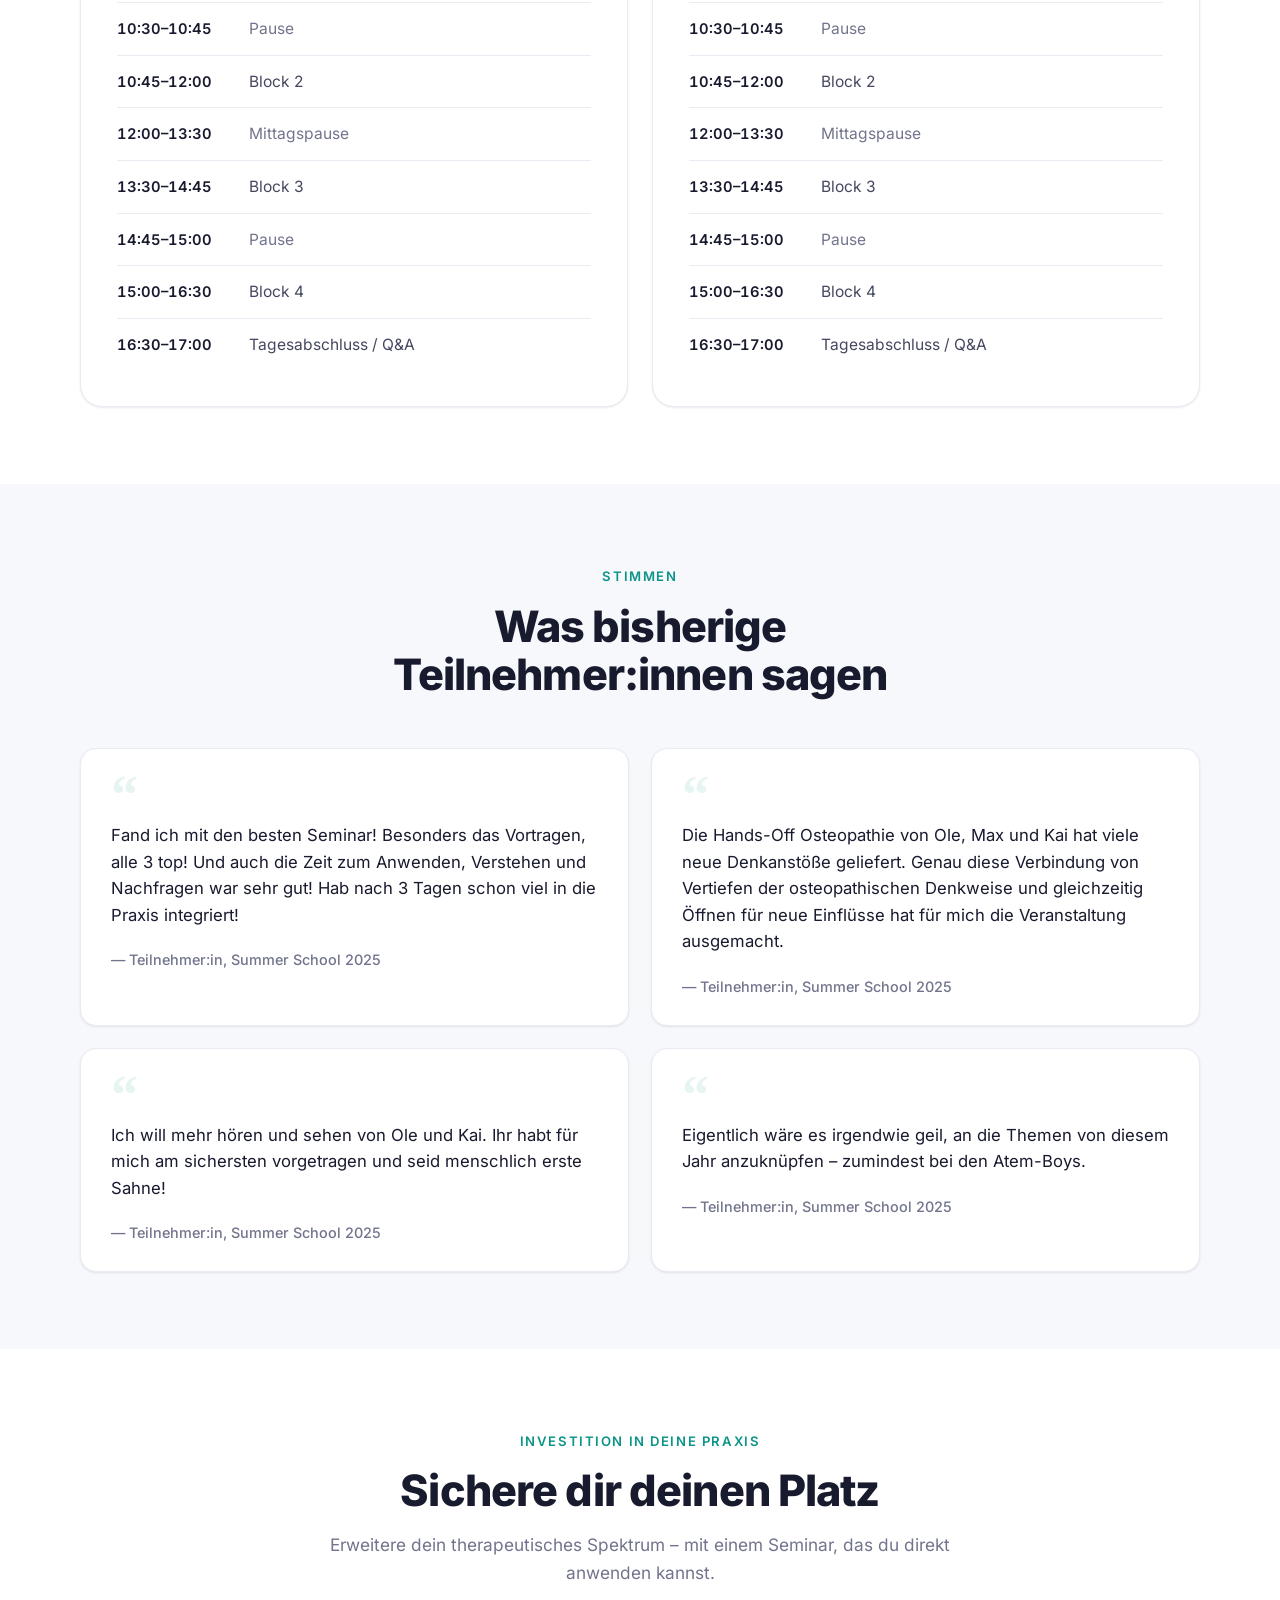
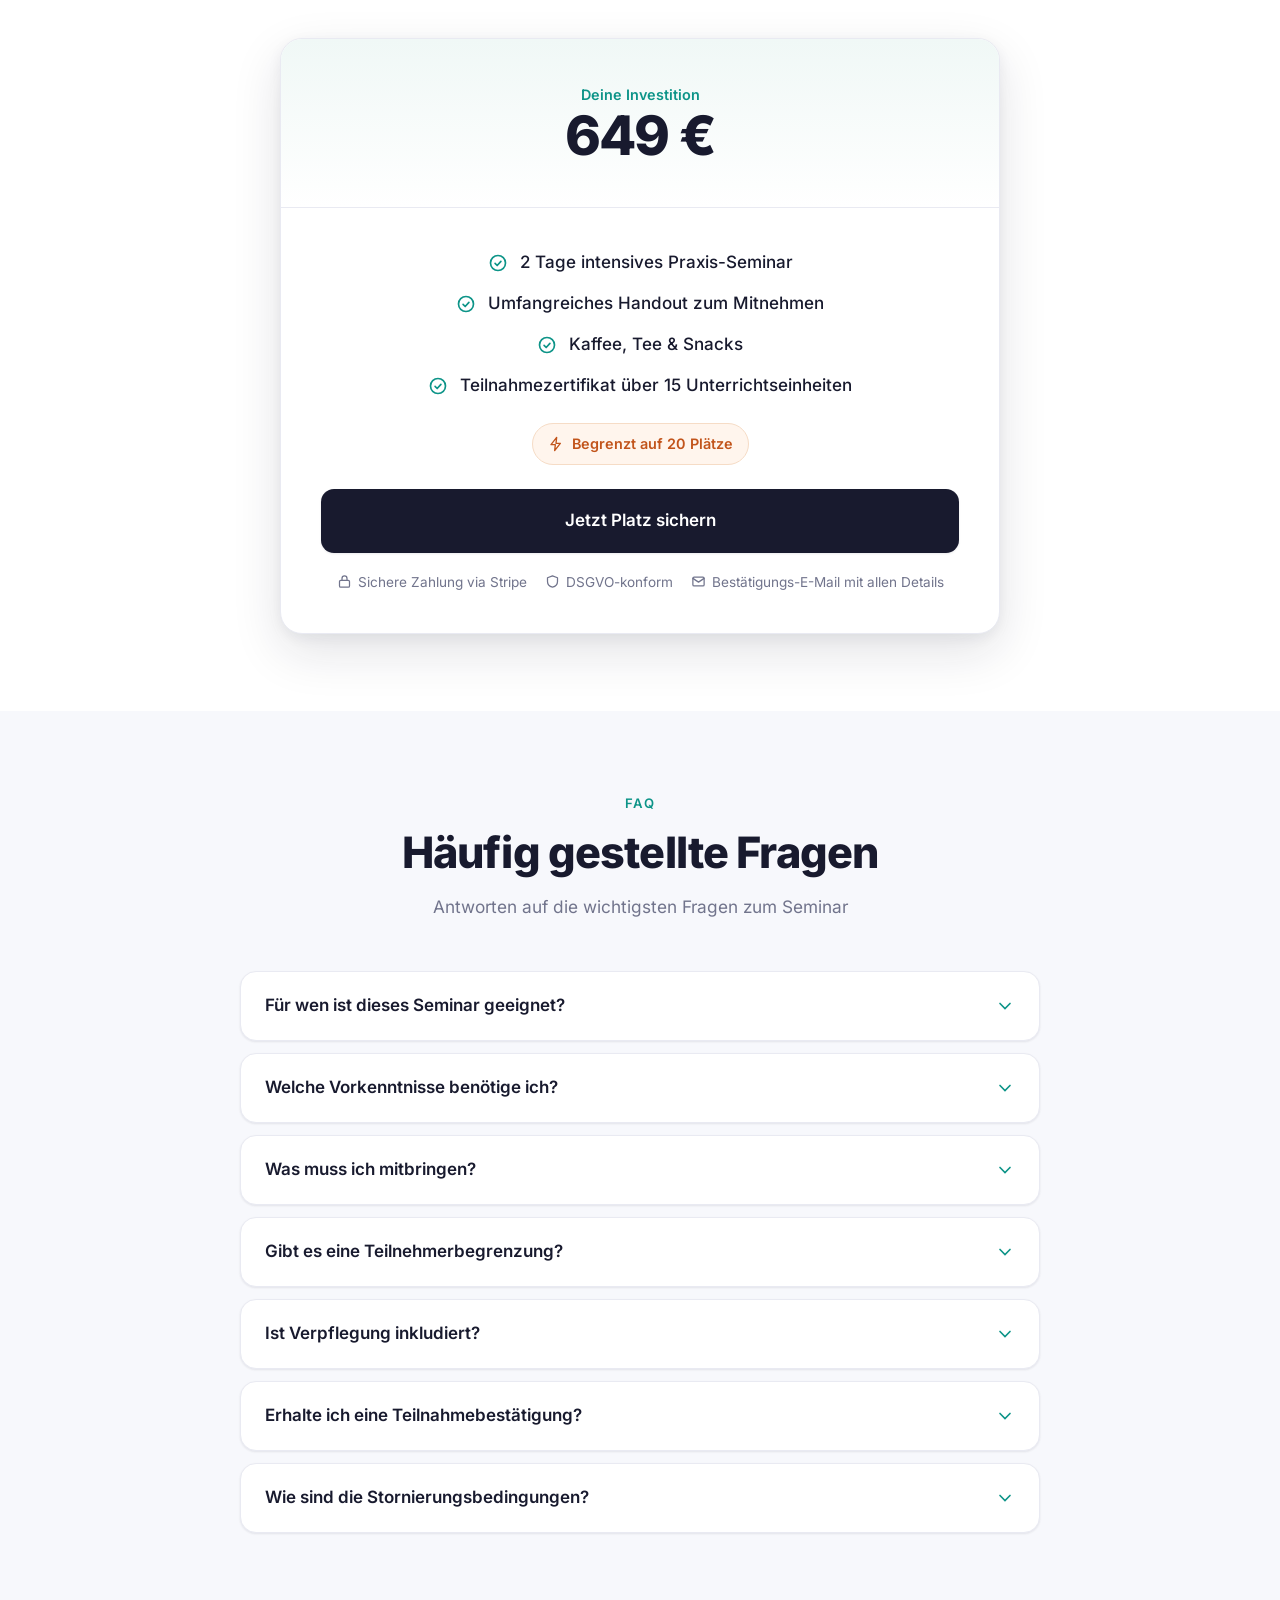
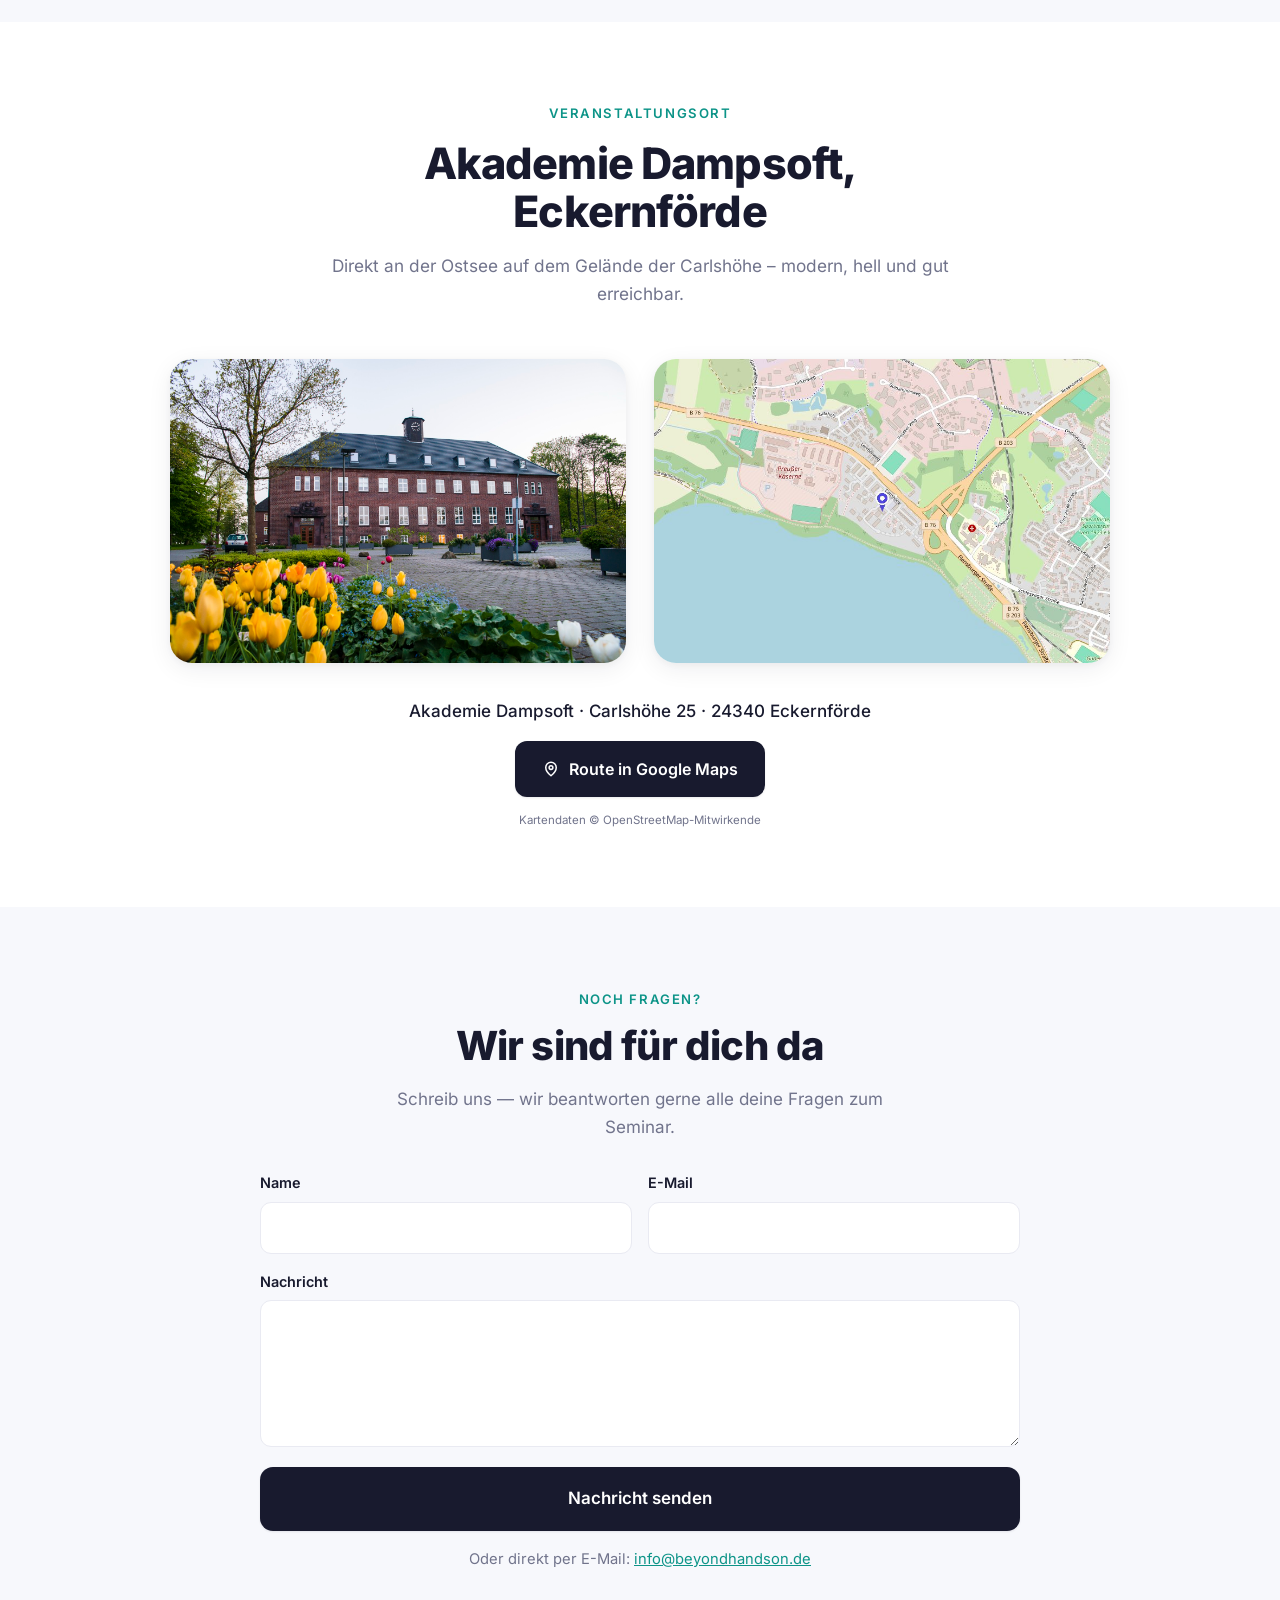
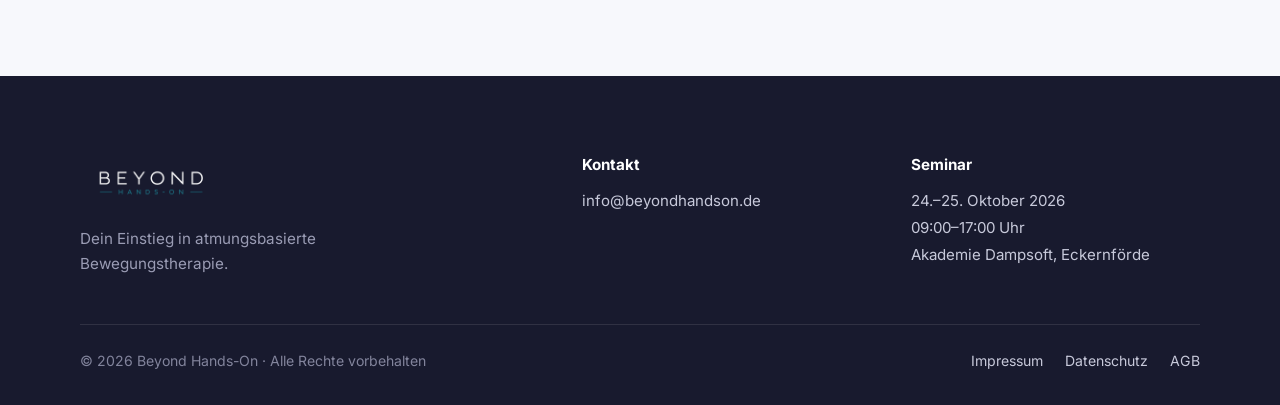
==== commit 5b47df41: "Buchungs-Flow: obere CTAs scrollen zur Preisbox, nur dort geht's zu Stripe; Preis aus Button-Text ra" ====
--- a/index.html
+++ b/index.html
@@ -46,7 +46,7 @@
           <li><a href="#booking">Preis</a></li>
           <li><a href="#faq">FAQ</a></li>
         </ul>
-        <a class="btn btn--primary nav__cta js-book" href="#booking">Jetzt buchen</a>
+        <a class="btn btn--primary nav__cta" href="#booking">Jetzt buchen</a>
         <button class="nav-toggle" id="nav-toggle" aria-label="Menü öffnen" aria-expanded="false" aria-controls="nav-links">
           <svg class="icon-open" viewBox="0 0 24 24" fill="none" stroke="currentColor" stroke-width="2" stroke-linecap="round"><path d="M4 7h16M4 12h16M4 17h16"/></svg>
           <svg class="icon-close" viewBox="0 0 24 24" fill="none" stroke="currentColor" stroke-width="2" stroke-linecap="round"><path d="M6 6l12 12M18 6L6 18"/></svg>
@@ -83,7 +83,7 @@
           <p class="hero__audience">Für Physiotherapeut:innen, Osteopath:innen und bewegungsbegeisterte Therapeut:innen</p>
 
           <div class="hero__cta">
-            <a class="btn btn--primary btn--lg js-book" href="#booking">Einen der 20 Plätze sichern</a>
+            <a class="btn btn--primary btn--lg" href="#booking">Einen der 20 Plätze sichern</a>
           </div>
         </div>
 
@@ -298,7 +298,7 @@
             </div>
 
             <a class="btn btn--primary btn--lg btn--block js-book" href="mailto:info@beyondhandson.de?subject=Buchung%20Beyond%20Hands-On%20(24.%E2%80%9325.%20Okt%202026)&body=Hallo%20Team%2C%20ich%20m%C3%B6chte%20mich%20zum%20Seminar%20Beyond%20Hands-On%20anmelden.">
-              Jetzt Platz sichern – 649 €
+              Jetzt Platz sichern
             </a>
 
             <div class="pricing__trust">
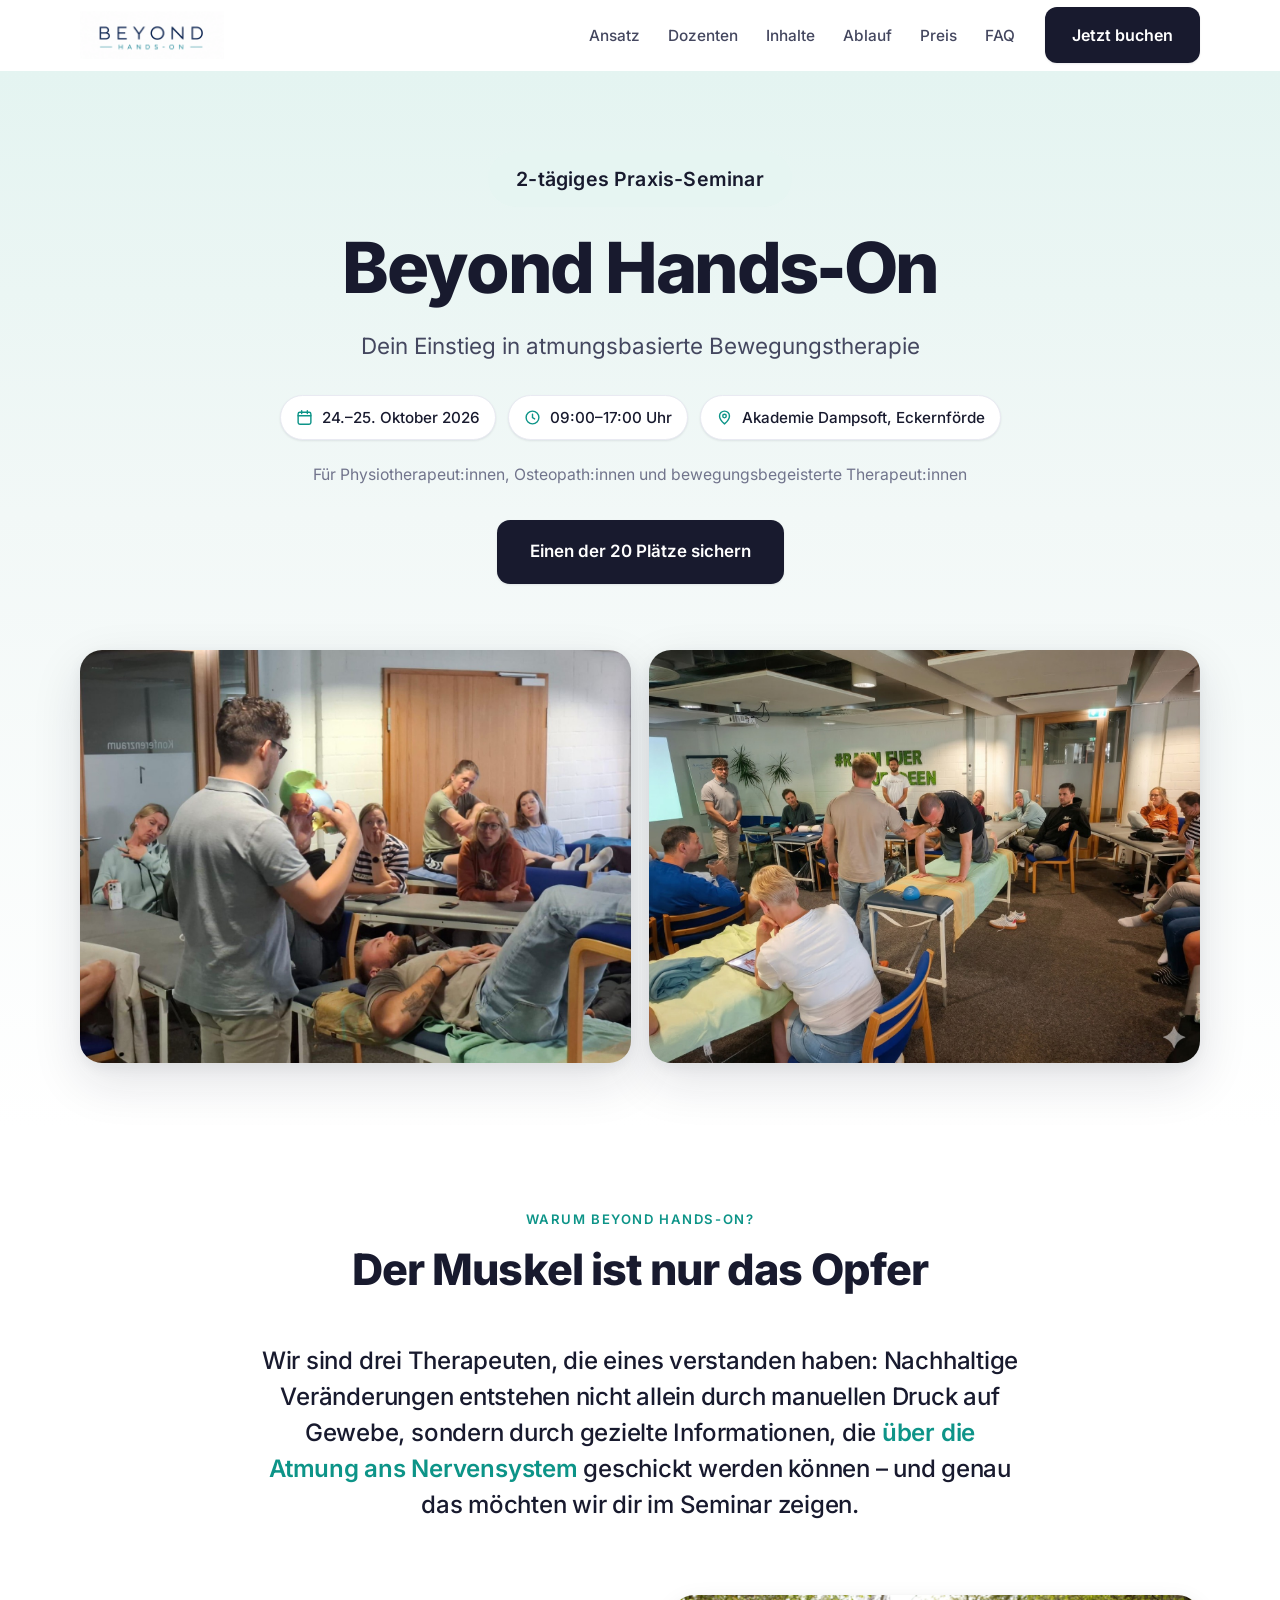
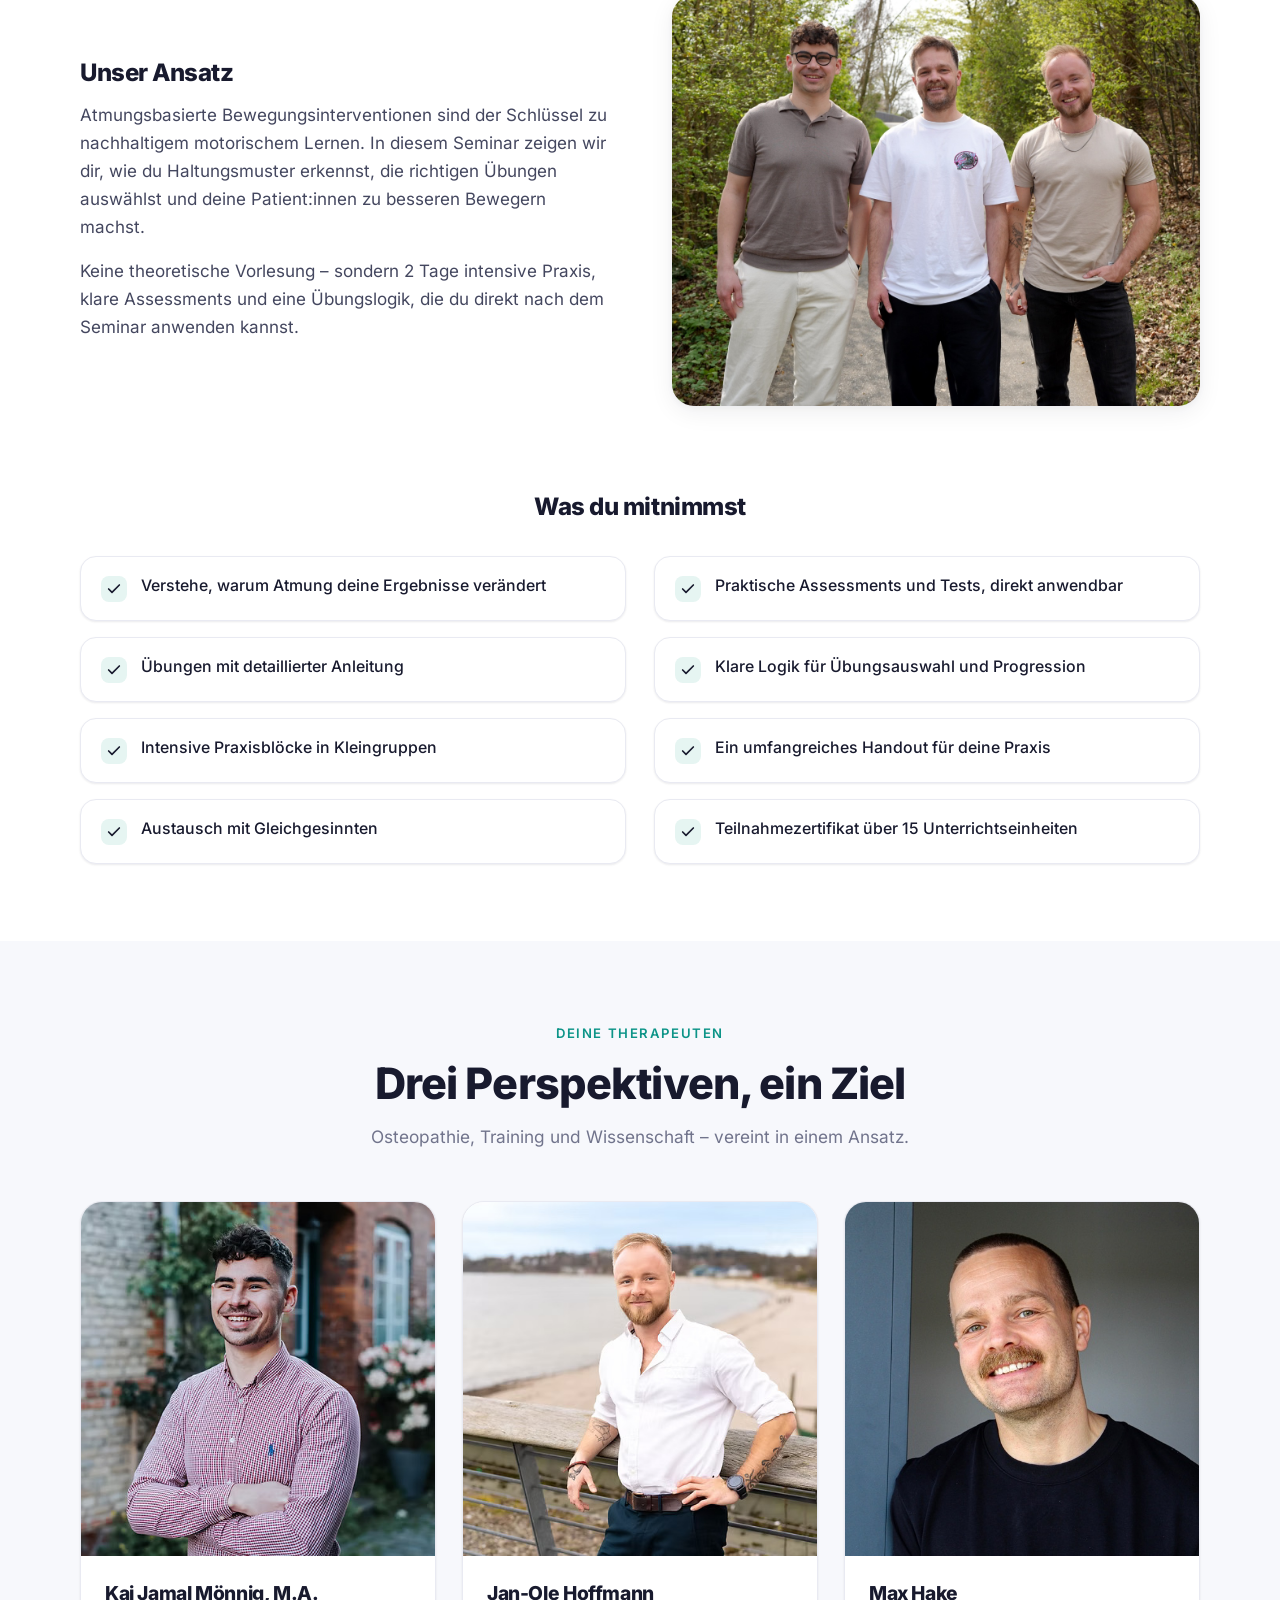
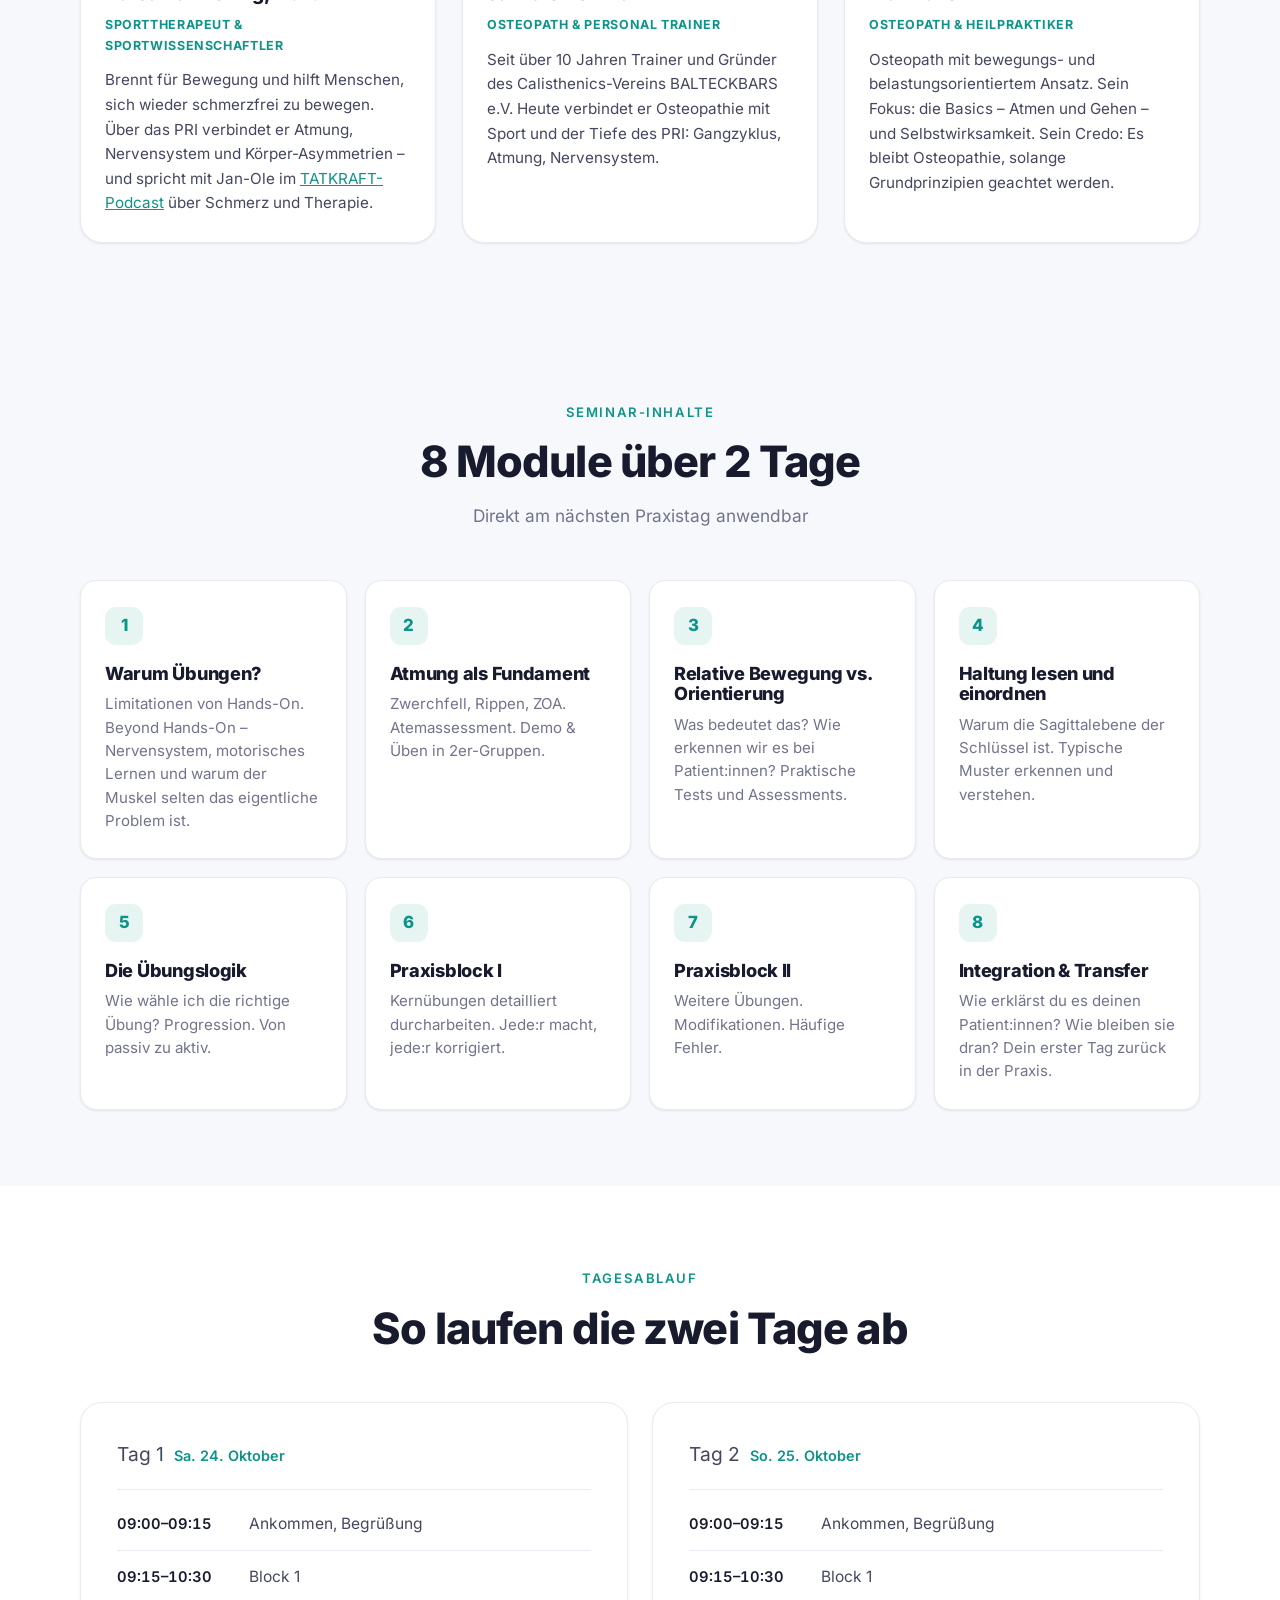
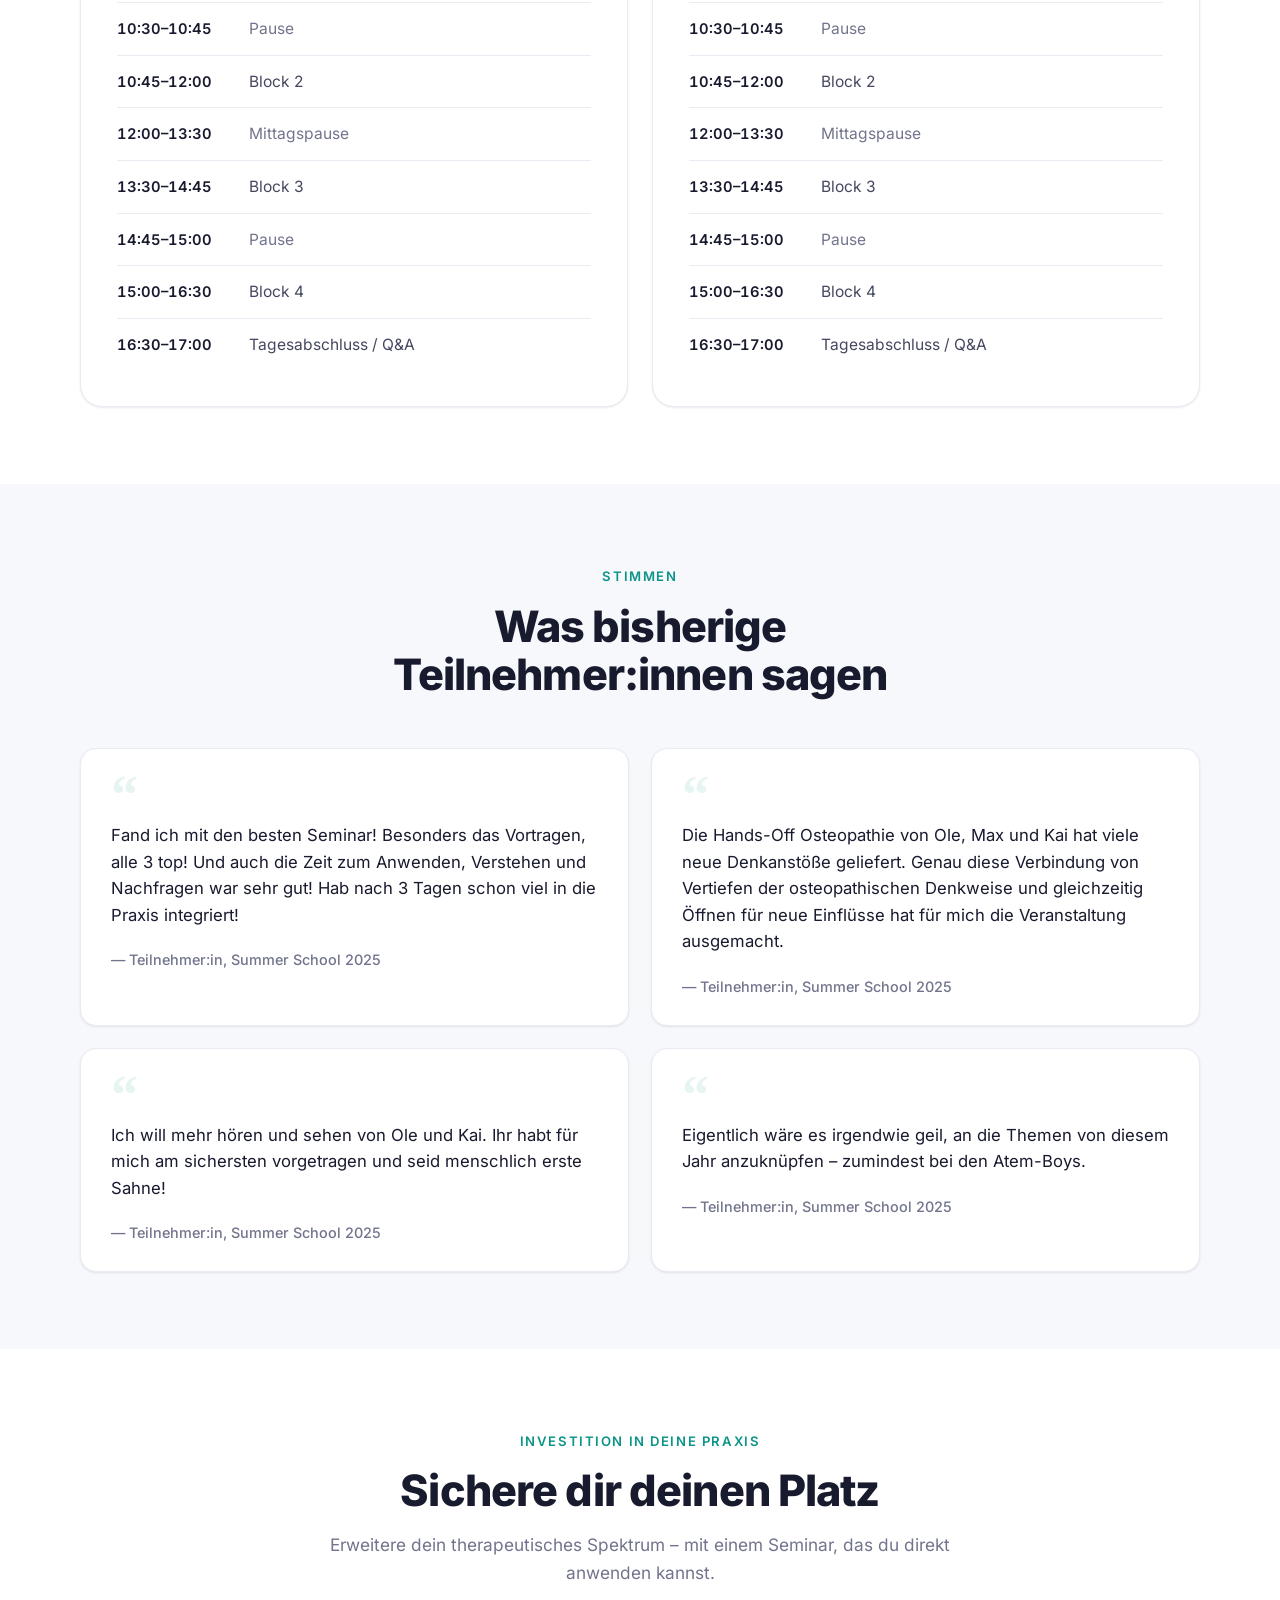
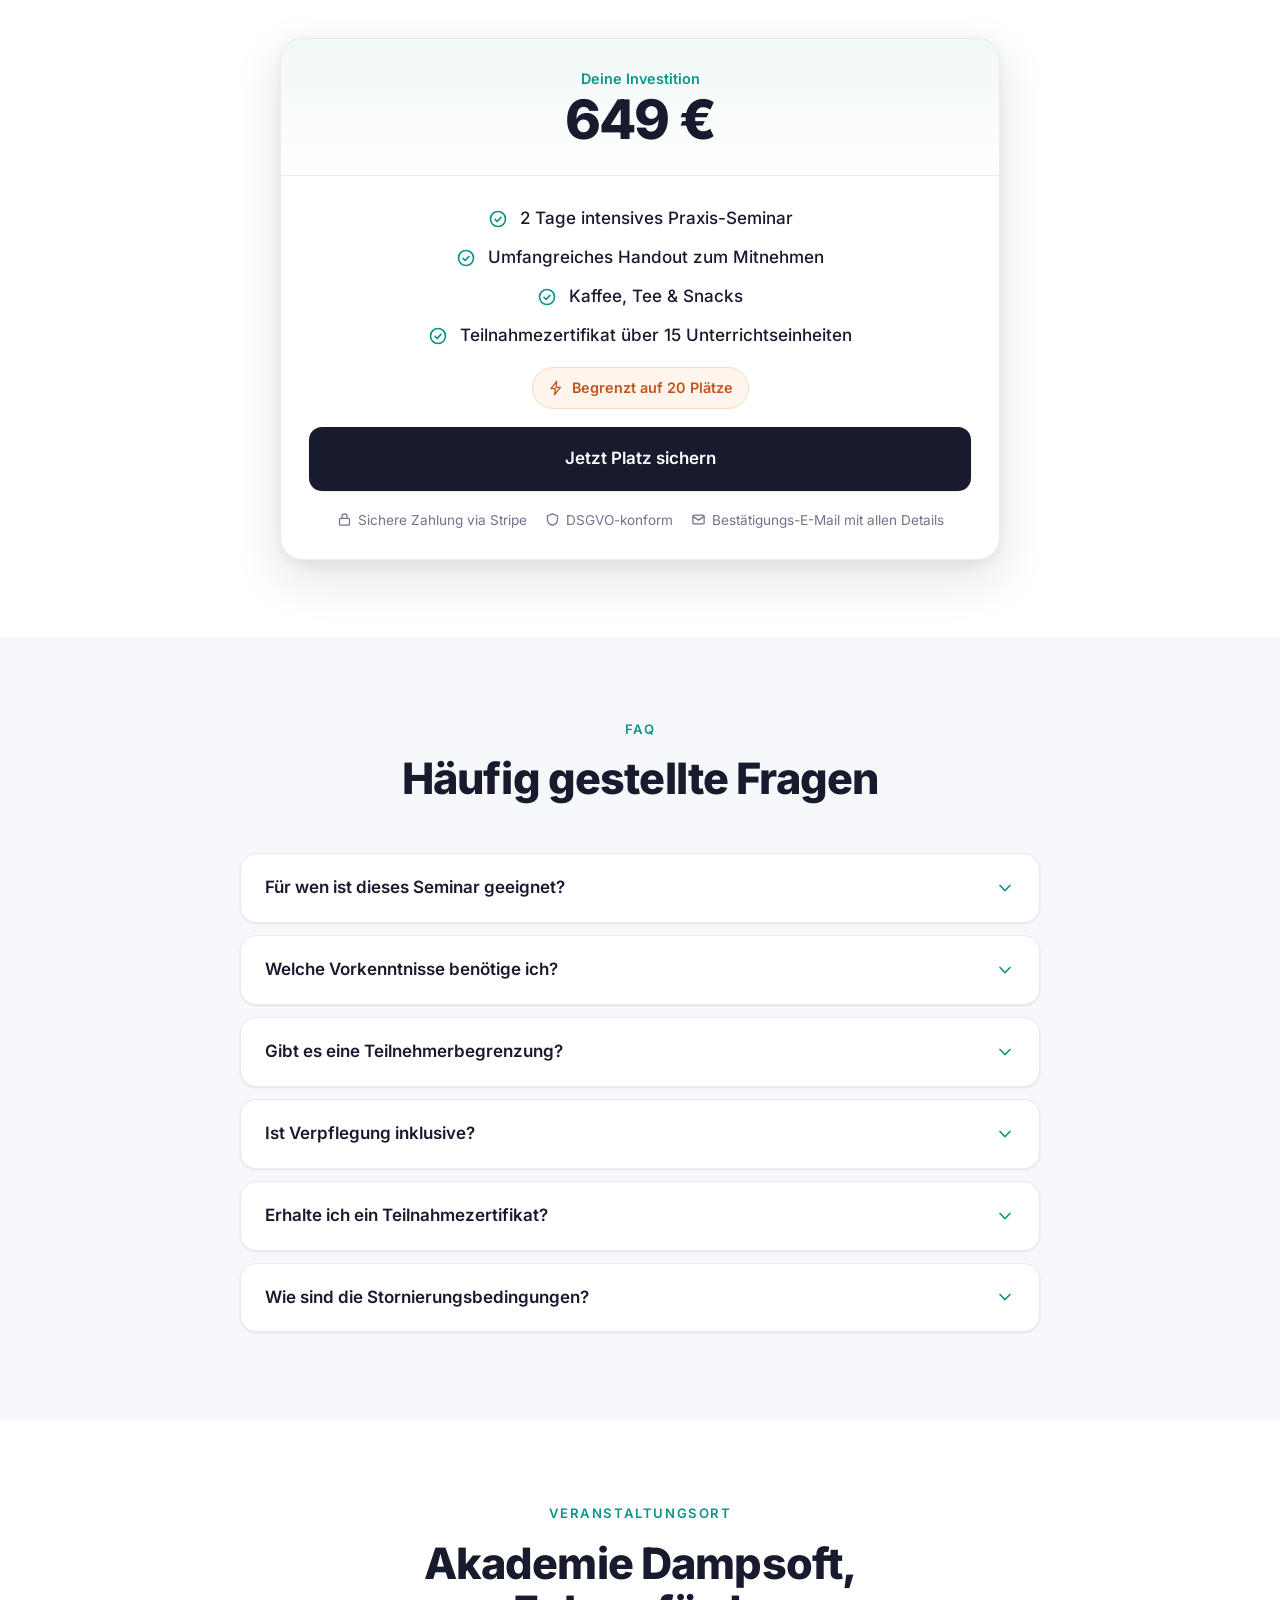
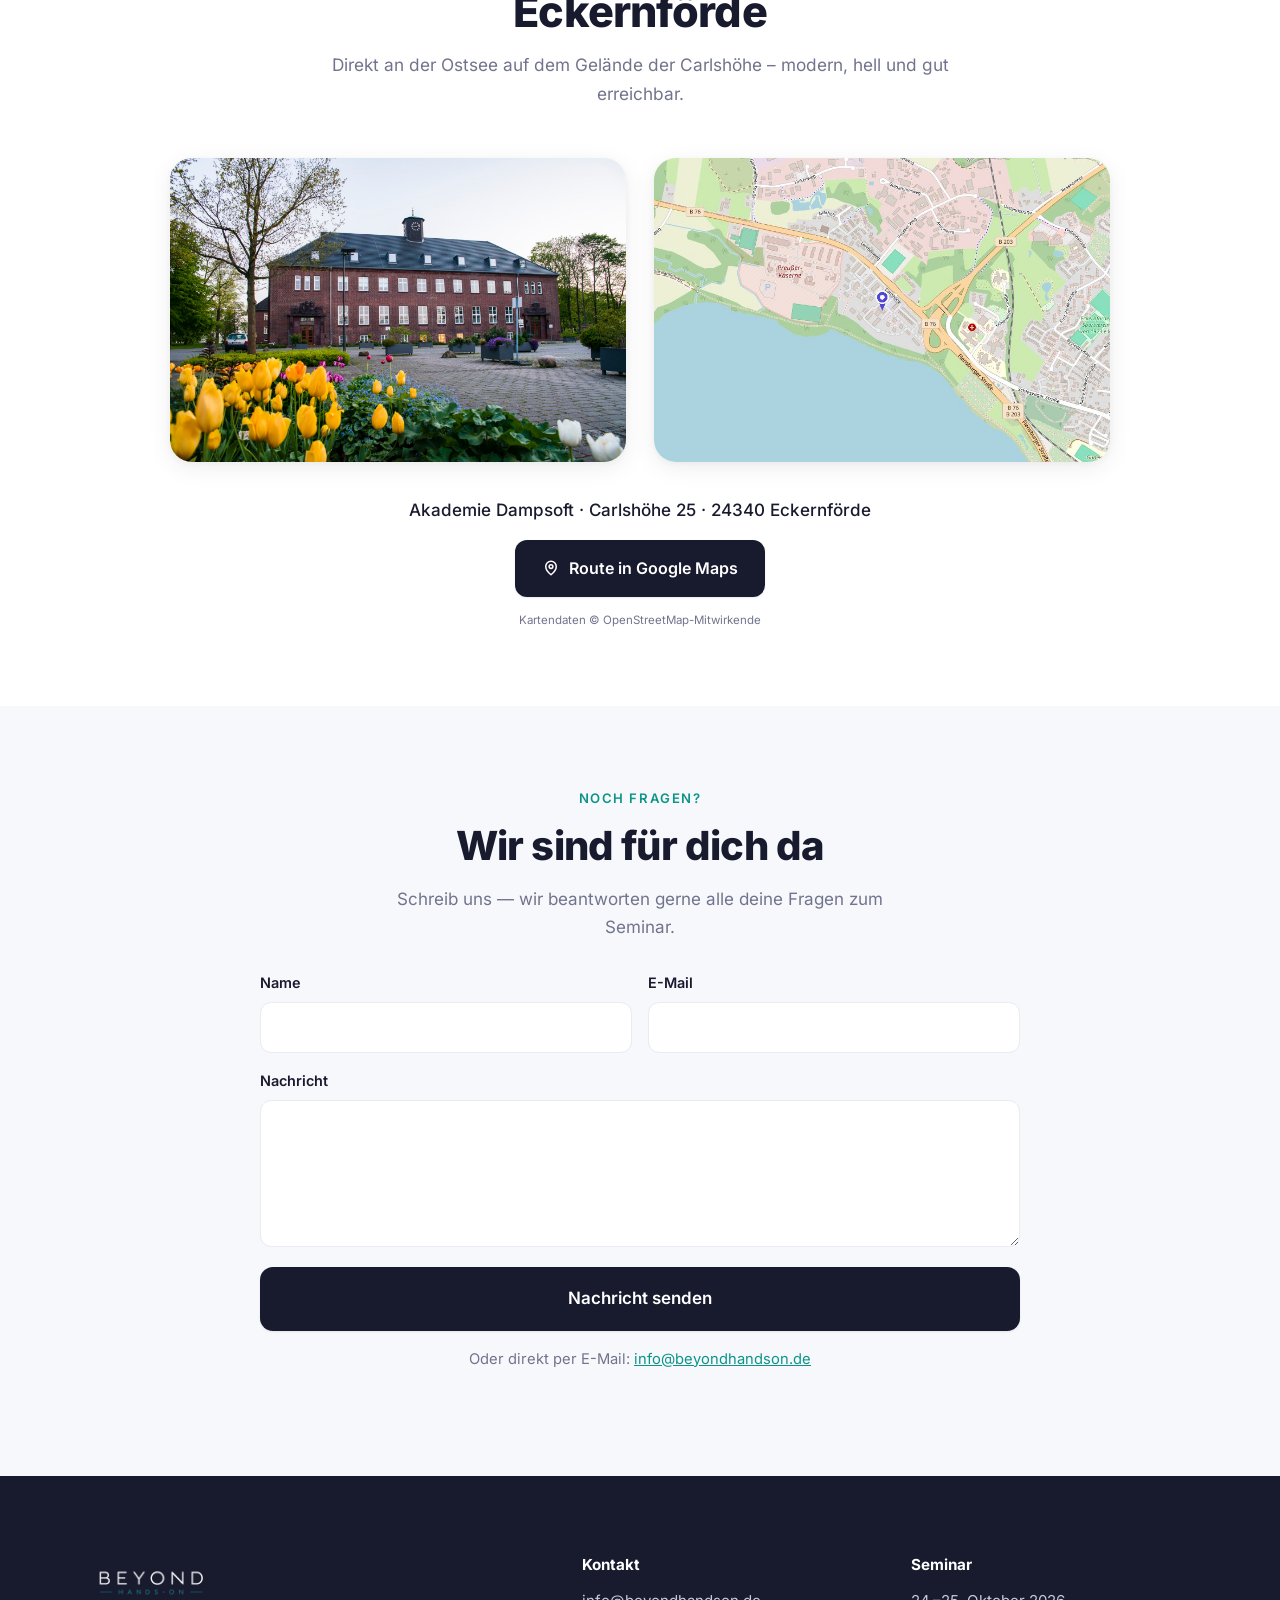
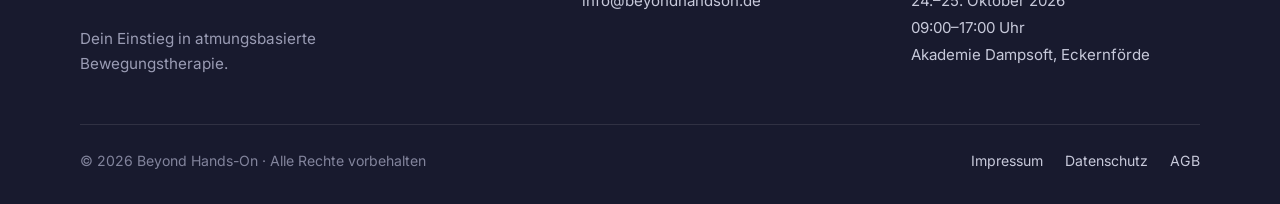
==== commit 62f72fd4: "FAQ aufgeraeumt: 'mitbringen' raus (kommt in Bestaetigungsmail), Zertifikat/inklusive vereinheitlich" ====
--- a/index.html
+++ b/index.html
@@ -326,7 +326,6 @@
         <div class="section-head reveal">
           <span class="eyebrow">FAQ</span>
           <h2>Häufig gestellte Fragen</h2>
-          <p>Antworten auf die wichtigsten Fragen zum Seminar</p>
         </div>
 
         <div class="faq">
@@ -341,22 +340,17 @@
           </div>
 
           <div class="faq__item">
-            <button class="faq__q" aria-expanded="false">Was muss ich mitbringen?<svg viewBox="0 0 24 24" fill="none" stroke="currentColor" stroke-width="2" stroke-linecap="round"><path d="M6 9l6 6 6-6"/></svg></button>
-            <div class="faq__a"><div class="faq__a-inner">Bequeme Kleidung für praktische Übungen, Schreibmaterial und ggf. eine Yogamatte. Handouts und weiteres Material werden von uns gestellt.</div></div>
-          </div>
-
-          <div class="faq__item">
             <button class="faq__q" aria-expanded="false">Gibt es eine Teilnehmerbegrenzung?<svg viewBox="0 0 24 24" fill="none" stroke="currentColor" stroke-width="2" stroke-linecap="round"><path d="M6 9l6 6 6-6"/></svg></button>
             <div class="faq__a"><div class="faq__a-inner">Ja, wir begrenzen bewusst auf 20 Plätze – für intensives Üben, persönliches Feedback und echten Austausch.</div></div>
           </div>
 
           <div class="faq__item">
-            <button class="faq__q" aria-expanded="false">Ist Verpflegung inkludiert?<svg viewBox="0 0 24 24" fill="none" stroke="currentColor" stroke-width="2" stroke-linecap="round"><path d="M6 9l6 6 6-6"/></svg></button>
+            <button class="faq__q" aria-expanded="false">Ist Verpflegung inklusive?<svg viewBox="0 0 24 24" fill="none" stroke="currentColor" stroke-width="2" stroke-linecap="round"><path d="M6 9l6 6 6-6"/></svg></button>
             <div class="faq__a"><div class="faq__a-inner">Kaffee, Tee und Snacks sind in den Pausen inklusive. Für das Mittagessen gibt es mehrere Optionen in direkter Nähe zur Akademie.</div></div>
           </div>
 
           <div class="faq__item">
-            <button class="faq__q" aria-expanded="false">Erhalte ich eine Teilnahmebestätigung?<svg viewBox="0 0 24 24" fill="none" stroke="currentColor" stroke-width="2" stroke-linecap="round"><path d="M6 9l6 6 6-6"/></svg></button>
+            <button class="faq__q" aria-expanded="false">Erhalte ich ein Teilnahmezertifikat?<svg viewBox="0 0 24 24" fill="none" stroke="currentColor" stroke-width="2" stroke-linecap="round"><path d="M6 9l6 6 6-6"/></svg></button>
             <div class="faq__a"><div class="faq__a-inner">Ja. Du erhältst ein Teilnahmezertifikat über 15 Unterrichtseinheiten, das du bei deinem Berufsverband zur Anrechnung als Fortbildung einreichen kannst.</div></div>
           </div>
 
--- a/css/styles.css
+++ b/css/styles.css
@@ -200,6 +200,12 @@
 .btn--ghost:hover { background: var(--bg-alt); transform: translateY(-1px); }
 .btn--lg { padding: 17px 32px; font-size: 1.06rem; border-radius: 13px; }
 .btn--block { width: 100%; }
+.btn--soldout {
+  background: #9aa3af;
+  cursor: default;
+  pointer-events: none;
+  box-shadow: none;
+}
 
 /* ---- Header ------------------------------------------------------------- */
 .site-header {
@@ -494,7 +500,7 @@
   overflow: hidden;
 }
 .pricing__head {
-  padding: clamp(30px, 4vw, 44px);
+  padding: clamp(20px, 3vw, 28px);
   background: linear-gradient(180deg, #f0f8f6, #ffffff);
   border-bottom: 1px solid var(--line);
   text-align: center;
@@ -526,8 +532,8 @@
   color: var(--accent);
   font-weight: 600;
 }
-.pricing__body { padding: clamp(28px, 4vw, 40px); text-align: center; }
-.pricing__list { list-style: none; padding: 0; display: grid; gap: 13px; margin-bottom: 24px; }
+.pricing__body { padding: clamp(20px, 3vw, 28px); text-align: center; }
+.pricing__list { list-style: none; padding: 0; display: grid; gap: 11px; margin-bottom: 18px; }
 .pricing__list li { display: flex; gap: 12px; align-items: center; justify-content: center; color: var(--ink); font-weight: 500; }
 .pricing__list svg { width: 20px; height: 20px; color: var(--accent); flex: none; margin-top: 2px; }
 .pricing__limit {
@@ -541,7 +547,7 @@
   border-radius: 999px;
   font-size: .9rem;
   font-weight: 600;
-  margin-bottom: 24px;
+  margin-bottom: 18px;
 }
 .pricing__trust {
   margin-top: 18px;
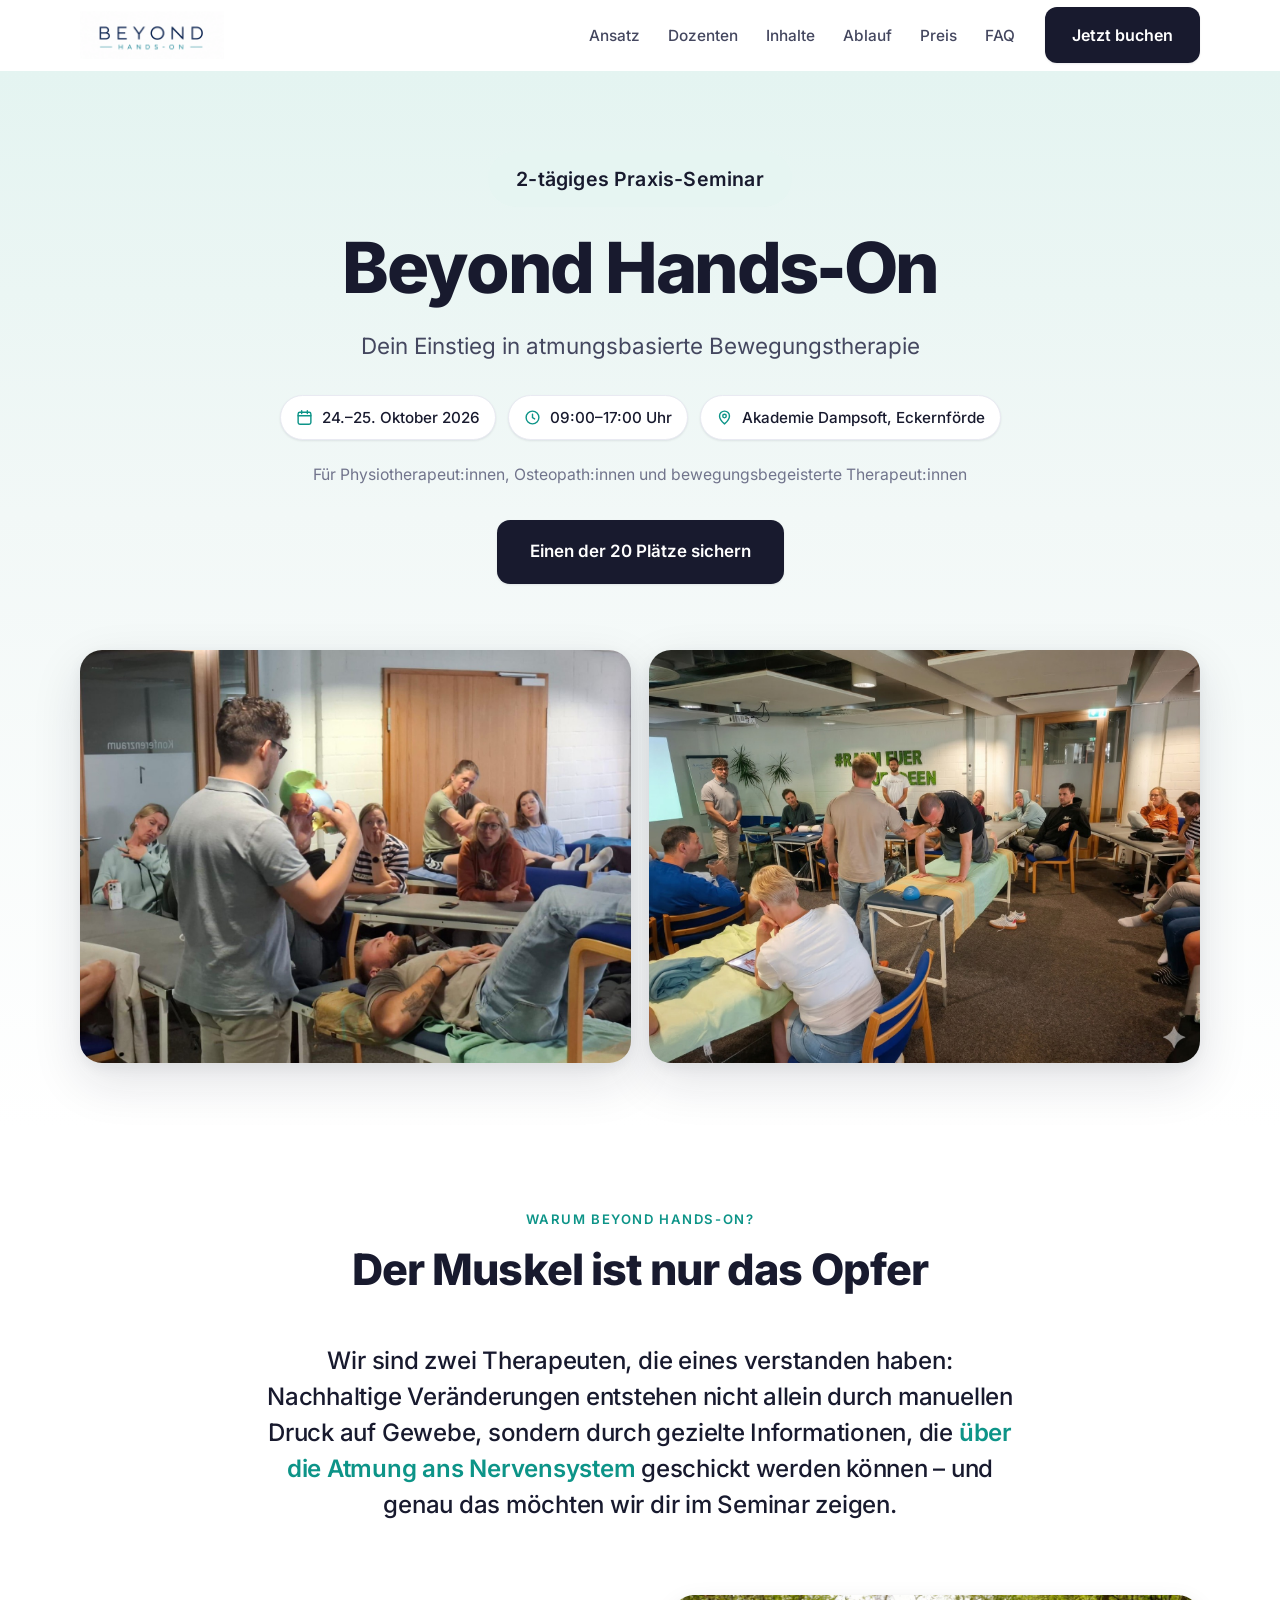
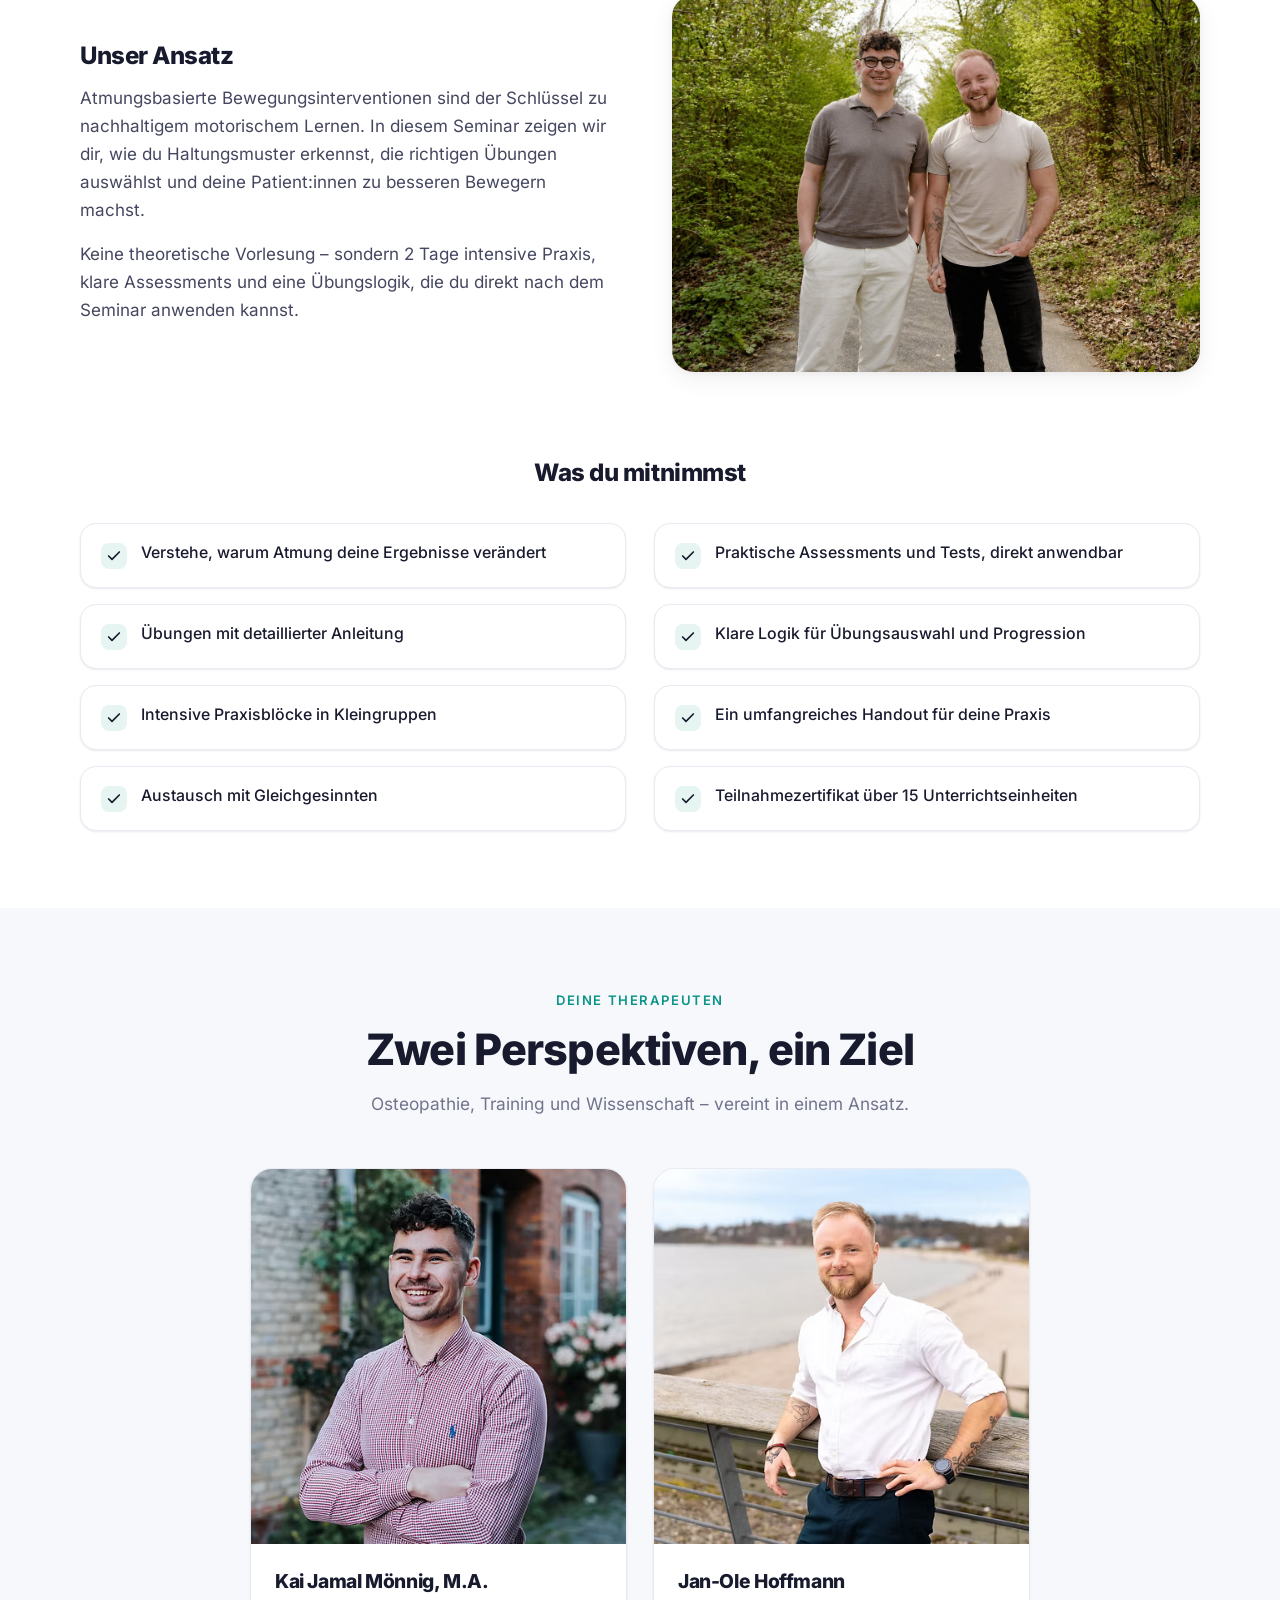
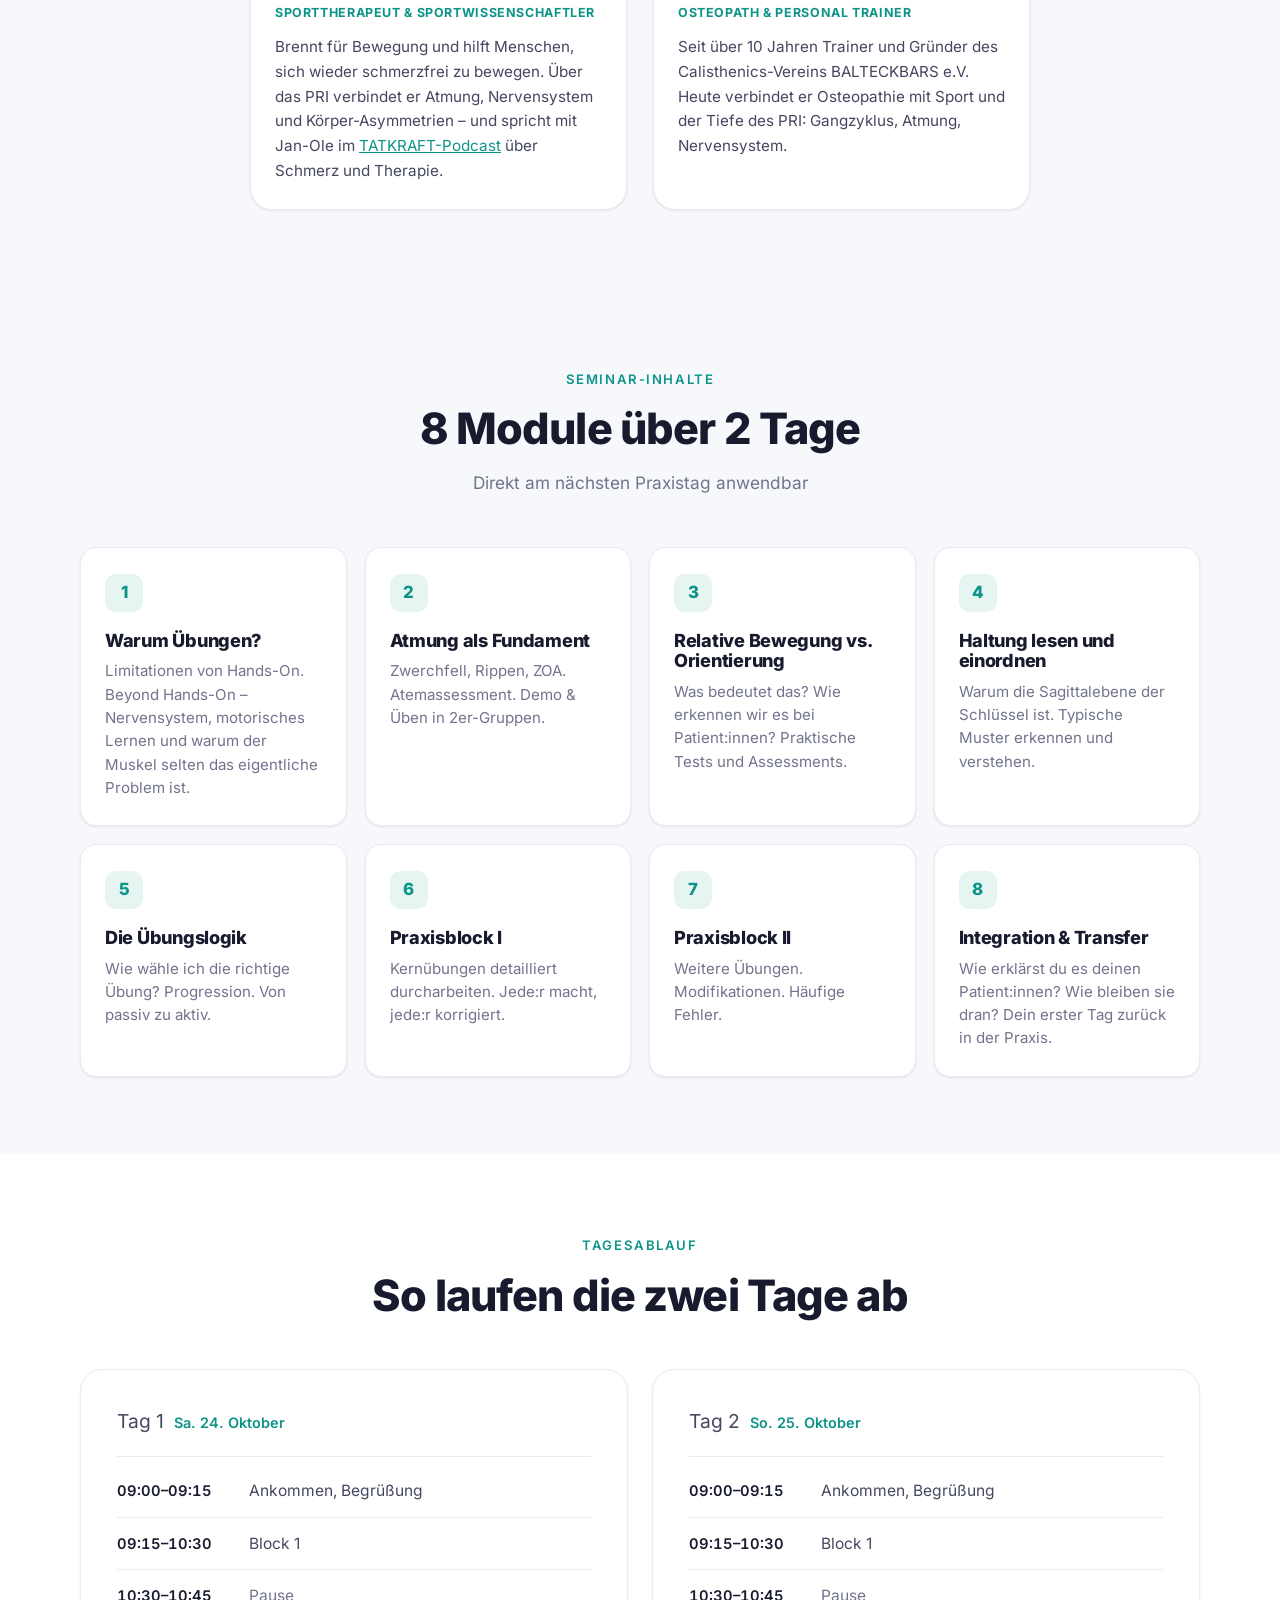
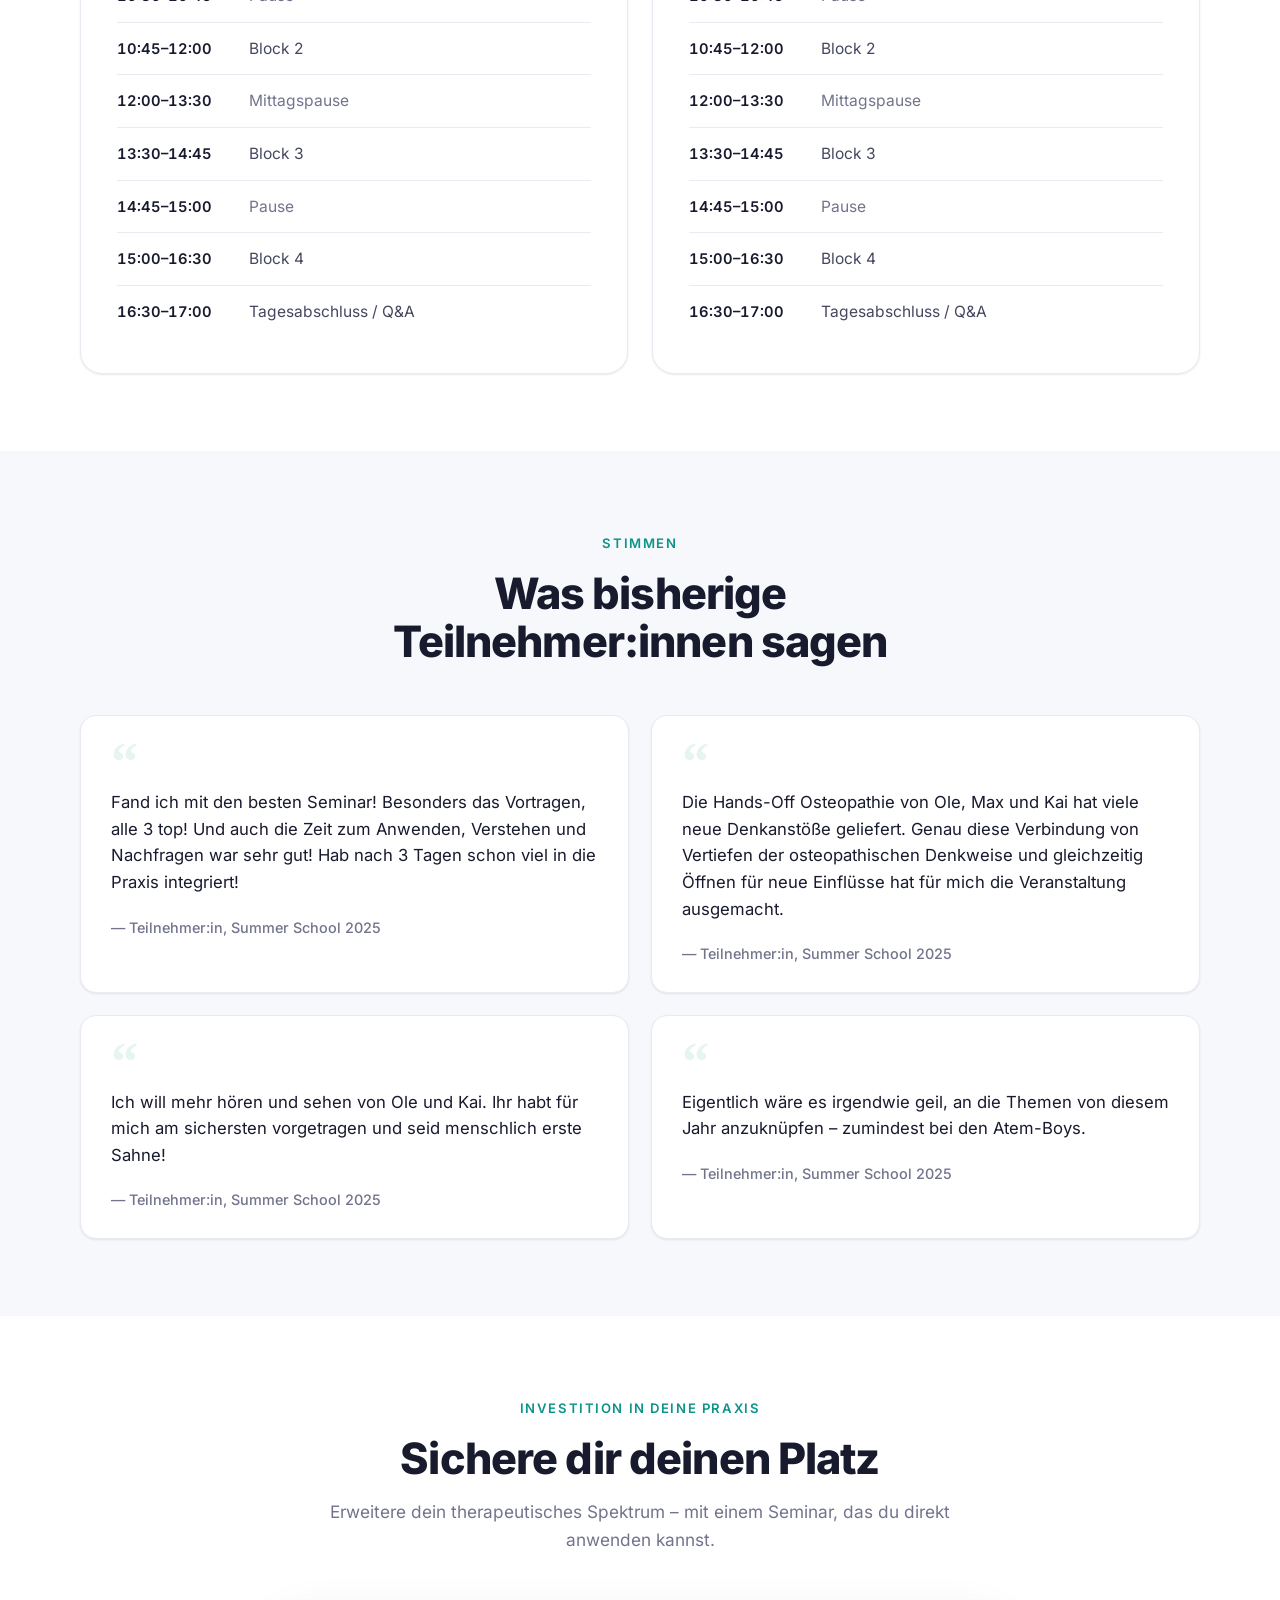
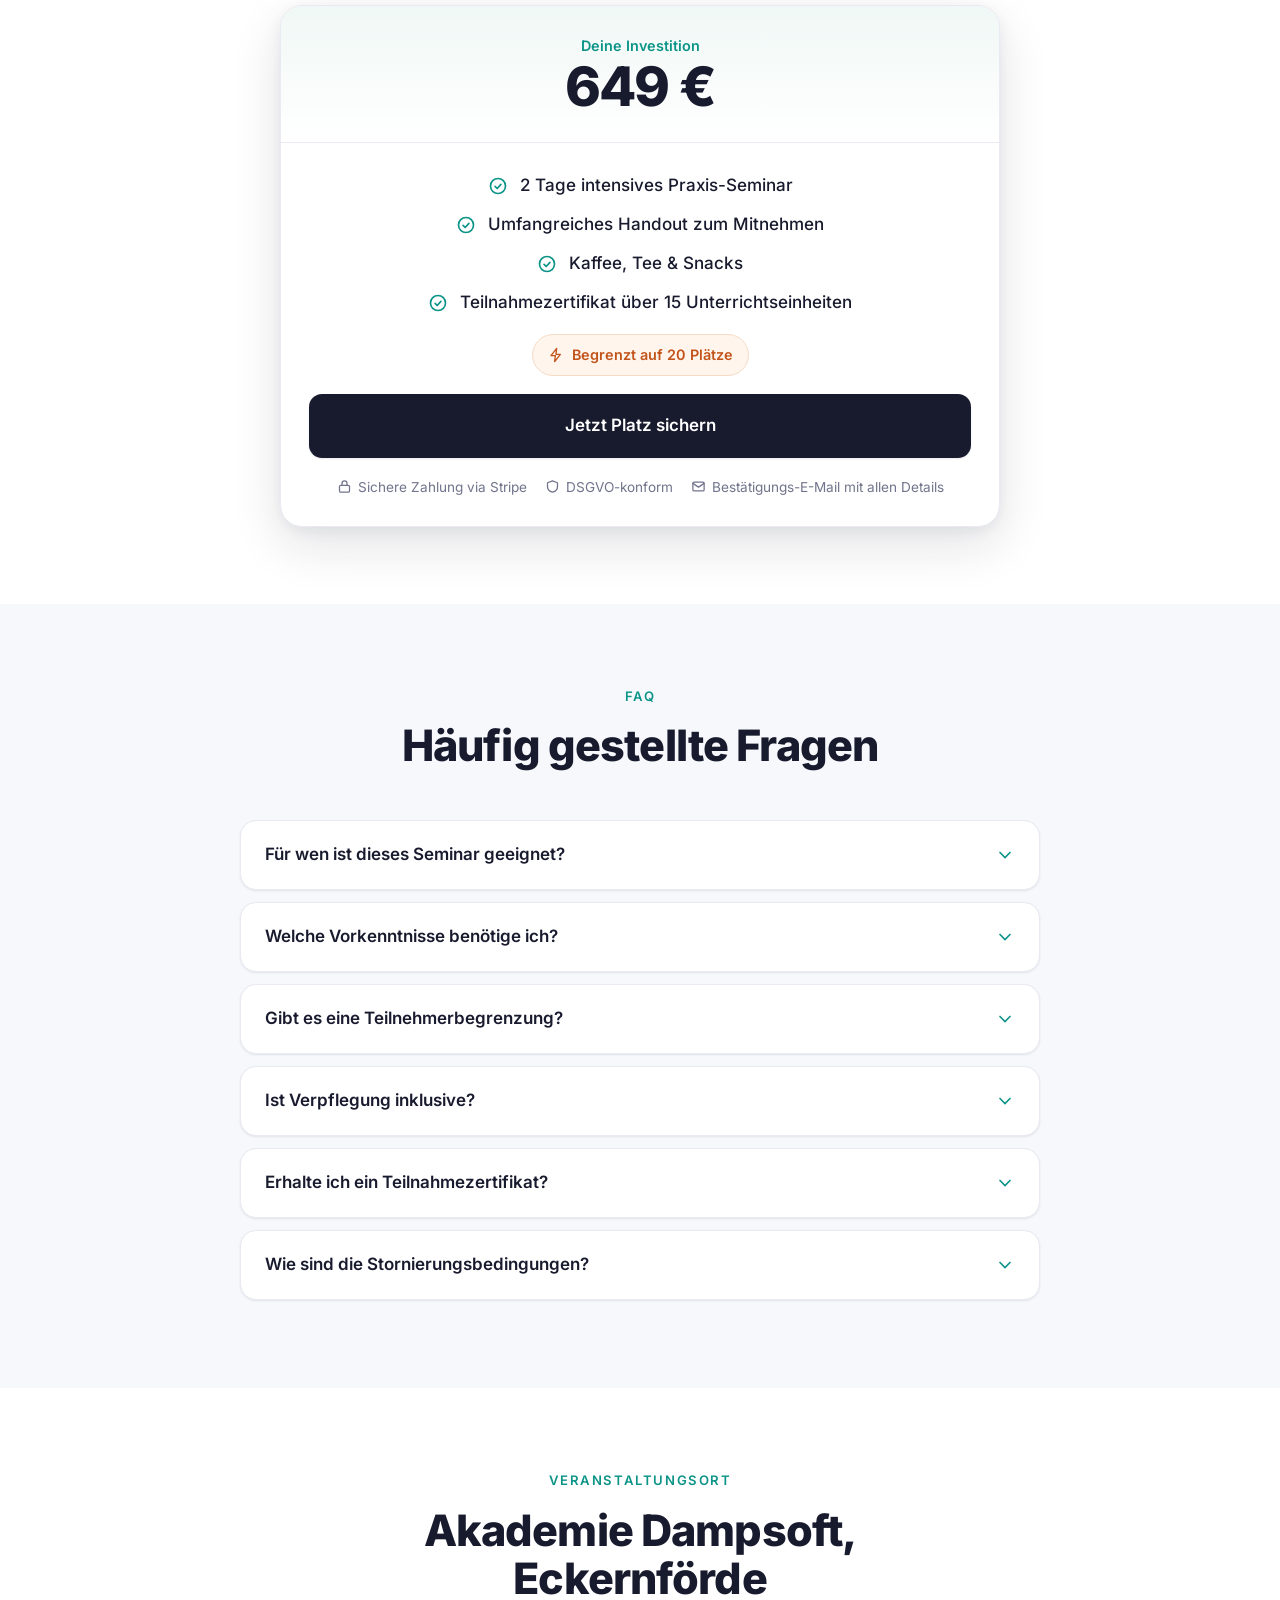
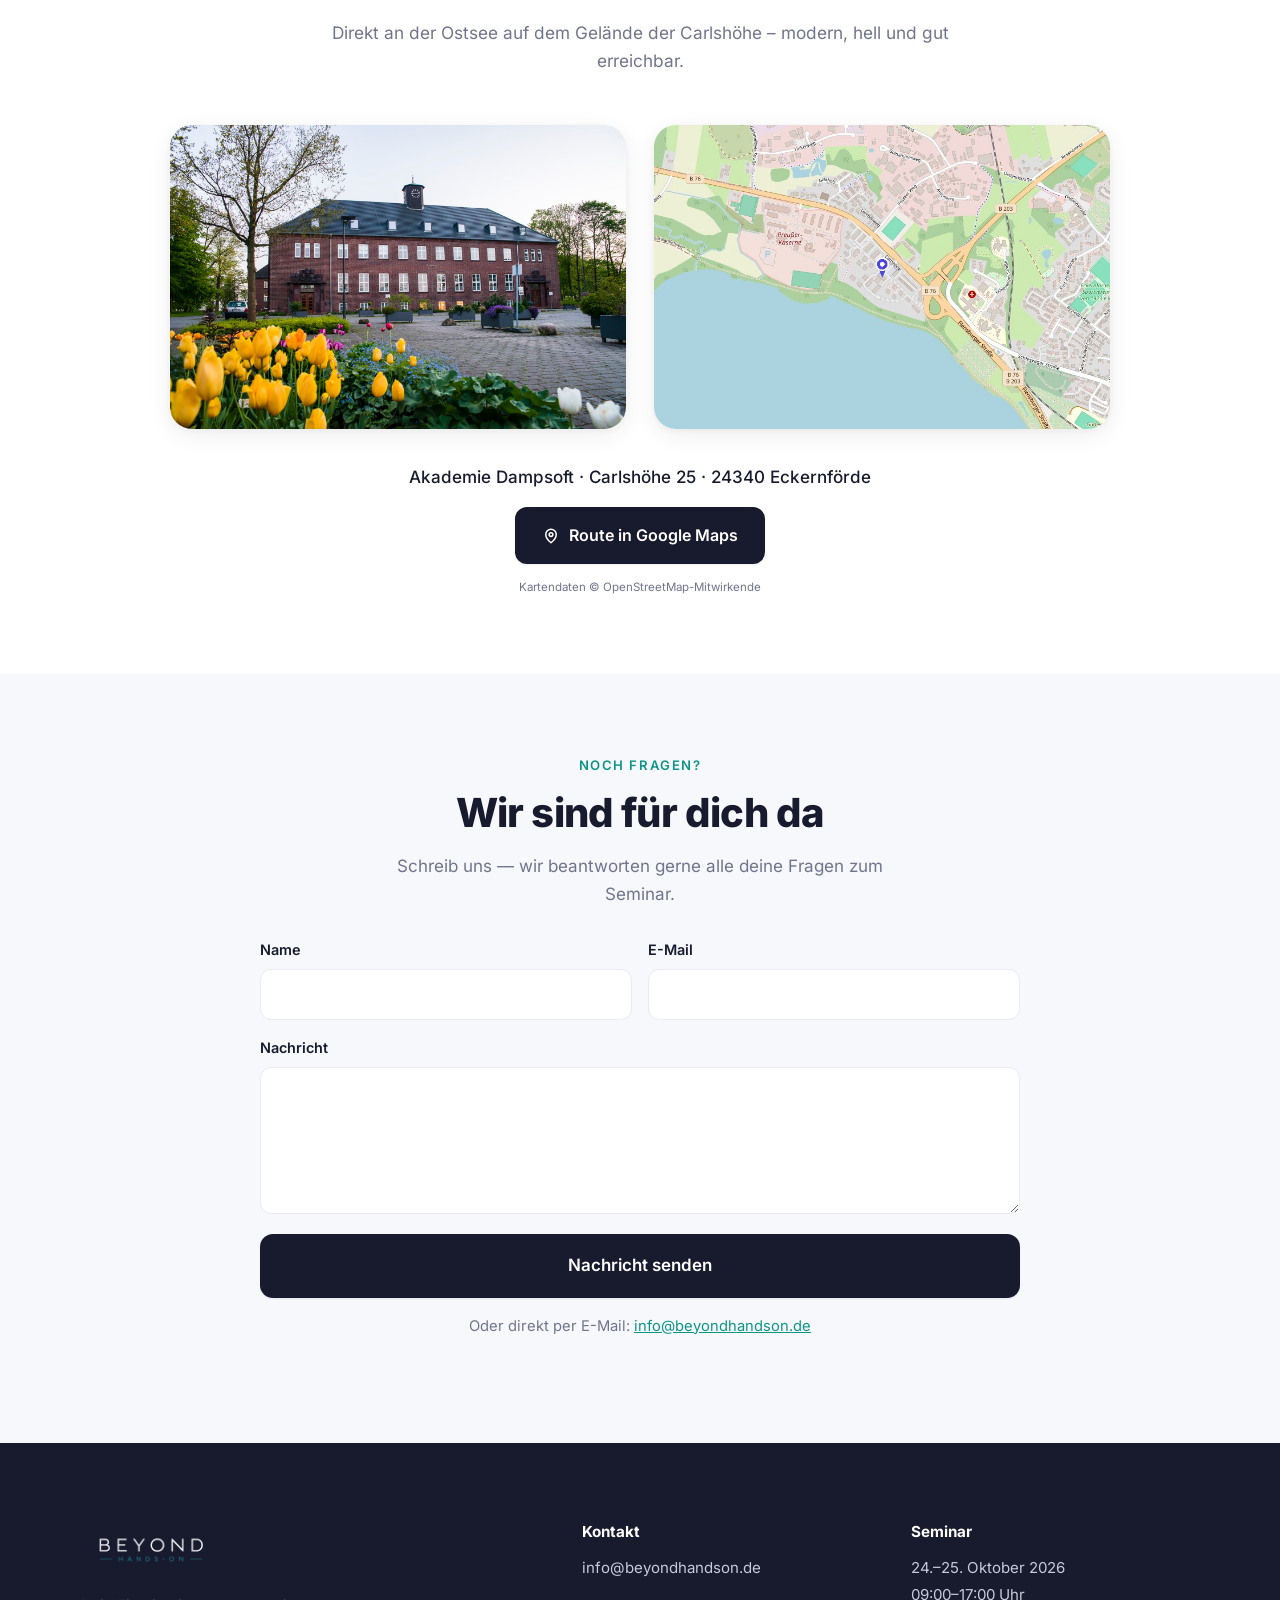
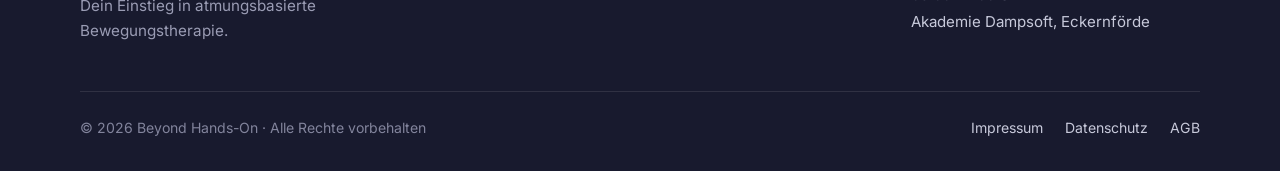
==== commit 2c415463: "Website auf 2er-Version: Max raus (Dozenten-Karte, Texte), Zweier-Teamfoto in Ansatz + og:image Co-A" ====
--- a/index.html
+++ b/index.html
@@ -103,7 +103,7 @@
         </div>
 
         <p class="why__lead reveal" style="margin-inline:auto;text-align:center;">
-          Wir sind drei Therapeuten, die eines verstanden haben: Nachhaltige Veränderungen entstehen nicht
+          Wir sind zwei Therapeuten, die eines verstanden haben: Nachhaltige Veränderungen entstehen nicht
           allein durch manuellen Druck auf Gewebe, sondern durch gezielte Informationen, die
           <strong>über die Atmung ans Nervensystem</strong> geschickt werden können – und genau das möchten
           wir dir im Seminar zeigen.
@@ -119,8 +119,8 @@
               Übungslogik, die du direkt nach dem Seminar anwenden kannst.</p>
           </div>
           <div class="split__media">
-            <img src="images/team-group.jpg?v=6" width="1300" height="1012"
-                 alt="Ole, Max und Kai – das Team von Beyond Hands-On" loading="lazy" />
+            <img src="images/team-group.jpg?v=7" width="1300" height="929"
+                 alt="Ole und Kai – das Team von Beyond Hands-On" loading="lazy" />
           </div>
         </div>
 
@@ -145,7 +145,7 @@
       <div class="container">
         <div class="section-head reveal">
           <span class="eyebrow">Deine Therapeuten</span>
-          <h2>Drei Perspektiven, ein Ziel</h2>
+          <h2>Zwei Perspektiven, ein Ziel</h2>
           <p>Osteopathie, Training und Wissenschaft – vereint in einem Ansatz.</p>
         </div>
         <div class="team__grid">
@@ -163,14 +163,6 @@
               <div class="team-card__name">Jan-Ole Hoffmann</div>
               <div class="team-card__role">Osteopath &amp; Personal Trainer</div>
               <p class="team-card__bio">Seit über 10 Jahren Trainer und Gründer des Calisthenics-Vereins BALTECKBARS e.V. Heute verbindet er Osteopathie mit Sport und der Tiefe des PRI: Gangzyklus, Atmung, Nervensystem.</p>
-            </div>
-          </article>
-          <article class="team-card reveal">
-            <img class="team-card__photo" src="images/team-max.jpg" width="560" height="560" alt="Max Hake" loading="lazy" />
-            <div class="team-card__body">
-              <div class="team-card__name">Max Hake</div>
-              <div class="team-card__role">Osteopath &amp; Heilpraktiker</div>
-              <p class="team-card__bio">Osteopath mit bewegungs- und belastungsorientiertem Ansatz. Sein Fokus: die Basics – Atmen und Gehen – und Selbstwirksamkeit. Sein Credo: Es bleibt Osteopathie, solange Grundprinzipien geachtet werden.</p>
             </div>
           </article>
         </div>
--- a/css/styles.css
+++ b/css/styles.css
@@ -757,7 +757,7 @@
 }
 
 /* ---- Team ---- */
-.team__grid { display: grid; grid-template-columns: repeat(3, 1fr); gap: 26px; }
+.team__grid { display: grid; grid-template-columns: repeat(2, 1fr); gap: 26px; max-width: 780px; margin-inline: auto; }
 .team-card { background: #fff; border: 1px solid var(--line); border-radius: var(--radius-lg); overflow: hidden; box-shadow: var(--shadow-sm); transition: transform .2s ease, box-shadow .2s ease; }
 .team-card:hover { transform: translateY(-3px); box-shadow: var(--shadow-md); }
 .team-card__photo { width: 100%; aspect-ratio: 1 / 1; object-fit: cover; display: block; background: var(--bg-alt); }
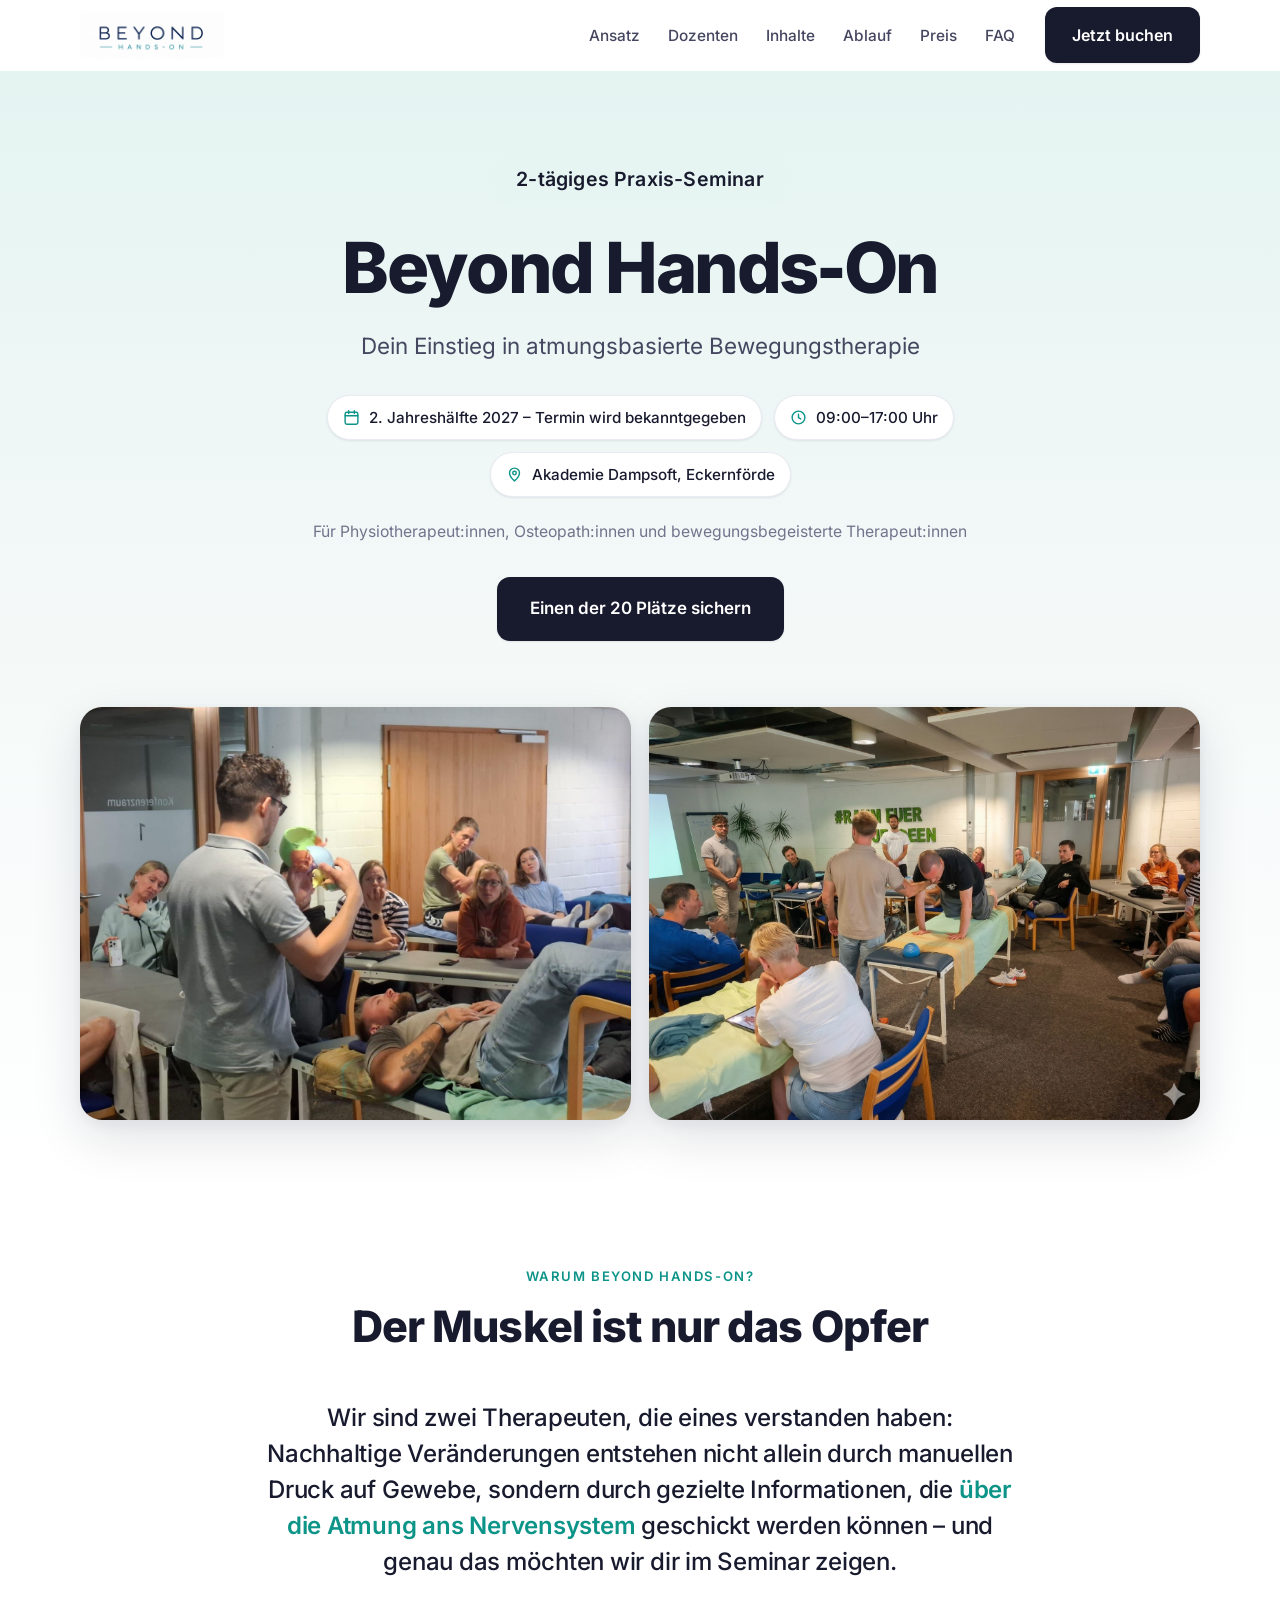
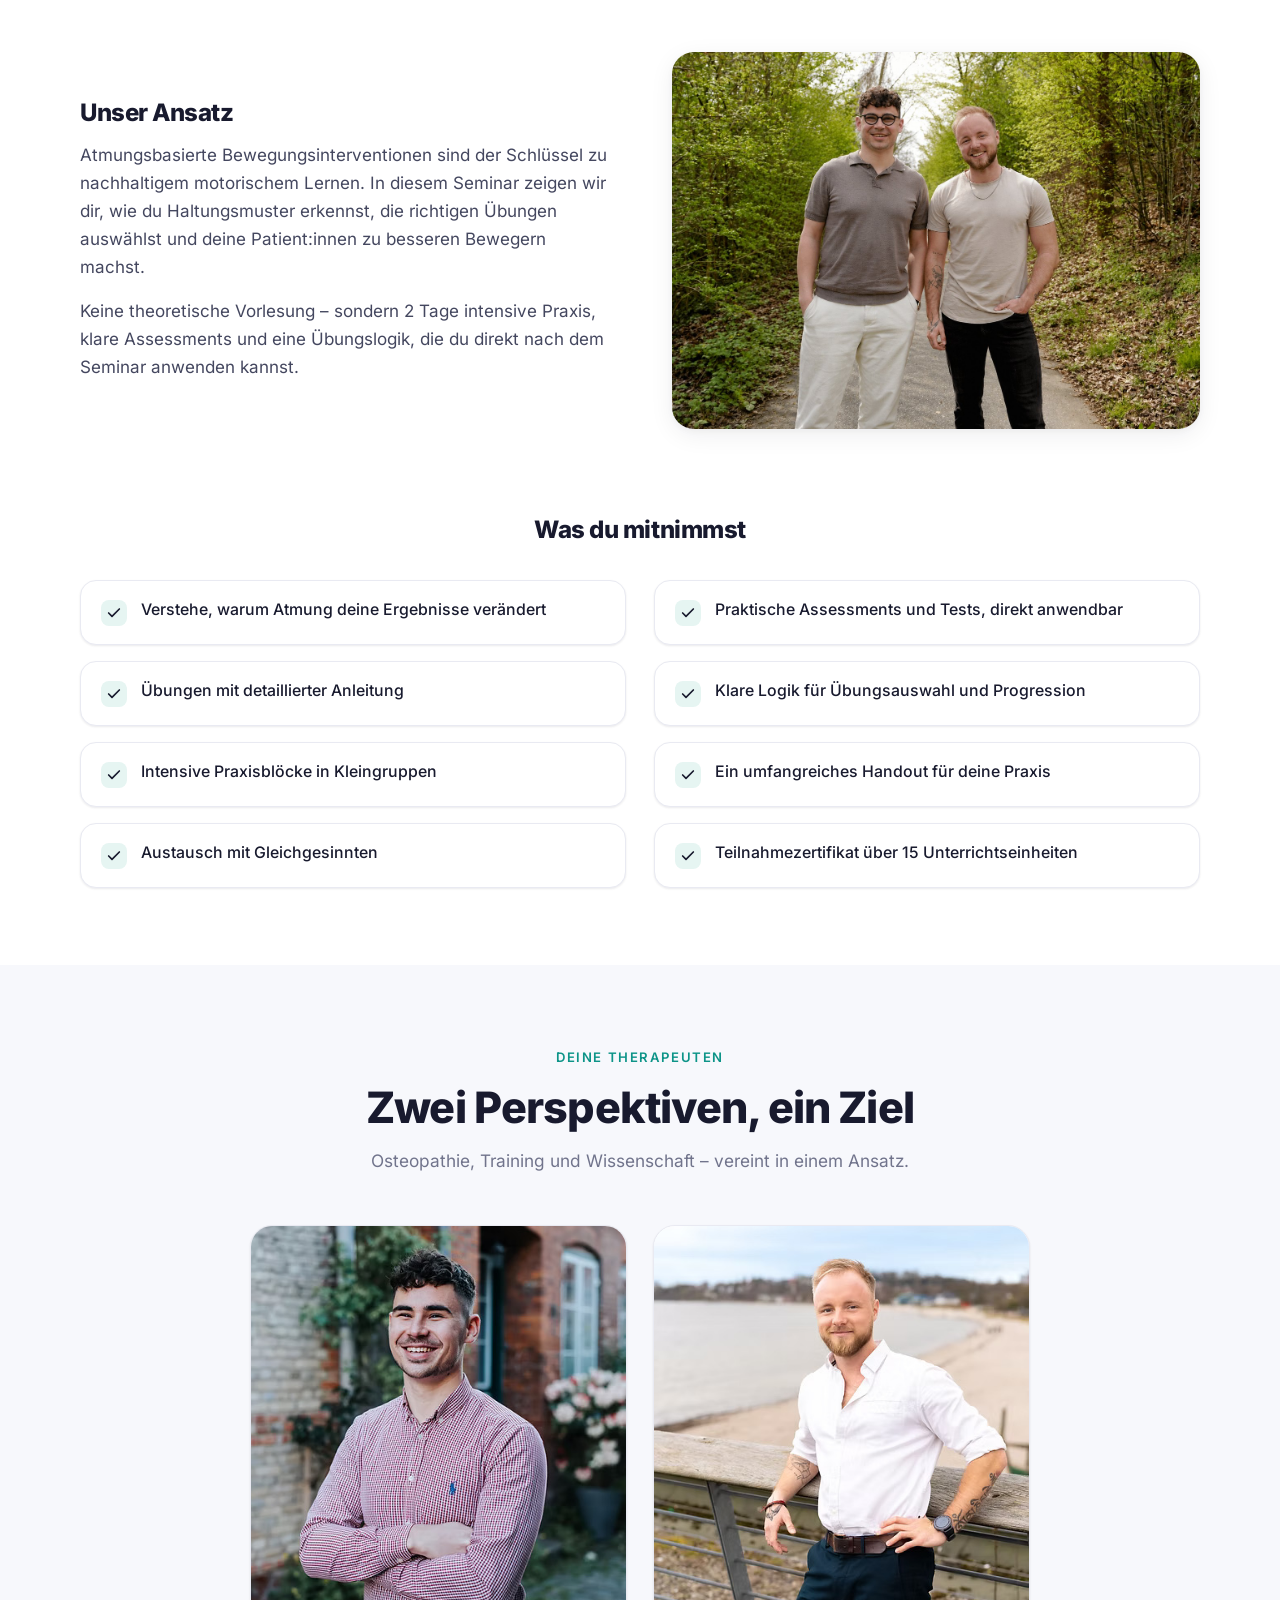
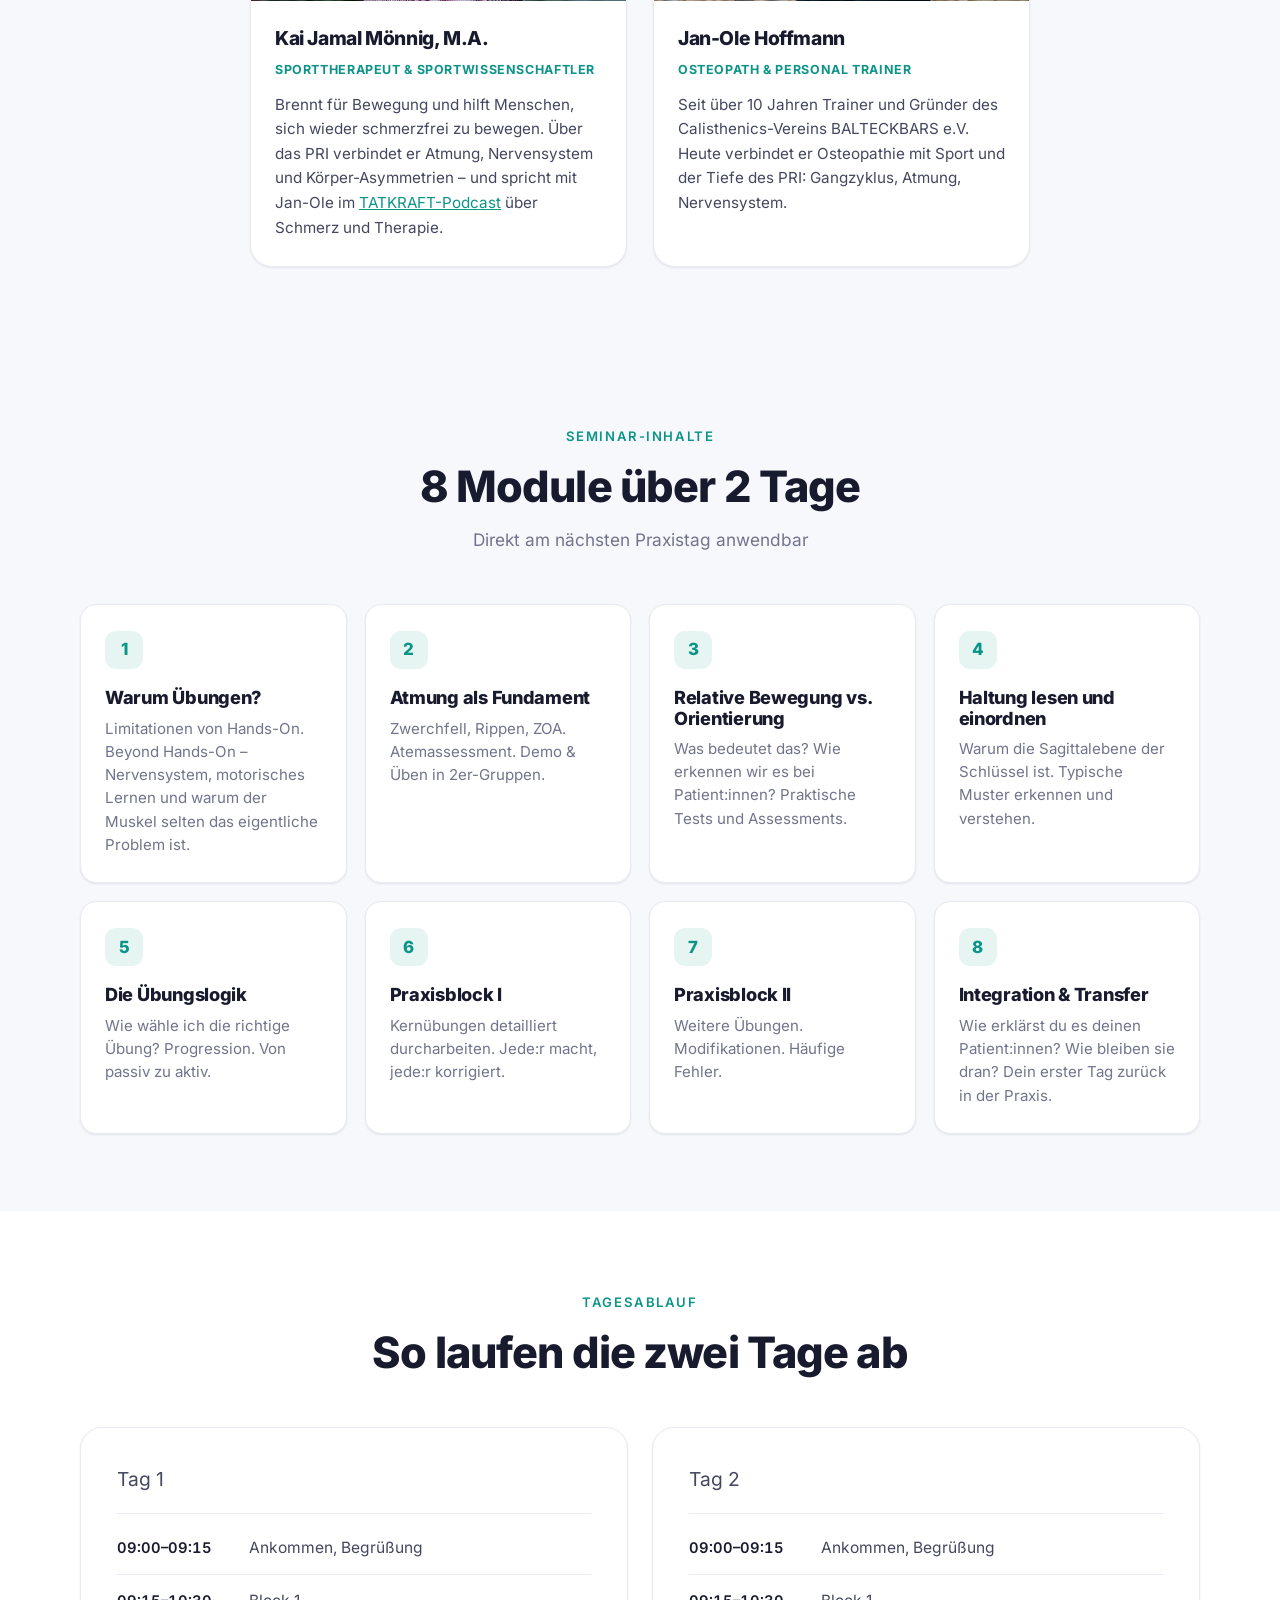
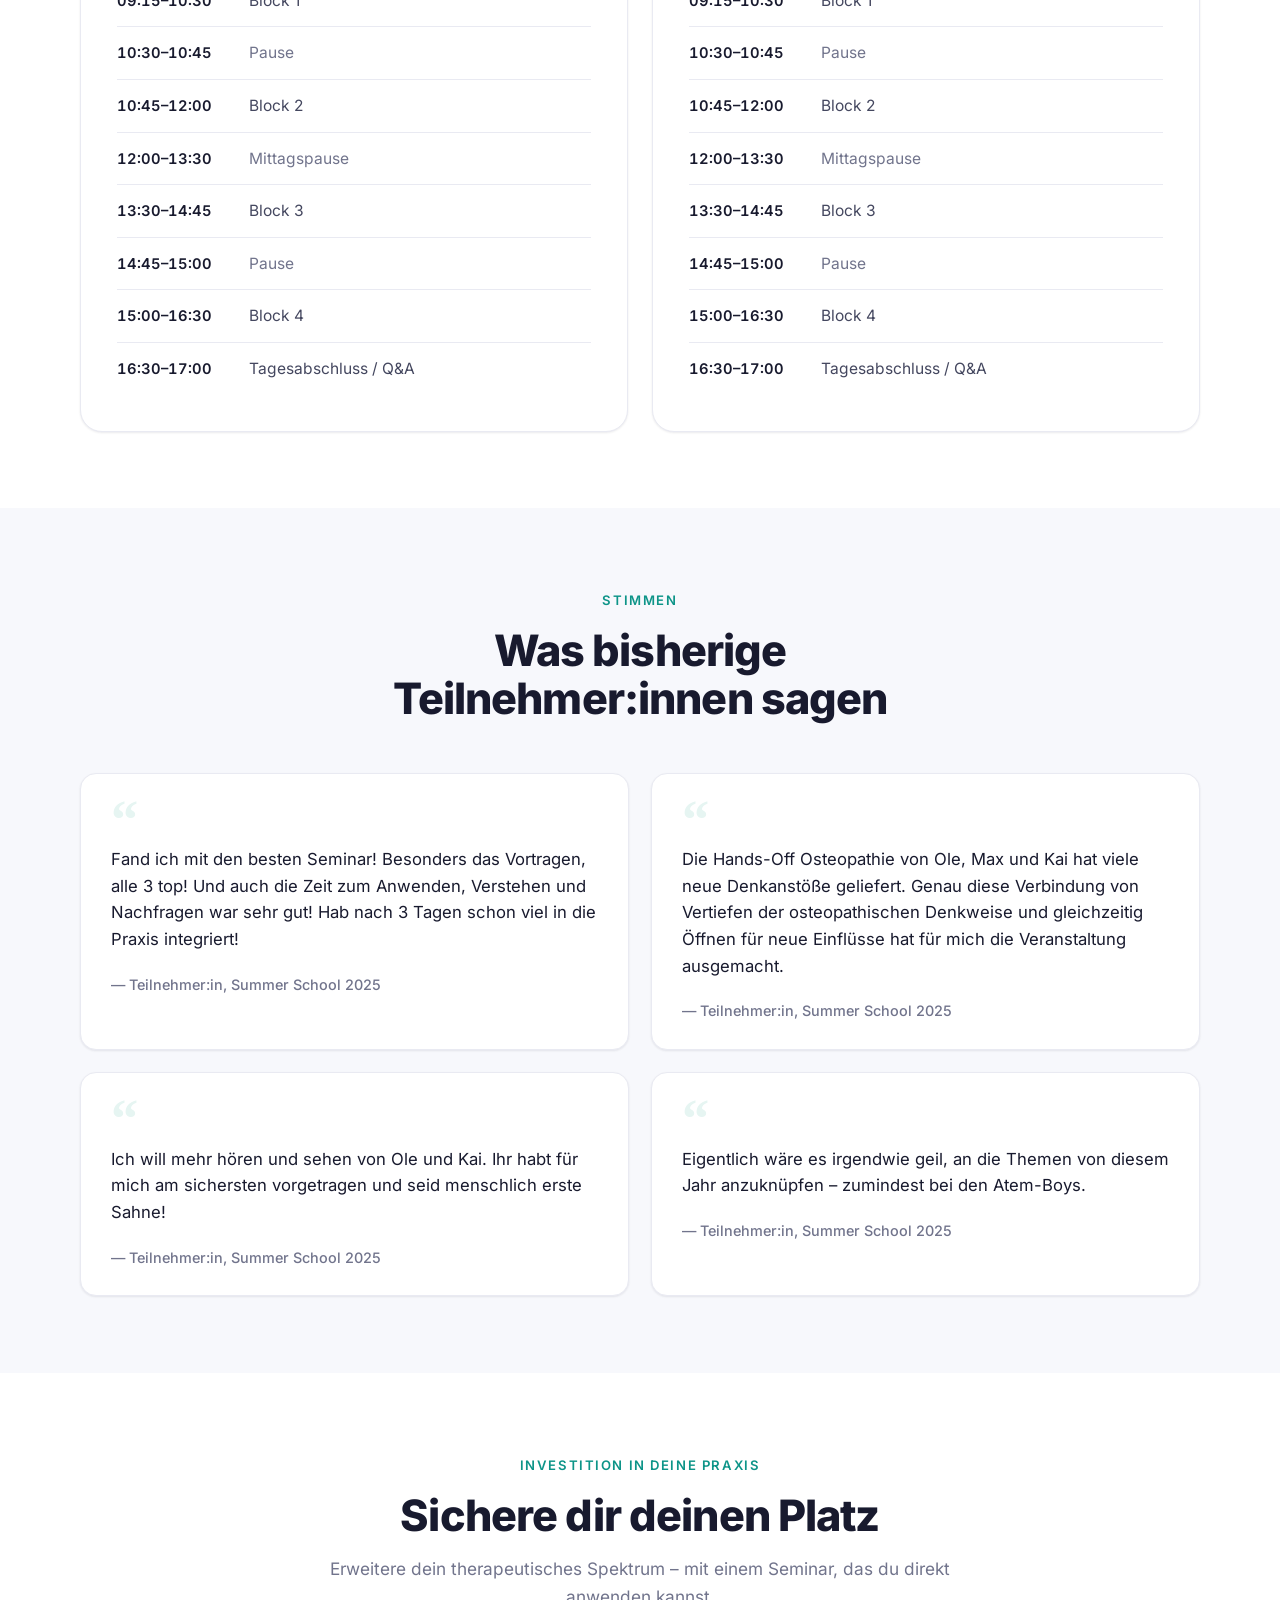
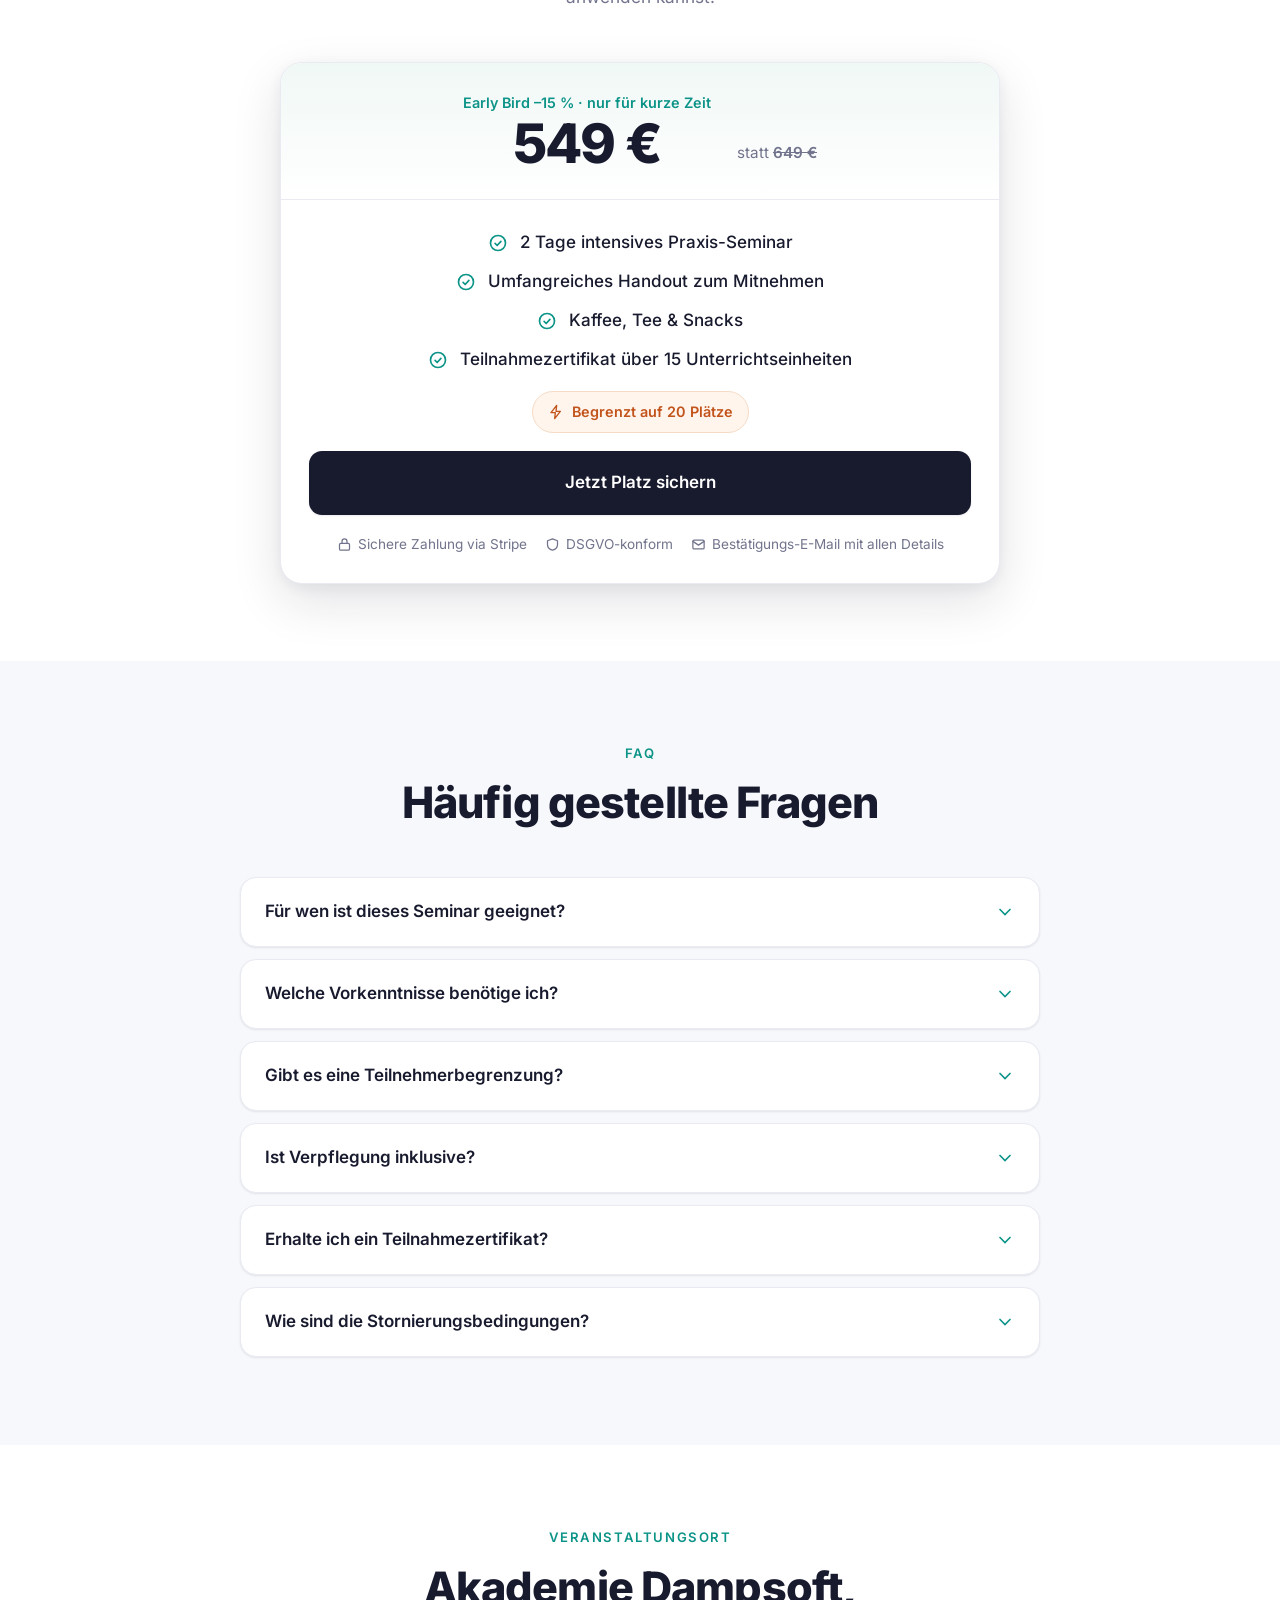
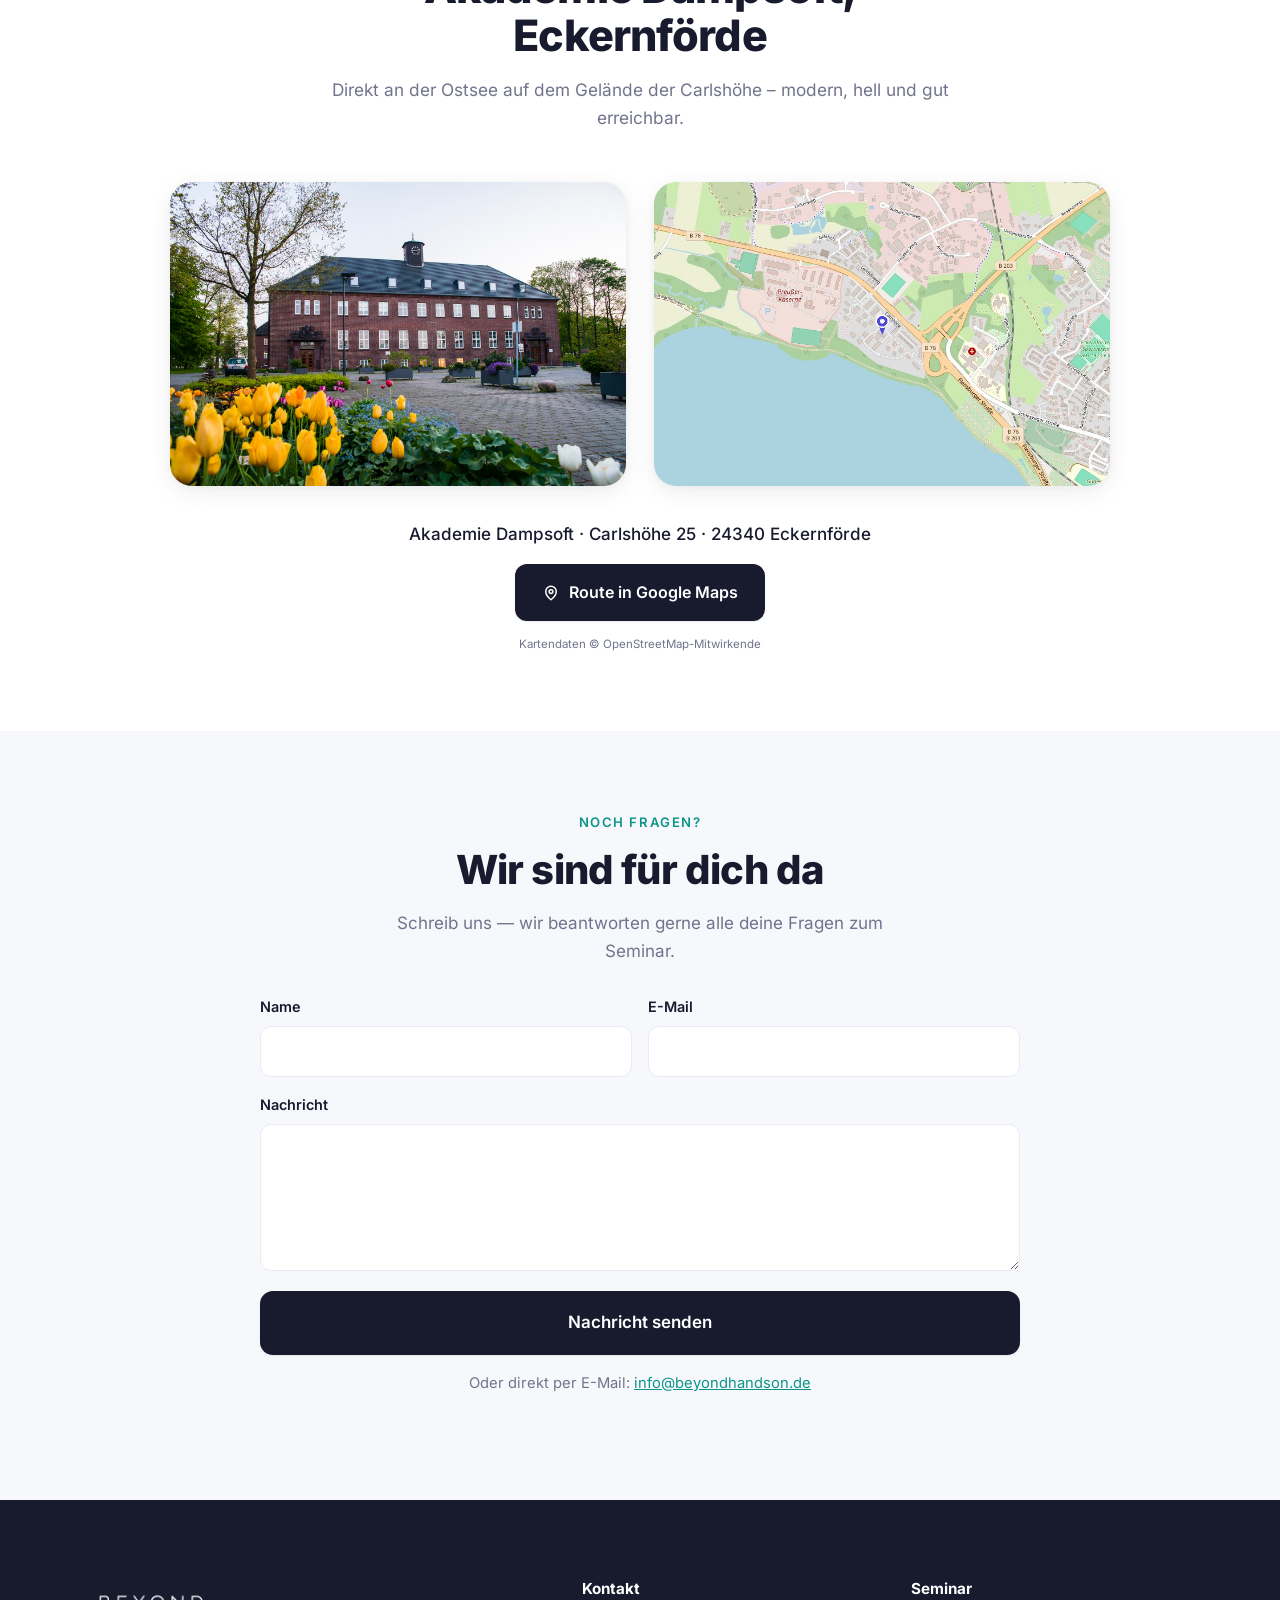
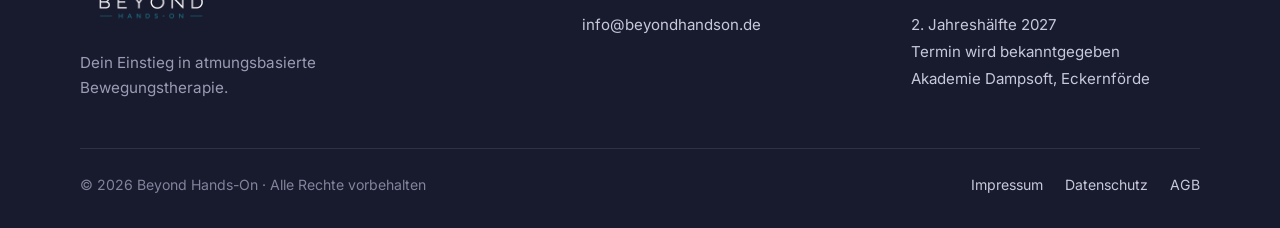
==== commit c1ccba1a: "Seminar auf 2. Jahreshälfte 2027 verschoben, Early Bird 549 € (neuer Stripe-Link) Co-Authored-By: Cl" ====
--- a/index.html
+++ b/index.html
@@ -4,7 +4,7 @@
   <meta charset="UTF-8" />
   <meta name="viewport" content="width=device-width, initial-scale=1" />
   <title>Beyond Hands-On — 2-tägiges Praxis-Seminar für atmungsbasierte Bewegungstherapie</title>
-  <meta name="description" content="Beyond Hands-On: 2-tägiges Praxis-Seminar für Physiotherapeut:innen, Osteopath:innen und bewegungsbegeisterte Therapeut:innen. 24.–25. Oktober 2026, Akademie Dampsoft, Eckernförde. 649 €, begrenzt auf 20 Plätze." />
+  <meta name="description" content="Beyond Hands-On: 2-tägiges Praxis-Seminar für Physiotherapeut:innen, Osteopath:innen und bewegungsbegeisterte Therapeut:innen. 2. Jahreshälfte 2027, Akademie Dampsoft, Eckernförde. Early Bird 549 € statt 649 €, begrenzt auf 20 Plätze." />
   <meta name="theme-color" content="#181a2e" />
   <link rel="canonical" href="https://beyondhandson.de/" />
   <link rel="icon" href="/favicon.ico" sizes="any" />
@@ -15,7 +15,7 @@
   <meta property="og:type" content="website" />
   <meta property="og:locale" content="de_DE" />
   <meta property="og:title" content="Beyond Hands-On — Dein Einstieg in atmungsbasierte Bewegungstherapie" />
-  <meta property="og:description" content="2-tägiges Praxis-Seminar · 24.–25. Oktober 2026 · Akademie Dampsoft, Eckernförde · 649 €." />
+  <meta property="og:description" content="2-tägiges Praxis-Seminar · 2. Jahreshälfte 2027 · Akademie Dampsoft, Eckernförde · Early Bird 549 €." />
   <meta property="og:url" content="https://beyondhandson.de/" />
   <meta property="og:image" content="https://beyondhandson.de/images/team-portrait.jpg" />
 
@@ -68,7 +68,7 @@
           <div class="hero__meta">
             <span class="chip">
               <svg viewBox="0 0 24 24" fill="none" stroke="currentColor" stroke-width="2" stroke-linecap="round"><rect x="3" y="4.5" width="18" height="17" rx="2.5"/><path d="M8 2.5v4M16 2.5v4M3 9.5h18"/></svg>
-              24.–25. Oktober 2026
+              2. Jahreshälfte 2027 – Termin wird bekanntgegeben
             </span>
             <span class="chip">
               <svg viewBox="0 0 24 24" fill="none" stroke="currentColor" stroke-width="2" stroke-linecap="round"><circle cx="12" cy="12" r="9"/><path d="M12 7.5V12l3 2"/></svg>
@@ -199,7 +199,7 @@
         </div>
         <div class="schedule__grid">
           <div class="day reveal">
-            <div class="day__title">Tag 1 <span>Sa. 24. Oktober</span></div>
+            <div class="day__title">Tag 1</div>
             <div class="slot"><div class="slot__time">09:00–09:15</div><div class="slot__label">Ankommen, Begrüßung</div></div>
             <div class="slot"><div class="slot__time">09:15–10:30</div><div class="slot__label">Block 1</div></div>
             <div class="slot slot--break"><div class="slot__time">10:30–10:45</div><div class="slot__label">Pause</div></div>
@@ -211,7 +211,7 @@
             <div class="slot"><div class="slot__time">16:30–17:00</div><div class="slot__label">Tagesabschluss / Q&amp;A</div></div>
           </div>
           <div class="day reveal">
-            <div class="day__title">Tag 2 <span>So. 25. Oktober</span></div>
+            <div class="day__title">Tag 2</div>
             <div class="slot"><div class="slot__time">09:00–09:15</div><div class="slot__label">Ankommen, Begrüßung</div></div>
             <div class="slot"><div class="slot__time">09:15–10:30</div><div class="slot__label">Block 1</div></div>
             <div class="slot slot--break"><div class="slot__time">10:30–10:45</div><div class="slot__label">Pause</div></div>
@@ -271,9 +271,10 @@
           <div class="pricing__head">
             <div class="pricing__prices">
               <div class="price-now">
-                <small>Deine Investition</small>
-                <span class="amount">649 €</span>
+                <small>Early Bird –15 % · nur für kurze Zeit</small>
+                <span class="amount">549 €</span>
               </div>
+              <div class="price-later">statt <span class="amount">649 €</span></div>
             </div>          </div>
 
           <div class="pricing__body">
@@ -289,7 +290,7 @@
               Begrenzt auf 20 Plätze
             </div>
 
-            <a class="btn btn--primary btn--lg btn--block js-book" href="mailto:info@beyondhandson.de?subject=Buchung%20Beyond%20Hands-On%20(24.%E2%80%9325.%20Okt%202026)&body=Hallo%20Team%2C%20ich%20m%C3%B6chte%20mich%20zum%20Seminar%20Beyond%20Hands-On%20anmelden.">
+            <a class="btn btn--primary btn--lg btn--block js-book" href="mailto:info@beyondhandson.de?subject=Buchung%20Beyond%20Hands-On%20(2027)&body=Hallo%20Team%2C%20ich%20m%C3%B6chte%20mich%20zum%20Seminar%20Beyond%20Hands-On%20anmelden.">
               Jetzt Platz sichern
             </a>
 
@@ -423,7 +424,7 @@
         </div>
         <div class="footer__col">
           <h4>Seminar</h4>
-          <p>24.–25. Oktober 2026<br>09:00–17:00 Uhr<br>Akademie Dampsoft, Eckernförde</p>
+          <p>2. Jahreshälfte 2027<br>Termin wird bekanntgegeben<br>Akademie Dampsoft, Eckernförde</p>
         </div>
       </div>
       <div class="footer__bottom">
